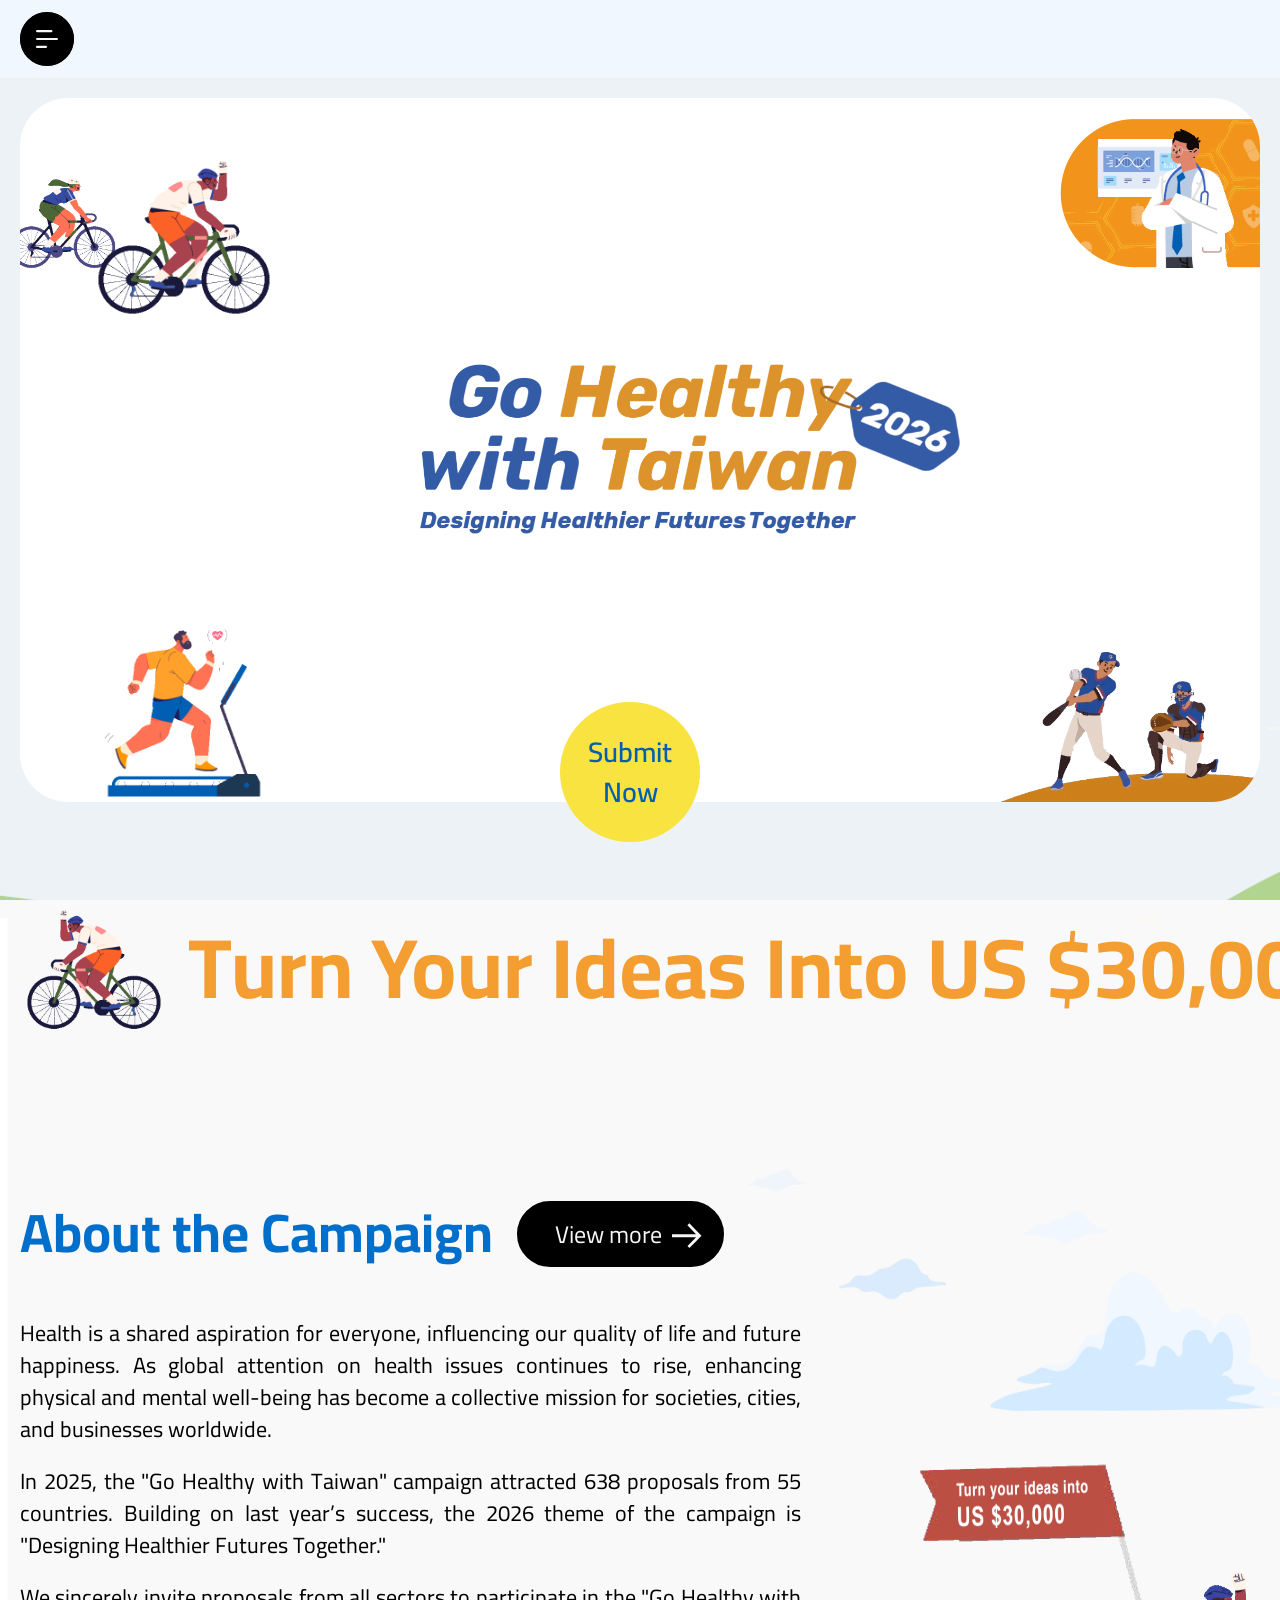
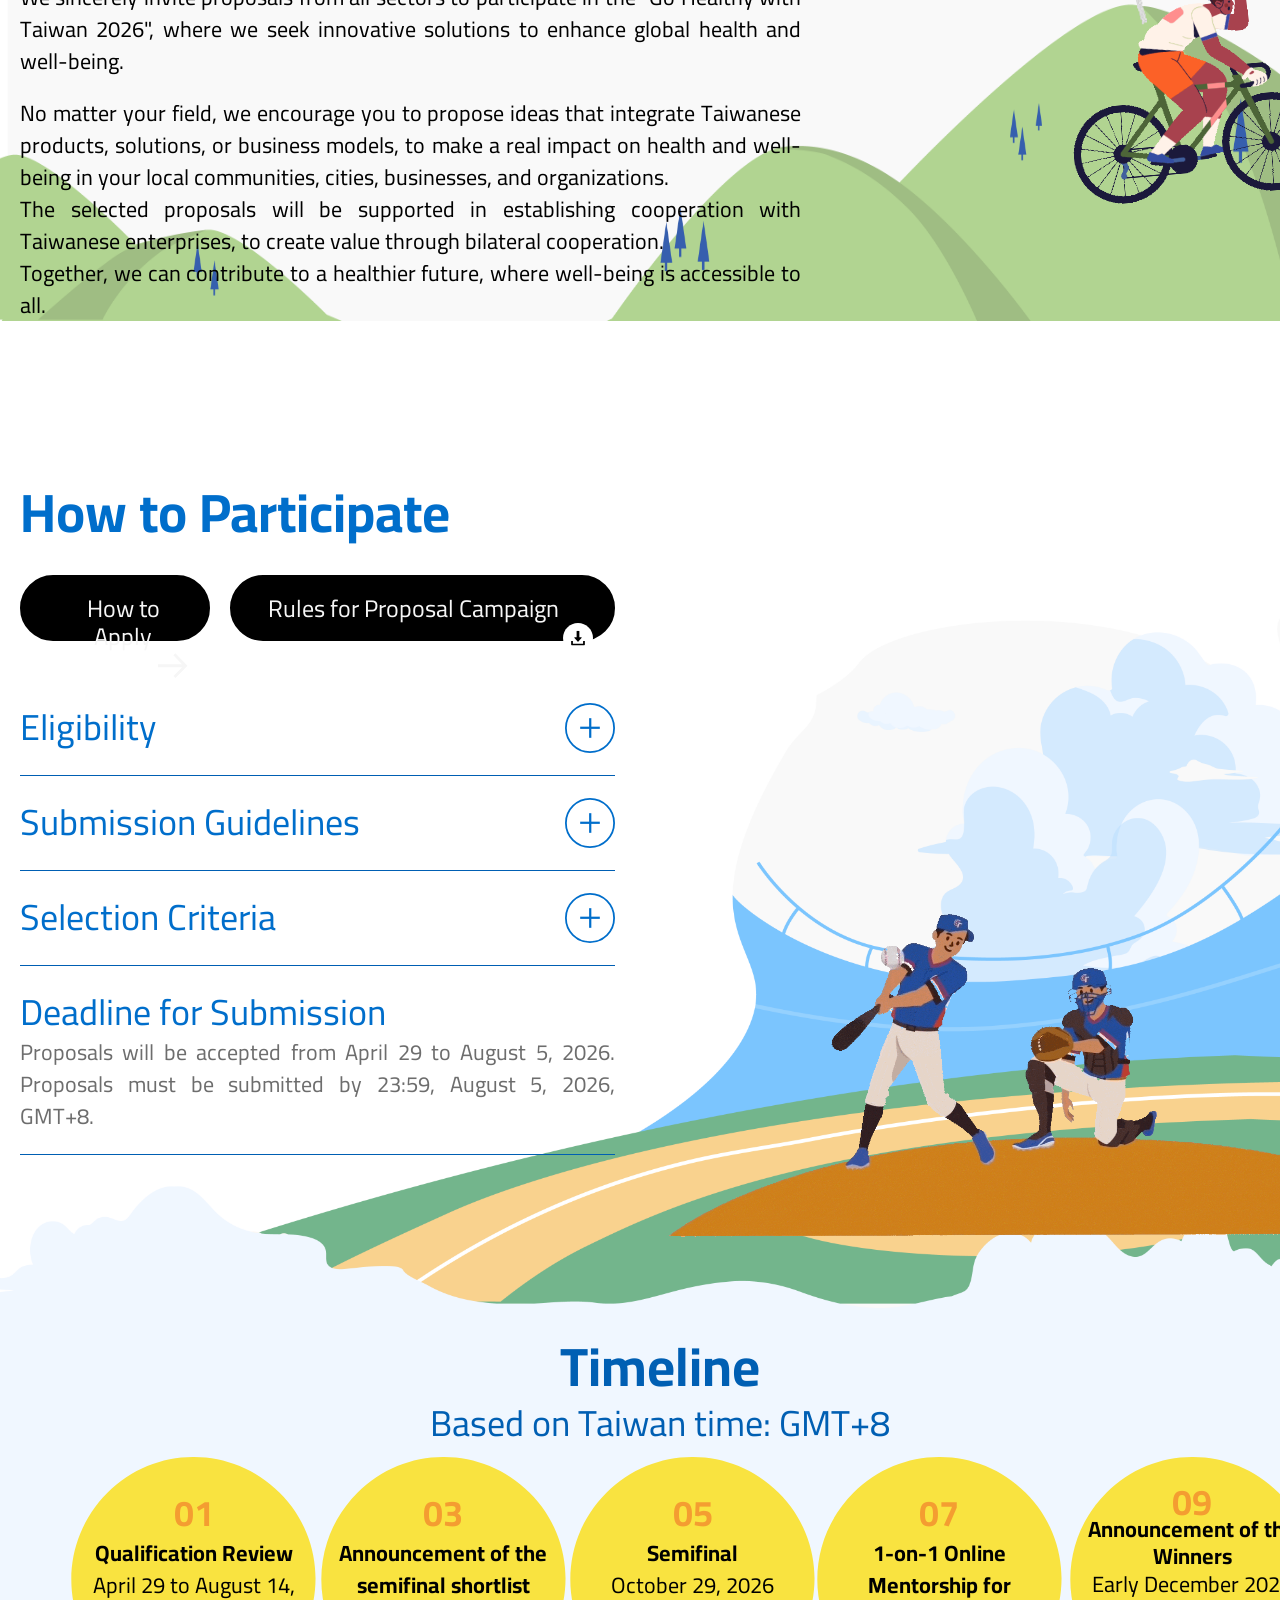
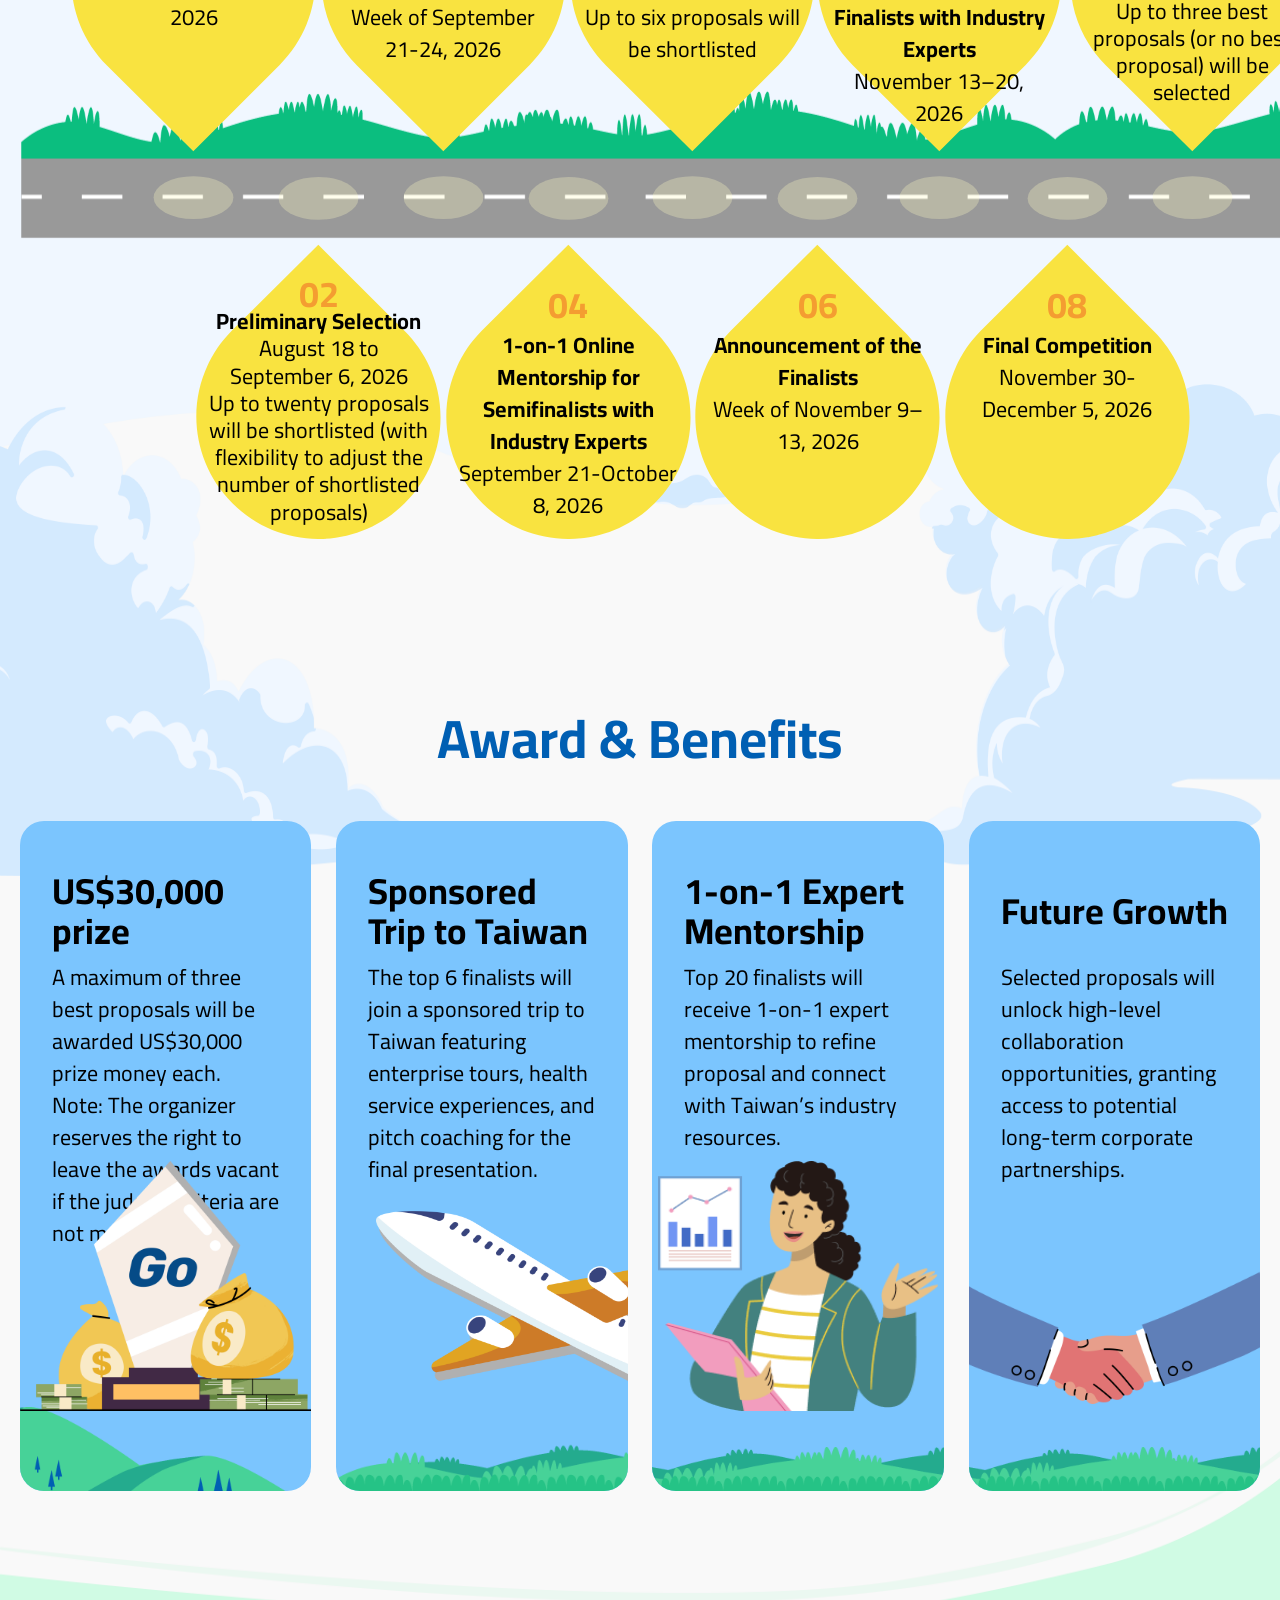
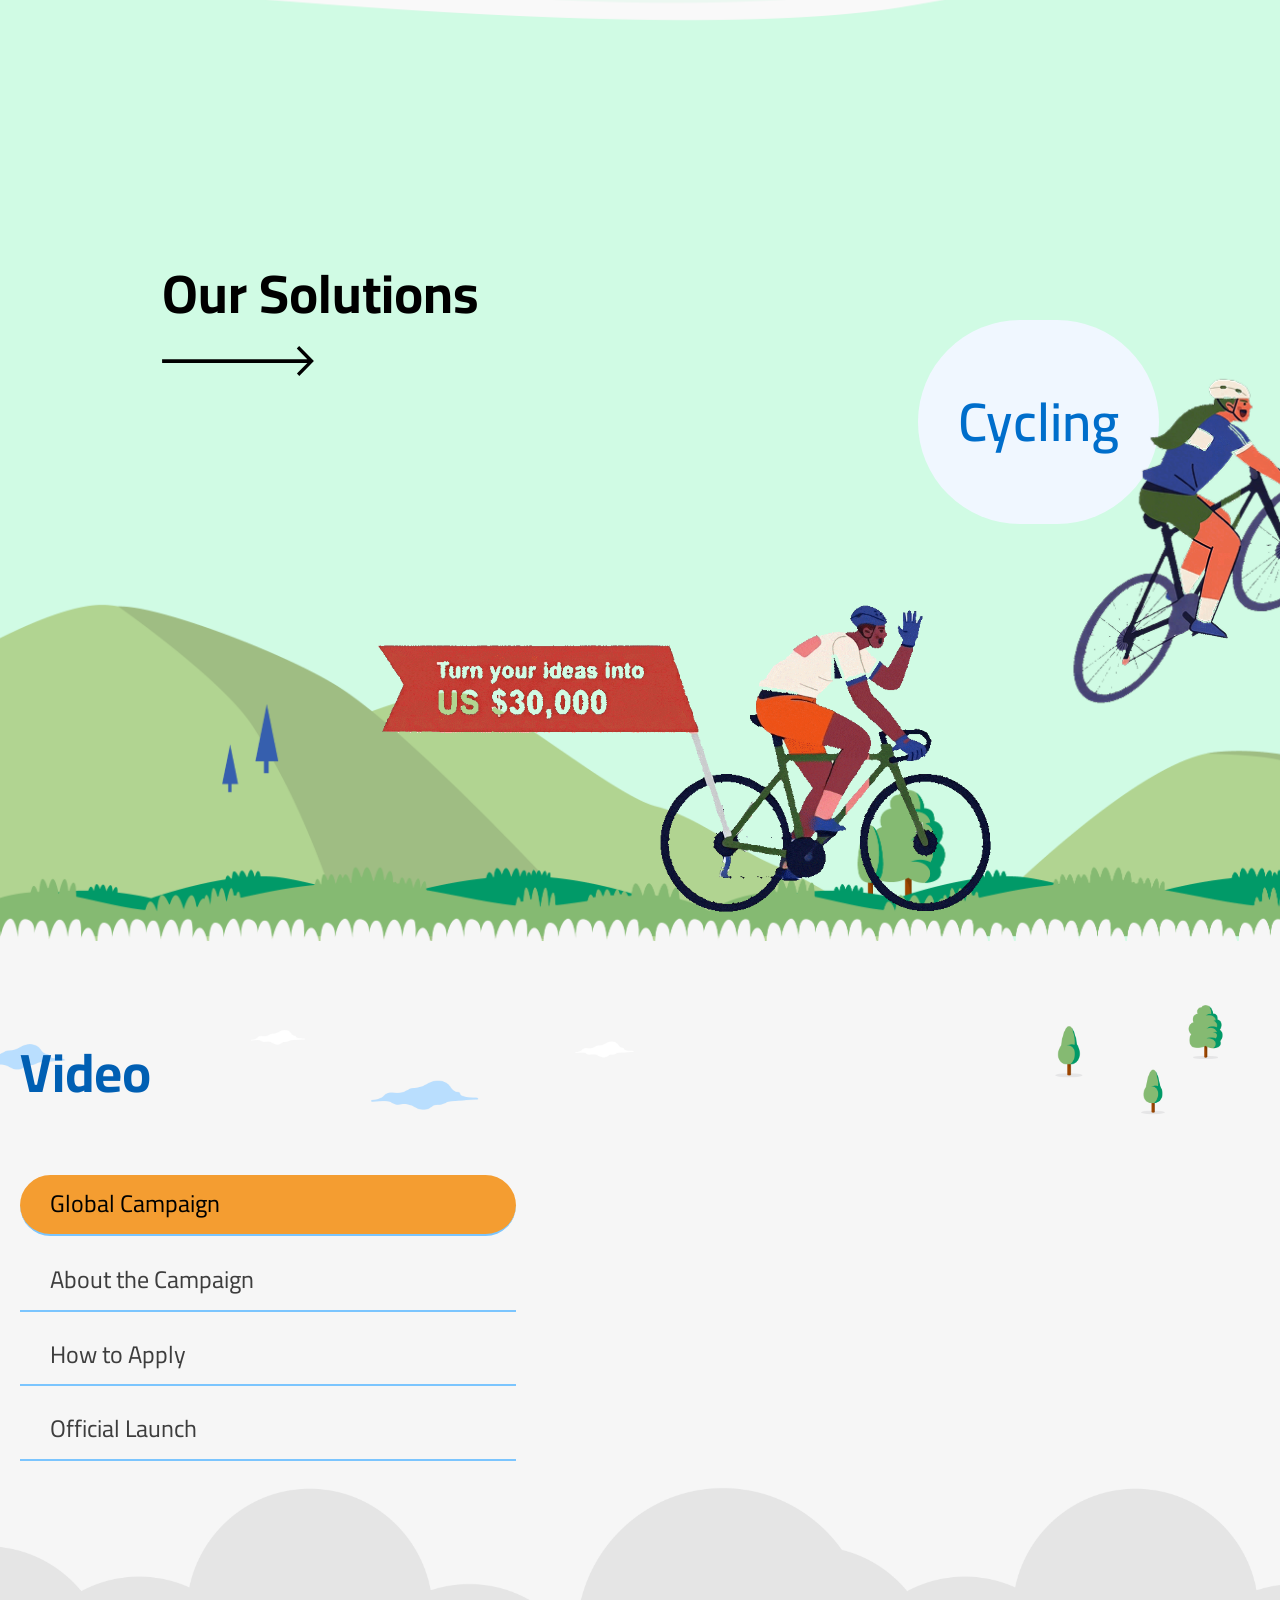
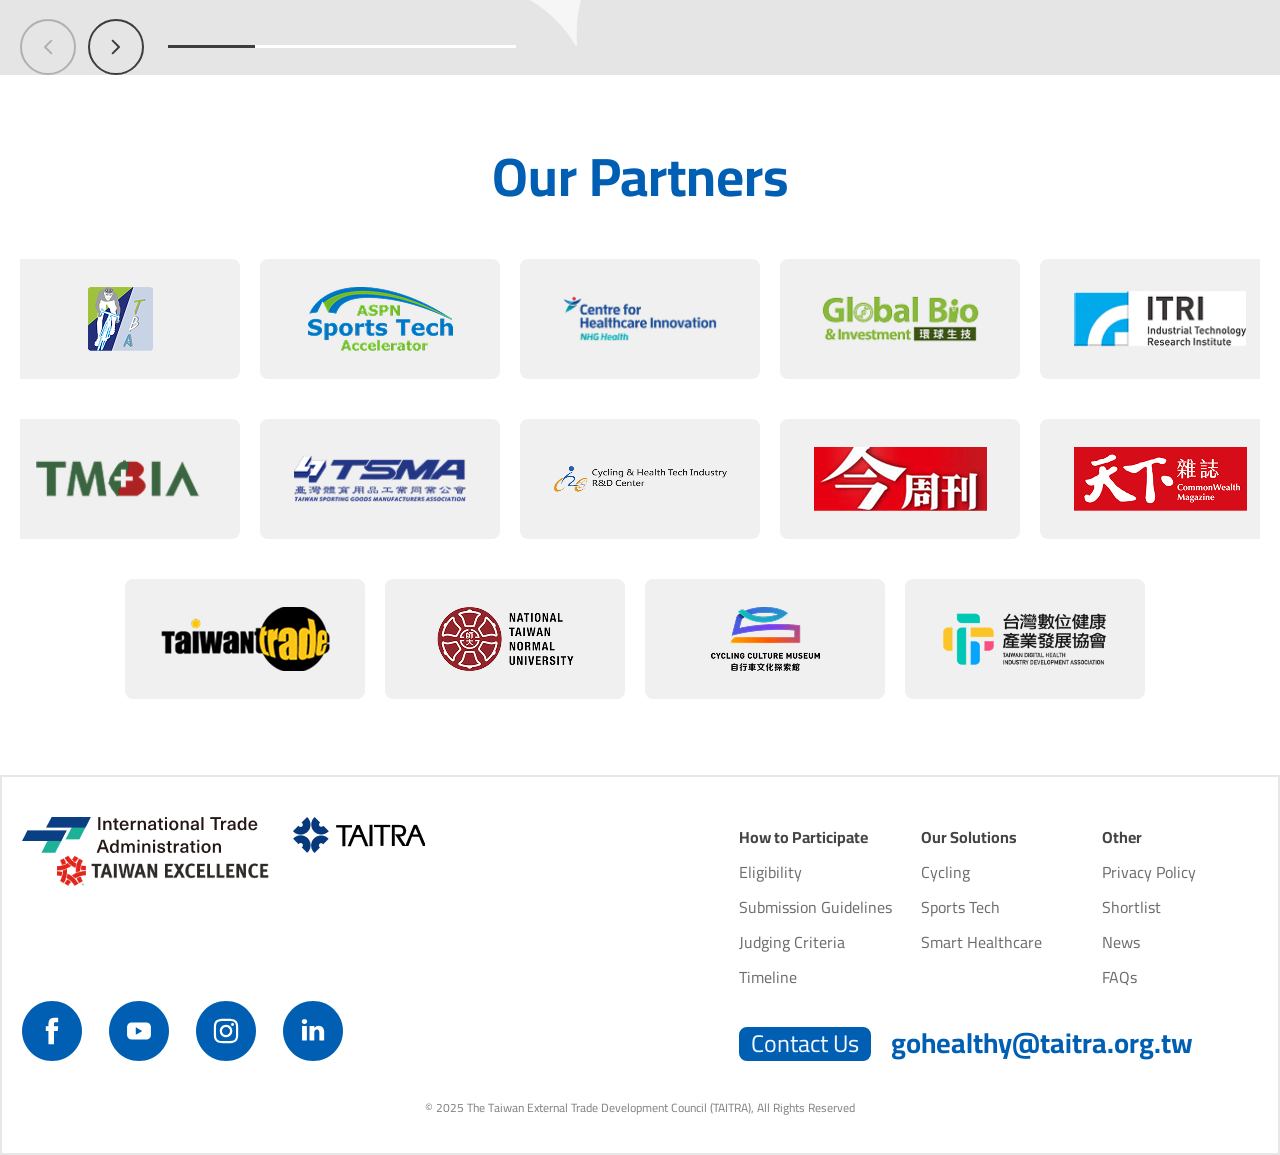
==== index.html @ ab99ac72 "test" ====
<!DOCTYPE html>
<html>
<head>
	<meta charset="utf-8" lang="en">
	<meta http-equiv="Content-Type" content="text/html; charset=big5" />
	<meta name="viewport" content="width=device-width,initial-scale=1.0">
	<link rel="icon" type="image/png" href="assets/images/general/favicon.ico">
	<title>Go Healthy 2.0</title>
	<!-- jQuery -->
	<script src="assets/plugin/jquery_4.0.min.js"></script>

	<!-- googleapis font:Cairo -->
	<link rel="preconnect" href="https://fonts.googleapis.com">
	<link rel="preconnect" href="https://fonts.gstatic.com" crossorigin>
	<link href="https://fonts.googleapis.com/css2?family=Cairo:wght@200..1000&display=swap" rel="stylesheet">

	<!-- Tailwind CSS -->
	<link href="assets/plugin/tailwind.css" rel="stylesheet"/>

	<!-- WOW.js animate -->
	<link href="assets/plugin/animate.css" rel="stylesheet">
	<script src="assets/plugin/wow.js"></script>
	<link href="assets/plugin/wow_license.txt" rel="stylesheet">

	<!-- 輪播：Swiper
	<link href="assets/plugin/swiper_4.3.5.min.css" rel="stylesheet">
	<script src="assets/plugin/swiper_4.3.5.min.js"></script> -->

	<!-- Bootstrap v4.3 -->
	<script src="assets/plugin/bootstrap.min.js"></script>
	<link href="assets/plugin/bootstrap.css" rel="stylesheet">
	<link href="assets/plugin/bootstrap-grid-customizing.css" rel="stylesheet">

	<!-- CSS Customize -->
	<link href="assets/css/type.css" rel="stylesheet">
	<!-- JS Customize -->
	<script src="assets/js/type.js"></script>

	<!-- Google Tag Manager
	<script>(function(w,d,s,l,i){w[l]=w[l]||[];w[l].push({'gtm.start':
	new Date().getTime(),event:'gtm.js'});var f=d.getElementsByTagName(s)[0],
	j=d.createElement(s),dl=l!='dataLayer'?'&l='+l:'';j.async=true;j.src=
	'https://www.googletagmanager.com/gtm.js?id='+i+dl;f.parentNode.insertBefore(j,f);
	})(window,document,'script','dataLayer','GTM-KZPH74VR');</script> -->
	<!-- End Google Tag Manager -->

</head>
<body>
<!-- Google Tag Manager (noscript)
<noscript><iframe src="https://www.googletagmanager.com/ns.html?id=GTM-KZPH74VR"
height="0" width="0" style="display:none;visibility:hidden"></iframe></noscript> -->
<!-- End Google Tag Manager (noscript) -->

<!-- open animation -->
<div class="open_am_box off">
	<img class="am_people" src="assets/images/index/one_box_a_image_4.gif" fetchpriority="high" alt="">
	<img class="am_ball" src="assets/images/index/open_am_ball.png" fetchpriority="high" alt="">
	<img class="am_title" src="assets/images/index/open_am_title.png" fetchpriority="high" alt="">
</div>
<style>
.open_am_box{position:fixed;top:0;right:0;bottom:0;left:0;margin:auto;width:100%;height:100%;background-color:#ecf2f5;z-index:2000;overflow:hidden;}
.open_am_box .am_people{position:absolute;top:0;bottom:0;left:50%;margin:auto;margin-left:-400px;width:800px;height:auto;opacity:1;}
.open_am_box .am_ball{position:absolute;top:0;right:0;bottom:0;left:0;margin:auto;width:100px;height:auto;opacity:0}
.open_am_box .am_title{position:absolute;top:0;bottom:0;left:50%;margin:auto;margin-left:-233px;width:466px;height:auto;opacity:1;}
/**/
.open_am_box .am_people{
-moz-animation:open_am_people 1.5s linear 0s 1 normal both;
-webkit-animation:open_am_people 1.5s linear 0s 1 normal both;
-o-animation:open_am_people 1.5s linear 0s 1 normal both;
animation:open_am_people 1.5s linear 0s 1 normal both;
}
@-moz-keyframes open_am_people{
80%{opacity:1;}
100%{opacity:0;}
}
@-webkit-keyframes open_am_people{
80%{opacity:1;}
100%{opacity:0;}
}
@keyframes open_am_ball{
80%{opacity:1;}
100%{opacity:0;}
}
/**/
.open_am_box .am_ball{
-moz-animation:open_am_ball 3s linear 0s 1 normal both;
-webkit-animation:open_am_ball 3s linear 0s 1 normal both;
-o-animation:open_am_ball 3s linear 0s 1 normal both;
animation:open_am_ball 3s linear 0s 1 normal both;
}
@-moz-keyframes open_am_ball{
0%{opacity:0;width:100px;}
30%{opacity:0;width:100px;}
40%{opacity:1;width:100px;}
50%{opacity:1;width:270px;}
90%{opacity:1;width:270px;}
100%{opacity:0;width:270px;}
}
@-webkit-keyframes open_am_ball{
0%{opacity:0;width:100px;}
30%{opacity:0;width:100px;}
40%{opacity:1;width:100px;}
50%{opacity:1;width:270px;}
90%{opacity:1;width:270px;}
100%{opacity:0;width:270px;}
}
@keyframes open_am_ball{
0%{opacity:0;width:100px;}
30%{opacity:0;width:100px;}
40%{opacity:1;width:100px;}
50%{opacity:1;width:270px;}
90%{opacity:1;width:270px;}
100%{opacity:0;width:270px;}
}
/**/
.open_am_box .am_title{
-moz-animation:open_am_title 3s linear 0s 1 normal both;
-webkit-animation:open_am_title 3s linear 0s 1 normal both;
-o-animation:open_am_title 3s linear 0s 1 normal both;
animation:open_am_title 3s linear 0s 1 normal both;
}
@-moz-keyframes open_am_title{
0%{margin-left:-233px;width:466px;opacity:0;}
40%{margin-left:-233px;width:466px;opacity:0;}
50%{margin-left:-233px;width:466px;opacity:1;}
90%{margin-left:-233px;width:466px;opacity:1;}
100%{margin-left:-1200px;width:2400px;opacity:0;}
}
@-webkit-keyframes open_am_title{
0%{margin-left:-233px;width:466px;opacity:0;}
40%{margin-left:-233px;width:466px;opacity:0;}
50%{margin-left:-233px;width:466px;opacity:1;}
90%{margin-left:-233px;width:466px;opacity:1;}
100%{margin-left:-1200px;width:2400px;opacity:0;}
}
@keyframes open_am_title{
0%{margin-left:-233px;width:466px;opacity:0;}
40%{margin-left:-233px;width:466px;opacity:0;}
50%{margin-left:-233px;width:466px;opacity:1;}
90%{margin-left:-233px;width:466px;opacity:1;}
100%{margin-left:-1200px;width:2400px;opacity:0;}
}
</style>
<script>
/* open animation */
setTimeout(function(){
	$(".open_am_box").animate({ opacity: 0 }, 1000);
}, 3000);
setTimeout(function(){
	$(".open_am_box").hide();
}, 4000);
</script>

<!-- nav -->
<nav class="ajax_nav wow" data-wow-duration="0s" data-wow-delay="0s"></nav><!-- /nav -->

<!-- submit_now -->
<div class="submit_now fixed off wow" data-wow-duration="0s" data-wow-delay="0s">
	<div class="bg_radius_3 bg_p2 action"></div>
	<div class="bg_radius_2 bg_p2 action"></div>
	<div class="bg_radius_1 bg_p2 action"></div>
	<a href="https://gohealthy.surveycake.biz/s/bLG0x" target="_blank"><h3 class="tc_p1 fw600">Submit<br>Now</h3></a>
</div><!-- /submit_now -->

<!-- one_box -->
<section class="one_box content_box bg_n1_300 wow" data-wow-duration="0s" data-wow-delay="0s">
	<div class="big_bg_box"><img src="assets/images/index/one_box_big_bg.png" alt=""></div>
	<div class="content_rwd">
		<div class="bg_box">
			<div class="am_box bg_fff">
				<div class="am_text wow fadeIn" data-wow-delay="4s">
					<img class="am_text_bg" src="assets/images/index/one_box_title.png" alt="">
					<img class="am_text_tag01" src="assets/images/index/one_box_title_tag01.png" fetchpriority="high" alt="">
					<img class="am_text_tag02 wow" data-wow-delay="5s" src="assets/images/index/one_box_title_tag02.png" alt="">
				</div>
				<div class="am_image_1_2 wow" data-wow-delay="3s"><img src="assets/images/index/one_box_a_image_1_2.gif" alt=""></div>
				<div class="am_image_1_1 wow" data-wow-delay="3s"><img src="assets/images/index/one_box_a_image_1_1.gif" alt=""></div>
				<div class="am_image_2 wow" data-wow-delay="3s"><img src="assets/images/index/one_box_a_image_2.gif" alt=""></div>
				<div class="am_image_3 wow" data-wow-delay="3s">
					<img class="am_bg" src="assets/images/index/one_box_a_image_3_bg.png" alt="">
					<img class="am_3_1" src="assets/images/index/one_box_a_image_3_1.gif" alt="">
					<img class="am_3_2" src="assets/images/index/one_box_a_image_3_2.gif" alt="">
				</div>
				<div class="am_image_4 wow" data-wow-delay="3s"><img src="assets/images/index/one_box_a_image_4.gif" alt=""></div>
			</div>
			<div class="submit_now">
				<div class="bg_radius_3 bg_p2"></div>
				<div class="bg_radius_2 bg_p2"></div>
				<div class="bg_radius_1 bg_p2"></div>
				<a href="https://gohealthy.surveycake.biz/s/bLG0x" target="_blank"><h3 class="tc_p1 fw600">Submit<br>Now</h3></a>
			</div>
		</div>
	</div>
</section><!-- /one_box -->

<!-- two_box -->
<section id="About" class="two_box content_box wow" data-wow-duration="0s" data-wow-delay="0s">
	<div class="big_bg_box"><img src="assets/images/index/two_box_big_bg.png" alt=""></div>
	<div class="am_two_bike wow" data-wow-delay="0.5s">
		<div class="a_image_1"><img src="assets/images/index/one_box_a_image_1_1.gif" alt=""></div>
	</div>
	<div class="marquee_wrapper">
		<div class="marquee_content">
			<a class="item_box" href="https://gohealthy.surveycake.biz/s/bLG0x" target="_blank">
				<img class="am_img" src="assets/images/index/one_box_a_image_1_1.gif" alt="">
				<h1 class="title_text text tc_p3_400 fw700">Turn Your Ideas Into US $30,000</h1>
			</a>
			<a class="item_box" href="https://gohealthy.surveycake.biz/s/bLG0x" target="_blank">
				<img class="am_img" src="assets/images/index/one_box_a_image_1_1.gif" alt="">
				<h1 class="title_text text tc_p3_400 fw700">Turn Your Ideas Into US $30,000</h1>
			</a>
		</div>
	</div>
	<div class="content_rwd">
		<div class="text_box wow fadeInUpBig" data-wow-duration="2s" data-wow-delay="0.5s">
			<div class="title_box">
				<h1 class="title_text text title_03 tc_p1_600 fw700">About the Campaign</h1>
				<button class="button btn_style_1" type="button" onclick="javascript:location.href='#Video'">
					<p>View more</p>
					<img class="icon on" src="assets/images/general/icon_arr_w_right.svg" alt="">
					<img class="icon off" src="assets/images/general/icon_arr_w_right_h.svg" alt="">
				</button>
			</div>
			<div class="description_box">
				<h3 class="text body_01 tc_n1_950">Health is a shared aspiration for everyone, influencing our quality of life and future happiness. As global attention on health issues continues to rise, enhancing physical and mental well-being has become a collective mission for societies, cities, and businesses worldwide.</h3>
				<h3 class="text body_01 tc_n1_950">In 2025, the "Go Healthy with Taiwan" campaign attracted 638 proposals from 55 countries. Building on last year’s success, the 2026 theme of the campaign is "Designing Healthier Futures Together."</h3>
				<h3 class="text body_01 tc_n1_950">We sincerely invite proposals from all sectors to participate in the "Go Healthy with Taiwan 2026",  where we seek innovative solutions to enhance global health and well-being.</h3>
				<h3 class="text body_01 tc_n1_950">No matter your field, we encourage you to propose ideas that integrate Taiwanese products, solutions, or business models, to make a real impact on health and well-being in your local communities, cities, businesses, and organizations.</h3>
				<h3 class="text body_01 tc_n1_950">The selected proposals will be supported in establishing cooperation with Taiwanese enterprises, to create value through bilateral cooperation. <br>
				Together, we can contribute to a healthier future, where well-being is accessible to all.</h3>
			</div>
		</div>
	</div>
</section><!-- /two_box -->

<!-- five_box -->
<section class="five_box content_box bg_p1_100 wow" data-wow-duration="0s" data-wow-delay="0s">
	<div class="big_bg_box"><img src="assets/images/index/five_box_big_bg.png" alt=""></div>
	<div class="content_rwd">
		<div class="vidio_box">
			<iframe class="vidio_box" src="https://www.youtube.com/embed/nfO_krE0pA4" title="Go Healthy with Taiwan Global Campaign" frameborder="0" width="100%" height="100%" align="top" marginwidth="0pix" marginheight="0pix" scrolling="no"></iframe>
		</div>
	</div>
</section><!-- /five_box -->

<!-- six_box -->
<section id="Participate" class="six_box content_box wow" data-wow-duration="0s" data-wow-delay="0s">
	<div class="big_bg_box"><img src="assets/images/index/six_box_big_bg.png" alt=""></div>
	<div class="content_rwd">
		<div class="left_box">
			<div class="text_box">
				<div class="title_box">
					<h1 class="title_text text title_03 tc_p1_600 fw700">How to Participate</h1>
					<div class="btn_box_1">
						<button class="button btn_style_1 am_action_video" type="button" onclick="javascript:location.href='#Video'">
							<p>How to Apply</p>
							<img class="icon on" src="assets/images/general/icon_arr_w_right.svg" alt="">
							<img class="icon off" src="assets/images/general/icon_arr_w_right_h.svg" alt="">
						</button>
					</div>
					<div class="btn_box_2">
						<button class="button btn_style_1" type="button" onclick="window.open('https://taitraebs-my.sharepoint.com/:b:/g/personal/iep_taitra_org_tw/IQBd46zPI9GfRrinQpx5xj3WAajfrFiHdAruN0-Uh_KIdyc?e=cN4SDB')">
							<p>Rules for Proposal Campaign</p>
							<img class="icon on" src="assets/images/general/icon_download.svg" alt="">
							<img class="icon off" src="assets/images/general/icon_download_h.svg" alt="">
						</button>
					</div>
				</div>
				<div class="description_box">
					<div class="slide_list_box">
						<ul>
							<li class="slide_title_box">
								<h2 class="text subtitle_01 tc_p1_600">Eligibility</h2>
								<img class="icon add" src="assets/images/general/icon_add.svg" alt="">
								<img class="icon reduce off" src="assets/images/general/icon_reduce.svg" alt="">
							</li>
							<li class="explain off"><h3 class="text body_01 tc_n1_500">1.The proposer must be a member of a company, government agency, legal entity, or non-legal entity group. Legal entities or non-legal entity groups may include research institutions, non-governmental organizations, public associations, and universities, etc.</h3></li>
							<li class="explain off"><h3 class="text body_01 tc_n1_500">2.The proposer shall provide supporting documents of the affiliated company, government agency, legal entity, or non-legal entity group (such as a website URL, screenshots of webpage content, articles of association, registration, certificates or approval letters of the company or legal entity, etc.).</h3></li>
							<li class="explain off"><h3 class="text body_01 tc_n1_500">3.The proposer shall provide supporting documents of his/her identity and relationship with the affiliated company, government agency, legal entity, or non-legal entity group, etc (such as an employee business card, employee ID, or student ID). If a proposer is a minor under the law of his/her country, a letter of consent shall be submitted by his/her parent or legal guardian before the proposal enters the semifinal stage. </h3></li>
							<li class="explain off"><h3 class="text body_01 tc_n1_500">4.If a proposer comprises two or more persons, one of them shall be designated as the coordinator for communication with the Implementer. </h3></li>
						</ul>
						<ul>
							<li class="slide_title_box">
								<h2 class="text subtitle_01 tc_p1_600">Submission Guidelines</h2>
								<img class="icon add" src="assets/images/general/icon_add.svg" alt="">
								<img class="icon reduce off" src="assets/images/general/icon_reduce.svg" alt="">
							</li>
							<li class="explain off"><h3 class="text body_01 tc_n1_500">1.Each proposer represents and warrants that his/her proposal does not conflict with any contractual responsibilities or laws or regulations. If the content of the proposal belongs to a project that has already been made public, that is ongoing, or that has been sponsored by any public or private institutions, the proposer shall disclose this in the proposal. If the Implementer requests further explanation, the proposer shall cooperate and provide the necessary information. </h3></li>
							<li class="explain off"><h3 class="text body_01 tc_n1_500">2.Each proposal must involve the application of products or solutions from Taiwanese enterprises, bilateral technical cooperation with Taiwan enterprises, or other collaborations (e.g., innovative business models); it must be relevant to the organization that the proposer belongs to; and its goal must be to promote health and well-being in local cities, communities, businesses, or organizations. The Implementer reserves the right to review each proposer's qualifications. Each proposer shall submit documents and information required by the Implementer for review and may not raise any objection to the results of the review. </h3></li>
							<li class="explain off"><h3 class="text body_01 tc_n1_500">3.Each proposal shall be made in English, and the contents shall include the benefits of promoting health and well-being, as well as its innovation, feasibility, and connection of Taiwanese products or solutions. </h3></li>
							<li class="explain off"><h3 class="text body_01 tc_n1_500">4.If a proposal is put forward in violation of the Rules, the Implementer will reject it, to which the proposer may not raise any objection on any grounds. </h3></li>
						</ul>
						<ul>
							<li class="slide_title_box">
								<h2 class="text subtitle_01 tc_p1_600">Selection Criteria</h2>
								<img class="icon add" src="assets/images/general/icon_add.svg" alt="">
								<img class="icon reduce off" src="assets/images/general/icon_reduce.svg" alt="">
							</li>
							<li class="explain off"><h3 class="text body_01 tc_n1_500">1.The Implementer will form a selection committee with professionals from health industry, academic and research institutions, and government agencies to review the submitted proposals. The proposers agree to respect and accept the selection method and results and not to raise any objections on any grounds.</h3></li>
							<li class="explain off"><h3 class="text body_01 tc_n1_500">2.Proposals will be evaluated for excellence in four categories, including (1) benefits of enhancing health and well-being (25%); (2) connection of products or solutions from Taiwanese enterprises (25%); (3) innovation (25%); and (4) feasibility (25%). </h3></li>
							<li class="explain off"><h3 class="text body_01 tc_n1_500">Note: Selection will be based on the "ranking system." Scores will be assigned according to the four selection categories and their weights. The scores will be added up, converted into rankings, and sorted starting from the lowest total score. The selection committee will make a decision based on the merits of each proposal. </h3></li>
						</ul>
						<ul>
							<li class="slide_title_box no_cursor">
								<h2 class="text subtitle_01 tc_p1_600">Deadline for Submission</h2>
								<h3 class="text body_01 tc_n1_500">Proposals will be accepted from April 29 to August 5, 2026. Proposals must be submitted by 23:59, August 5, 2026, GMT+8. </h3>
							</li>
						</ul>
					</div>
				</div>
			</div>
		</div>
		<!--<div class="right_box am_1">
			<img src="assets/images/index/six_box_a_image_1.gif" alt="">
		</div>-->
		<div class="right_box am_2">
			<img src="assets/images/index/one_box_a_image_4.gif" alt="">
		</div>
	</div>
</section><!-- /six_box -->

<!-- eight_box -->
<section id="Timeline" class="eight_box content_box bg_p1_100 wow" data-wow-duration="0s" data-wow-delay="0s">
	<div class="big_bg_box"><img src="assets/images/index/eight_box_big_bg.png" alt=""></div>
	<div class="content_rwd">
		<div class="title_box">
			<h1 class="title_text text title_03 tc_p1_700 fw700 tac">Timeline</h1>
			<h3 class="text subtitle_01 tc_p1_700 tac">Based on Taiwan time: GMT+8</h3>
		</div>
		<div class="am_box">
			<div class="fireworks_box">
				<div class="am no1 wow fadeIn" data-wow-duration="2s" data-wow-delay="1.5s">
					<img class="icon_bg" src="assets/images/index/eight_box_icon_bg.svg" alt="">
					<div class="text_box">
						<div class="text subtitle_01 fw700 tc_p3_400 no1">01</div>
						<div class="text body_01 fw700 tc_n1_950 no2">Qualification Review</div>
						<div class="text body_01 fw400 tc_n1_950 no3">April 29 to August 14, 2026</div>
					</div>
				</div>
				<div class="am no2 wow fadeIn" data-wow-duration="2s" data-wow-delay="2s">
					<img class="icon_bg" src="assets/images/index/eight_box_icon_bg.svg" alt="">
					<div class="text_box">
						<div class="text subtitle_01 fw700 tc_p3_400 no1">02</div>
						<div class="text body_01 fw700 tc_n1_950 no2">Preliminary Selection</div>
						<div class="text body_01 fw400 tc_n1_950 no3">August 18 to September 6, 2026</div>
						<div class="text body_01 fw400 tc_n1_950 no3">Up to twenty proposals will be shortlisted (with flexibility to adjust the number of shortlisted proposals)</div>
					</div>
				</div>
				<div class="am no3 wow fadeIn" data-wow-duration="2s" data-wow-delay="2.5s">
					<img class="icon_bg" src="assets/images/index/eight_box_icon_bg.svg" alt="">
					<div class="text_box">
						<div class="text subtitle_01 fw700 tc_p3_400 no1">03</div>
						<div class="text body_01 fw700 tc_n1_950 no2">Announcement of the semifinal shortlist</div>
						<div class="text body_01 fw400 tc_n1_950 no3">Week of September 21-24, 2026</div>
					</div>
				</div>
				<div class="am no4 wow fadeIn" data-wow-duration="2s" data-wow-delay="3s">
					<img class="icon_bg" src="assets/images/index/eight_box_icon_bg.svg" alt="">
					<div class="text_box">
						<div class="text subtitle_01 fw700 tc_p3_400 no1">04</div>
						<div class="text body_01 fw700 tc_n1_950 no2">1-on-1 Online Mentorship for Semifinalists with Industry Experts</div>
						<div class="text body_01 fw400 tc_n1_950 no3">September 21-October 8, 2026</div>
					</div>
				</div>
				<div class="am no5 wow fadeIn" data-wow-duration="2s" data-wow-delay="3.5s">
					<img class="icon_bg" src="assets/images/index/eight_box_icon_bg.svg" alt="">
					<div class="text_box">
						<div class="text subtitle_01 fw700 tc_p3_400 no1">05</div>
						<div class="text body_01 fw700 tc_n1_950 no2">Semifinal</div>
						<div class="text body_01 fw400 tc_n1_950 no3">October 29, 2026</div>
						<div class="text body_01 fw400 tc_n1_950 no3">Up to six proposals will be shortlisted</div>
					</div>
				</div>
				<div class="am no6 wow fadeIn" data-wow-duration="2s" data-wow-delay="4s">
					<img class="icon_bg" src="assets/images/index/eight_box_icon_bg.svg" alt="">
					<div class="text_box">
						<div class="text subtitle_01 fw700 tc_p3_400 no1">06</div>
						<div class="text body_01 fw700 tc_n1_950 no2">Announcement of the Finalists</div>
						<div class="text body_01 fw400 tc_n1_950 no3">Week of November 9–13, 2026</div>
					</div>
				</div>
				<div class="am no7 wow fadeIn" data-wow-duration="2s" data-wow-delay="4.5s">
					<img class="icon_bg" src="assets/images/index/eight_box_icon_bg.svg" alt="">
					<div class="text_box">
						<div class="text subtitle_01 fw700 tc_p3_400 no1">07</div>
						<div class="text body_01 fw700 tc_n1_950 no2">1-on-1 Online Mentorship for Finalists with Industry Experts</div>
						<div class="text body_01 fw400 tc_n1_950 no3">November 13–20, 2026</div>
					</div>
				</div>
				<div class="am no8 wow fadeIn" data-wow-duration="2s" data-wow-delay="5s">
					<img class="icon_bg" src="assets/images/index/eight_box_icon_bg.svg" alt="">
					<div class="text_box">
						<div class="text subtitle_01 fw700 tc_p3_400 no1">08</div>
						<div class="text body_01 fw700 tc_n1_950 no2">Final Competition</div>
						<div class="text body_01 fw400 tc_n1_950 no3">November 30-December 5, 2026</div>
					</div>
				</div>
				<div class="am no9 wow fadeIn" data-wow-duration="2s" data-wow-delay="5.5s">
					<img class="icon_bg" src="assets/images/index/eight_box_icon_bg.svg" alt="">
					<div class="text_box">
						<div class="text subtitle_01 fw700 tc_p3_400 no1">09</div>
						<div class="text body_01 fw700 tc_n1_950 no2">Announcement of the Winners</div>
						<div class="text body_01 fw400 tc_n1_950 no3">Early December 2026</div>
						<div class="text body_01 fw400 tc_n1_950 no3">Up to three best proposals (or no best proposal) will be selected </div>
					</div>
				</div>
			</div>
			<div class="am_road_box">
				<img class="road" src="assets/images/index/eight_box_am_road.png" alt="">
				<img class="bike wow" data-wow-delay="0s" data-wow-offset="700" src="assets/images/index/eight_box_bottom_bike.gif" alt="">
			</div>
		</div>
	</div>
</section><!-- /eight_box -->

<!-- nine_box -->
<section id="Award" class="nine_box content_box wow" data-wow-duration="0s" data-wow-delay="0s">
	<div class="big_bg_box"><img src="assets/images/index/nine_box_big_bg.png" alt=""></div>
	<div class="content_rwd">
		<div class="text_box">
			<div class="title_box">
				<h1 class="title_text text title_03 tc_p1_700 fw700">Award & Benefits</h1>
			</div>
		</div>
		<div class="item_box">
			<div class="item no1 bg_p1_300 wow fadeInUpBig" data-wow-duration="2s" data-wow-delay="0s">
				<div class="no1_box">
					<h3 class="text subtitle_01 tc_n1_950 fw700 tal">US$30,000 prize</h3>
				</div>
				<h4 class="no2 text body_01 tc_n1_950 fw400 tal">A maximum of three best proposals will be awarded US$30,000 prize money each. </h4>
				<h4 class="no2 text body_01 tc_n1_950 fw400 tal">Note: The organizer reserves the right to leave the awards vacant if the judging criteria are not met.</h4>
				<img class="am_bg" src="assets/images/index/nine_box_am_1_bg.png" alt="">
				<img class="am" src="assets/images/index/nine_box_am_1.png" alt="">
			</div>
			<div class="item no2 bg_p1_300 wow fadeInUpBig" data-wow-duration="2s" data-wow-delay="1s">
				<div class="no1_box">
					<h3 class="text subtitle_01 tc_n1_950 fw700 tal">Sponsored Trip to Taiwan</h3>
				</div>
				<h4 class="no2 text body_01 tc_n1_950 fw400 tal">The top 6 finalists will join a sponsored trip to Taiwan featuring enterprise tours, health service experiences, and pitch coaching for the final presentation.</h4>
				<img class="am_bg" src="assets/images/index/nine_box_am_2_bg.png" alt="">
				<img class="am" src="assets/images/index/nine_box_am_2.png" alt="">
			</div>
			<div class="item no3 bg_p1_300 wow fadeInUpBig" data-wow-duration="2s" data-wow-delay="2s">
				<div class="no1_box">
					<h3 class="text subtitle_01 tc_n1_950 fw700 tal">1-on-1 Expert Mentorship</h3>
				</div>
				<h4 class="no2 text body_01 tc_n1_950 fw400 tal">Top 20 finalists will receive 1-on-1 expert mentorship to refine proposal and connect with Taiwan’s industry resources.</h4>
				<img class="am_bg" src="assets/images/index/nine_box_am_3_bg.png" alt="">
				<img class="am" src="assets/images/index/nine_box_am_3.png" alt="">
			</div>
			<div class="item no4 bg_p1_300 wow fadeInUpBig" data-wow-duration="2s" data-wow-delay="3s">
				<div class="no1_box">
					<h3 class="text subtitle_01 tc_n1_950 fw700 tal">Future Growth</h3>
				</div>
				<h4 class="no2 text body_01 tc_n1_950 fw400 tal">Selected proposals will unlock high-level collaboration opportunities, granting access to  potential long-term corporate partnerships.</h4>
				<img class="am_bg" src="assets/images/index/nine_box_am_4_bg.png" alt="">
				<img class="am" src="assets/images/index/nine_box_am_4.png" alt="">
			</div>
		</div>
	</div>
</section><!-- /nine_box -->

<!-- ten_box Tailwind CSS 滾動轉向：垂直轉水平轉垂直 -->
<section id="Solutions" class="ten_box sticky-container h-screen">
	<main class="item_box overflow-x-hidden flex sticky top-0 h-4 h-screen">
		<section class="item no1">
			<div class="item_content_box">
				<img class="ten_box_bg_1" src="assets/images/index/ten_box_big_bg_1.png" alt="">
				<img class="am_1" src="assets/images/index/eight_box_bottom_bike.gif" alt="">
				<div class="am_box no1">
					<h1 class="title_text text title_03 tc_n1_950 fw700">Our Solutions</h1>
					<div class="sub_title">
						<img class="icon_right" src="assets/images/index/ten_box_icon_right.svg" alt="">
					</div>
				</div>
				<a class="am_box no2" href="https://gohealthy.taiwanexcellence.org/cycling.html" target="_blank">
					<img class="am off" src="assets/images/index/ten_box_am_1_2.gif" alt="">
					<img class="am action" src="assets/images/index/ten_box_am_1_2.png" alt="">
					<h2 class="title text title_03 fw600 tc_p1_600">Cycling</h2>
				</a>
				<a class="am_box no3" href="https://gohealthy.taiwanexcellence.org/SportsTech.html" target="_blank">
					<img class="am off" src="assets/images/index/ten_box_am_1_3.gif" alt="">
					<img class="am action" src="assets/images/index/ten_box_am_1_3.png" alt="">
					<h2 class="title text title_03 fw600 tc_p1_600">Sports Tech</h2>
				</a>
				<a class="am_box no4" href="https://gohealthy.taiwanexcellence.org/Healthcare.html" target="_blank">
					<img class="am off" src="assets/images/index/ten_box_am_1_4.gif" alt="">
					<img class="am action" src="assets/images/index/ten_box_am_1_4.png" alt="">
					<h2 class="title text title_03 fw600 tc_p1_600">Smart <br>Healthcare</h2>
					<h3 class="st text body_01 tc_p1_600">Health Check-ups & <br>Aesthetic Services</h3>
				</a>
			</div>
		</section>
		<section class="item no2"></section>
	</main>
</section><!-- /ten_box -->

<!-- eleven_box -->
<section id="Video" class="eleven_box content_box bg_p1_200 wow" data-wow-duration="0s" data-wow-delay="0s">
	<div class="big_bg_box"><img src="assets/images/index/eleven_box_big_bg.png" alt=""></div>
	<div class="content_rwd">
		<div class="top_box"><h1 class="title_text text title_03 tc_p1_700 fw700 tal">Video</h1></div>
		<div class="left_box">
			<div class="tag_box">
				<div class="tag_top_box off">
					<div class="tag no1 click"><h4 class="text body_01 tc_n1_900">category</h4></div>
					<div class="tag no2 off"><h4 class="text body_01 tc_n1_900">category</h4></div>
				</div>
				<div class="item_box">
					<div class="item no1 on">
						<div class="vedio_name no1 click"><h2 class="text subtitle_03 tc_n1_900 tal">Global Campaign</h2></div>
						<div class="vedio_name no2"><h2 class="text subtitle_03 tc_n1_900 tal">About the Campaign</h2></div>
						<div class="vedio_name no3"><h2 class="text subtitle_03 tc_n1_900 tal">How to Apply</h2></div>
						<div class="vedio_name no4"><h2 class="text subtitle_03 tc_n1_900 tal">Official Launch</h2></div>
					</div>
					<div class="item no2 off">
						<div class="vedio_name no1 click"><h2 class="text subtitle_03 tc_n1_900 tal">vedio name no2 vedio1</h2></div>
						<div class="vedio_name no2"><h2 class="text subtitle_03 tc_n1_900 tal">vedio name no2 vedio2</h2></div>
						<div class="vedio_name no3"><h2 class="text subtitle_03 tc_n1_900 tal">vedio name no2 vedio3</h2></div>
						<div class="vedio_name no4"><h2 class="text subtitle_03 tc_n1_900 tal">vedio name no2 vedio4</h2></div>
					</div>
				</div>
			</div>
		</div>
		<div class="right_box no1">
			<div class="vidio_box no1">
				<iframe src="https://www.youtube.com/embed/nfO_krE0pA4?controls=1" title="Go Healthy with Taiwan Global Campaign" frameborder="0" align="top" marginwidth="0pix" marginheight="0pix" scrolling="no"></iframe>
			</div>
			<div class="vidio_box no2 off">
				<iframe src="https://www.youtube.com/embed/QAEjYsy8cGA?controls=1" title="About the Campaign" frameborder="0" align="top" marginwidth="0pix" marginheight="0pix" scrolling="no"></iframe>
			</div>			
			<div class="vidio_box no3 off">
				<iframe src="https://www.youtube.com/embed/jBgbr4tHjtk?controls=1" title="How to Apply" frameborder="0" align="top" marginwidth="0pix" marginheight="0pix" scrolling="no"></iframe>
			</div>
			<div class="vidio_box no4 off">
				<iframe src="https://www.youtube.com/embed/mnLEOf0iqyk?controls=1" title="Official Launch" frameborder="0" align="top" marginwidth="0pix" marginheight="0pix" scrolling="no"></iframe>
			</div>
		</div>
		<div class="right_box no2 off">
			<div class="vidio_box no1">no2 vedio1 確認連結後刪除該句
				<iframe class="vidio_box" src="https://www.youtube.com/embed/nfO_krE0pA4" title="Go Healthy with Taiwan Global Campaign" frameborder="0" width="100%" height="100%" align="top" marginwidth="0pix" marginheight="0pix" scrolling="no"></iframe>
			</div>
			<div class="vidio_box no2 off">no2 vedio2 確認連結後刪除該句
				<iframe class="vidio_box" src="https://www.youtube.com/embed/nfO_krE0pA4" title="Go Healthy with Taiwan Global Campaign" frameborder="0" width="100%" height="100%" align="top" marginwidth="0pix" marginheight="0pix" scrolling="no"></iframe>
			</div>
			<div class="vidio_box no3 off">no2 vedio3 確認連結後刪除該句
				<iframe class="vidio_box" src="https://www.youtube.com/embed/nfO_krE0pA4" title="Go Healthy with Taiwan Global Campaign" frameborder="0" width="100%" height="100%" align="top" marginwidth="0pix" marginheight="0pix" scrolling="no"></iframe>
			</div>
			<div class="vidio_box no4 off">no2 vedio4 確認連結後刪除該句
				<iframe class="vidio_box" src="https://www.youtube.com/embed/nfO_krE0pA4" title="Go Healthy with Taiwan Global Campaign" frameborder="0" width="100%" height="100%" align="top" marginwidth="0pix" marginheight="0pix" scrolling="no"></iframe>
			</div>
		</div>
		<div class="bottom_box no1">
			<div class="icon_box no1">
				<img class="icon_left no_pointer" src="assets/images/index/eleven_box_icon_left_d.svg" alt="">
				<img class="icon_right vedio_2" src="assets/images/index/eleven_box_icon_right.svg" alt="">
				<div class="icon_line_box">
					<div class="line_bg"></div>
					<div class="line_up w_25"></div>
				</div>
			</div>
			<div class="icon_box no2 off">
				<img class="icon_left vedio_1" src="assets/images/index/eleven_box_icon_left.svg" alt="">
				<img class="icon_right vedio_3" src="assets/images/index/eleven_box_icon_right.svg" alt="">
				<div class="icon_line_box">
					<div class="line_bg"></div>
					<div class="line_up w_50"></div>
				</div>
			</div>
			<div class="icon_box no3 off">
				<img class="icon_left vedio_2" src="assets/images/index/eleven_box_icon_left.svg" alt="">
				<img class="icon_right vedio_4" src="assets/images/index/eleven_box_icon_right.svg" alt="">
				<div class="icon_line_box">
					<div class="line_bg"></div>
					<div class="line_up w_75"></div>
				</div>
			</div>
			<div class="icon_box no4 off">
				<img class="icon_left vedio_3" src="assets/images/index/eleven_box_icon_left.svg" alt="">
				<img class="icon_right no_pointer" src="assets/images/index/eleven_box_icon_right_d.svg" alt="">
				<div class="icon_line_box">
					<div class="line_bg"></div>
					<div class="line_up w_100"></div>
				</div>
			</div>
		</div>
		<div class="bottom_box no2 off">
			<div class="icon_box no1">
				<img class="icon_left" src="assets/images/index/eleven_box_icon_left.svg" alt="">
				<img class="icon_right vedio_2" src="assets/images/index/eleven_box_icon_right.svg" alt="">
				<div class="icon_line_box">
					<div class="line_bg"></div>
					<div class="line_up w_25"></div>
				</div>
			</div>
			<div class="icon_box no2 off">
				<img class="icon_left vedio_1" src="assets/images/index/eleven_box_icon_left.svg" alt="">
				<img class="icon_right vedio_3" src="assets/images/index/eleven_box_icon_right.svg" alt="">
				<div class="icon_line_box">
					<div class="line_bg"></div>
					<div class="line_up w_50"></div>
				</div>
			</div>
			<div class="icon_box no3 off">
				<img class="icon_left vedio_2" src="assets/images/index/eleven_box_icon_left.svg" alt="">
				<img class="icon_right vedio_4" src="assets/images/index/eleven_box_icon_right.svg" alt="">
				<div class="icon_line_box">
					<div class="line_bg"></div>
					<div class="line_up w_75"></div>
				</div>
			</div>
			<div class="icon_box no4 off">
				<img class="icon_left vedio_3" src="assets/images/index/eleven_box_icon_left.svg" alt="">
				<img class="icon_right" src="assets/images/index/eleven_box_icon_right.svg" alt="">
				<div class="icon_line_box">
					<div class="line_bg"></div>
					<div class="line_up w_100"></div>
				</div>
			</div>
		</div>
	</div>
</section><!-- /eleven_box -->

<!-- twelve_box
<section class="twelve_box content_box bg_n1_100 wow" data-wow-duration="0s" data-wow-delay="0s">
	<div class="content_rwd">
		<div class="map_box">
			<div class="bg_map">
				<img class="map" src="assets/images/index/twelve_box_bg_map.png" alt="">
			</div>
			<div class="bg_map">
				<div class="item_box no1">
					<div class="am_item off">
						<img class="item_icon" src="assets/images/index/twelve_box_item_icon_1.svg" alt="">
						<h3 class="text subtitle_03 tc_p3_400 tal">Mar 25 – Mar 28</h3>
						<h4 class="narrate text body_03 tc_n1_50 tal">Taiwan Excellence Pavilion at TAIPEI CYCLE (Bicycle)</h4>
					</div>
					<div class="item_origin">
						<div class="origin_icon no2 off"></div>
						<div class="origin_icon no1"></div>
					</div>
				</div>
				<div class="item_box no2">
					<div class="am_item off">
						<img class="item_icon" src="assets/images/index/twelve_box_item_icon_2.svg" alt="">
						<h3 class="text subtitle_03 tc_p1_400 tal">Mar 9 – Mar 12</h3>
						<h4 class="narrate text body_03 tc_n1_50 tal">Taiwan Excellence Pavilion at HIMSS</h4>
					</div>
					<div class="item_origin">
						<div class="origin_icon no2 off"></div>
						<div class="origin_icon no1"></div>
					</div>
				</div>
				<div class="item_box no3">
					<div class="am_item off">
						<img class="item_icon" src="assets/images/index/twelve_box_item_icon_2.svg" alt="">
						<h3 class="text subtitle_03 tc_p1_400 tal">Apr 16 – Apr 19</h3>
						<h4 class="narrate text body_03 tc_n1_50 tal">Taiwan Excellence Pavilion at FIBO</h4>
					</div>
					<div class="item_origin">
						<div class="origin_icon no2 off"></div>
						<div class="origin_icon no1"></div>
					</div>
				</div>
				<div class="item_box no4">
					<div class="am_item off">
						<img class="item_icon" src="assets/images/index/twelve_box_item_icon_2.svg" alt="">
						<h3 class="text subtitle_03 tc_p1_400 tal">Jun 22 – Jun 24</h3>
						<h4 class="narrate text body_03 tc_n1_50 tal">Taiwan Excellence Pavilion at Taiwan Expo in Europe</h4>
					</div>
					<div class="item_origin">
						<div class="origin_icon no2 off"></div>
						<div class="origin_icon no1"></div>
					</div>
				</div>
				<div class="item_box no5">
					<div class="am_item off">
						<img class="item_icon" src="assets/images/index/twelve_box_item_icon_2.svg" alt="">
						<h3 class="text subtitle_03 tc_p1_400 tal">Jul 15 – Jul 17</h3>
						<h4 class="narrate text body_03 tc_n1_50 tal">Taiwan Excellence Pavilion at Taiwan Expo in Japan</h4>
					</div>
					<div class="item_origin">
						<div class="origin_icon no2 off"></div>
						<div class="origin_icon no1"></div>
					</div>
				</div>
				<div class="item_box no6">
					<div class="am_item off">
						<img class="item_icon" src="assets/images/index/twelve_box_item_icon_2.svg" alt="">
						<h3 class="text subtitle_03 tc_p1_300 tal">Jul 18- Jul 19</h3>
						<h4 class="narrate text body_03 tc_n1_50 tal">Taiwan Excellence Promotion in collaboration with the Chinese Professional Baseball League (CPBL)</h4>
					</div>
					<div class="item_origin">
						<div class="origin_icon no2 off"></div>
						<div class="origin_icon no1"></div>
					</div>
				</div>
				<div class="item_box no10">
					<div class="am_item off">
						<img class="item_icon" src="assets/images/index/twelve_box_item_icon_1.svg" alt="">
						<h3 class="text subtitle_03 tc_p3_400 tal">Sep 24 – Sep 26</h3>
						<h4 class="narrate text body_03 tc_n1_50 tal">Taiwan Excellence Pavilion at Taiwan Expo in the United States</h4>
					</div>
					<div class="item_origin">
						<div class="origin_icon no2 off"></div>
						<div class="origin_icon no1"></div>
					</div>
				</div>
				<div class="item_box no11">
					<div class="am_item off">
						<img class="item_icon" src="assets/images/index/twelve_box_item_icon_3.svg" alt="">
						<h3 class="text subtitle_03 tc_p4_400 tal">Oct 7 – Oct 9</h3>
						<h4 class="narrate text body_03 tc_n1_50 tal">Taiwan Excellence Pavilion at Medical Exhibition in Japan (Medical)</h4>
					</div>
					<div class="item_origin">
						<div class="origin_icon no2 off"></div>
						<div class="origin_icon no1"></div>
					</div>
				</div>
				<div class="item_box no12">
					<div class="am_item off">
						<img class="item_icon" src="assets/images/index/twelve_box_item_icon_3.svg" alt="">
						<h3 class="text subtitle_03 tc_p4_400 tal">Nov 12 – Nov 15</h3>
						<h4 class="narrate text body_03 tc_n1_50 tal">Taiwan Excellence Pavilion at the World Congress of Internal Medicine</h4>
					</div>
					<div class="item_origin">
						<div class="origin_icon no2 off"></div>
						<div class="origin_icon no1"></div>
					</div>
				</div>
				<div class="item_box no13">
					<div class="am_item off">
						<img class="item_icon" src="assets/images/index/twelve_box_item_icon_1.svg" alt="">
						<h3 class="text subtitle_03 tc_p3_400 tal">Nov 16 – Nov 19</h3>
						<h4 class="narrate text body_03 tc_n1_50 tal">Taiwan Excellence Pavilion at MEDICA </h4>
					</div>
					<div class="item_origin">
						<div class="origin_icon no2 off"></div>
						<div class="origin_icon no1"></div>
					</div>
				</div>
				<div class="item_box no7">
					<div class="am_item off">
						<img class="item_icon" src="assets/images/index/twelve_box_item_icon_3.svg" alt="">
						<h3 class="text subtitle_03 tc_p4_400 tal">Sep 9 – Sep 11</h3>
						<h4 class="narrate text body_03 tc_n1_50 tal">Taiwan Excellence Pavilion at Medical Fair Asia</h4>
					</div>
					<div class="item_origin">
						<div class="origin_icon no2 off"></div>
						<div class="origin_icon no1"></div>
					</div>
				</div>
				<div class="item_box no8">
					<div class="am_item off">
						<img class="item_icon" src="assets/images/index/twelve_box_item_icon_1.svg" alt="">
						<h3 class="text subtitle_03 tc_p3_400 tal">Sep 8 – Sep 10</h3>
						<h4 class="narrate text body_03 tc_n1_50 tal">Taiwan Excellence Pavilion at FIBO Arabia</h4>
					</div>
					<div class="item_origin">
						<div class="origin_icon no2 off"></div>
						<div class="origin_icon no1"></div>
					</div>
				</div>
				<div class="item_box no9">
					<div class="am_item off">
						<img class="item_icon" src="assets/images/index/twelve_box_item_icon_1.svg" alt="">
						<h3 class="text subtitle_03 tc_p3_400 tal">Sep 17 – Sep 19</h3>
						<h4 class="narrate text body_03 tc_n1_50 tal">Taiwan Excellence Pavilion at Taiwan Expo in the Philippines</h4>
					</div>
					<div class="item_origin">
						<div class="origin_icon no2 off"></div>
						<div class="origin_icon no1"></div>
					</div>
				</div>
			</div>
			<div class="bg_map">
				<div class="icon_box">
					<div class="img_text_box">
						<img src="assets/images/index/twelve_box_item_icon_1.svg" alt="">
						<h5 class="text body_01 fw700 tc_n1_900 tal">Bicycle</h5>
					</div>
					<div class="img_text_box">
						<img src="assets/images/index/twelve_box_item_icon_2.svg" alt="">
						<h5 class="text body_01 fw700 tc_n1_900 tal">Sport</h5>
					</div>
					<div class="img_text_box">
						<img src="assets/images/index/twelve_box_item_icon_3.svg" alt="">
						<h5 class="text body_01 fw700 tc_n1_900 tal">Medical</h5>
					</div>
					<div class="img_text_box">
						<img src="assets/images/index/twelve_box_item_icon_4.svg" alt="">
						<h5 class="text body_01 fw700 tc_n1_900 tal">Taiwan Image</h5>
					</div>
				</div>
			</div>
			<div class="text_box">
				<div class="title_box">
					<h1 class="title_text text title_03 tc_p1 fw700">2026 Taiwan Excellence Exhibition Schedule</h1>
				</div>
			</div>
		</div>
	</div>
</section> --><!-- /twelve_box -->

<!-- thirteen_box -->
<section class="thirteen_box content_box bg_n2 wow" data-wow-duration="0s" data-wow-delay="0s">
	<div class="content_rwd">
		<div class="title_box"><h1 class="title_text text title_03 tc_p1_700 fw700 tac">Our Partners</h1></div>
		<div class="logo_box">
			<div class="logo_item">
				<a class="item" href="https://en.tba-cycling.org" target="_blank"><img src="assets/images/index/thirteen_box_logo_1.png" alt=""></a>
				<a class="item" href="https://aspn-sportstech.iaps.ord.nycu.edu.tw/lets-boost-en" target="_blank"><img src="assets/images/index/thirteen_box_logo_2.png" alt=""></a>
				<a class="item" href="https://www.chi.sg/chi-innovate-2025" target="_blank"><img src="assets/images/index/thirteen_box_logo_3.png" alt=""></a>
				<a class="item" href="https://news.gbimonthly.com/tw/article/index.php?kind=48" target="_blank"><img src="assets/images/index/thirteen_box_logo_4.png" alt=""></a>
				<a class="item" href="https://www.itri.org.tw/english/index.aspx" target="_blank"><img src="assets/images/index/thirteen_box_logo_5.png" alt=""></a>
				<a class="item" href="https://www.tmbia.org.tw/index.php" target="_blank"><img src="assets/images/index/thirteen_box_logo_6.png" alt=""></a>
				<a class="item" href="http://www.sports.org.tw/e" target="_blank"><img src="assets/images/index/thirteen_box_logo_7.png" alt=""></a>
				<a class="item" href="https://en.tbnet.org.tw" target="_blank"><img src="assets/images/index/thirteen_box_logo_8.png" alt=""></a>
				<a class="item" href="#"><img src="assets/images/index/thirteen_box_logo_9.png" alt=""></a>
				<a class="item" href="https://english.cw.com.tw/?pk_vid=72694ee30bcf95aa1746600291454d16" target="_blank"><img src="assets/images/index/thirteen_box_logo_10.png" alt=""></a>
				<a class="item" href="https://www.taiwantrade.com/home.html" target="_blank"><img src="assets/images/index/thirteen_box_logo_11.png" alt=""></a>
				<a class="item" href="https://en.ntnu.edu.tw" target="_blank"><img src="assets/images/index/thirteen_box_logo_12.png" alt=""></a>
				<a class="item" href="https://cyclingmuseum.com.tw/en" target="_blank"><img src="assets/images/index/thirteen_box_logo_13.png" alt=""></a>
				<a class="item" href="https://taidha.org" target="_blank"><img src="assets/images/index/thirteen_box_logo_14.png" alt=""></a>
			</div>
		</div>
	</div>
</section><!-- /thirteen_box -->

<!-- ajax footer -->
<footer class="ajax_footer wow" data-wow-duration="0s" data-wow-delay="0s"></footer>
<!-- /ajax footer -->

</body>

</html>
---- assets/css/type.css ----
/* reset css v2.0  20110126 */
html,body,div,span,applet,object,iframe,h1,h2,h3,h4,h5,h6,p,blockquote,pre,a,abbr,acronym,address,big,cite,code,del,dfn,em,img,ins,kbd,q,s,samp,small,strike,strong,sub,sup,tt,var,b,u,i,center,dl,dt,dd,ol,ul,li,fieldset,form,label,legend,table,caption,tbody,tfoot,thead,tr,th,td,article,aside,canvas,details,embed,figure,figcaption,footer,header,hgroup,menu,nav,output,ruby,section,summary,time,mark,audio,video{margin:0;padding:0;font:inherit;font-size:100%;vertical-align:baseline;border:0;}
article,aside,details,figcaption,figure,footer,header,hgroup,menu,nav,section{display:block;}
body{line-height:1;}
ol,ul{list-style:none;}
blockquote,q{quotes:none;}
blockquote:before,blockquote:after,q:before,q:after{content:none;}
table{border-spacing:0;border-collapse:collapse;}

/********************************************************************/

/* 全局設定 */
html,body,div,span,img,a,input,select,option,label,textarea,button,placeholder{-webkit-box-sizing:border-box;-moz-box-sizing:border-box;box-sizing:border-box;}
html{height:100%;min-height:100%;max-height:100%;scroll-behavior:smooth;}
body{overflow-x:hidden;overflow-y:auto;position:relative;top:0;left:0;width:100%;max-width:100%;height:100%;min-height:100%;margin:0;padding:0;-webkit-text-size-adjust:100%;}
img{width:100%;height:auto;}
a{text-decoration:none;color:#333;}
a:hover{text-decoration:none;}
.content_box.h100per{height:100%;}
.space_top_box{float:left;width:100%;height:100px;}
.space_height_box{float:left;width:100%;height:30px;}
.off{display:none;}
.on{display:block;}
.text_l{text-align:left;}
.text_c{text-align:center;}
.text_r{text-align:right;}

/********************************************************************/
/* wow */
.wow:first-child {visibility: hidden;}

/********************************************************************/
/* 全局設定 字體：跨系統英中復合字體 - 可於本機端瀏覽 */
body{font-family:'Cairo','helvetica','arial','Microsoft JhengHei','Heiti TC','sans-serif';font-weight:normal;font-size:16px;color:#333;}

/*
RWD自定義字體樣式
body{font-size:calc(最小字級 + (最大字級-最小字級) * (100vw - 視窗最小寬度) / (視窗最大寬度-視窗最小寬度));}
*/
body{font-size:17px;font-size:calc(17px + (20 - 17) * (100vw - 1921px) / (4000 - 1921));line-height:17px;}
@media (max-width:1920px){
body{font-size:16px;font-size:calc(16px + (17 - 16) * (100vw - 1301px) / (1920 - 1301));line-height:16px;}
}
@media (max-width:1300px){
body{font-size:14px;font-size:calc(14px + (16 - 14) * (100vw - 1001px) / (1300 - 1001));line-height:14px;}
}
@media (max-width:1000px){
body{font-size:13px;font-size:calc(13px + (14 - 13) * (100vw - 701px) / (1000 - 701));line-height:13px;}
}
@media (max-width:700px){
body{font-size:12px;font-size:calc(12px + (13 - 12) * (100vw - 320px) / (700 - 320));line-height:12px;}
}
h1,
h2,
h3,
h4,
h5,
p{width:100%;}
p,pre{font-size:1rem;line-height:1.6rem;white-space:inherit;word-wrap:break-word;}
h1{font-size:4.5rem;line-height:3rem;}
h2{font-size:2.25rem;line-height:1.9rem;}
h3{font-size:1.375rem;line-height:1.4rem;}
h4{font-size:1rem;line-height:1.3rem;}
h5{font-size:0.75rem;line-height:1.3rem;}
p{font-size:1rem;line-height:1.25rem;}


.text{font-size:1rem;line-height:1.25rem;font-weight:400;}
.text.title_01{font-size:4.5rem;}
.text.title_02{font-size:4rem;}
.text.title_03{font-size:3.375rem;line-height:4rem;}
.text.subtitle_01{font-size:2.25rem;line-height:3rem;}
.text.subtitle_02{font-size:1.75rem;line-height:2rem;}
.text.subtitle_03{font-size:1.5rem;line-height:1.8rem;}
.text.body_01{font-size:1.375rem;line-height:2rem;}
.text.body_02{font-size:1.25rem;line-height:1.85rem;}
.text.body_03{font-size:1rem;line-height:1.5rem;}
.text.body_04{font-size:0.75rem;line-height:0.85rem;}
.text.{font-size:1rem;}

.fwl{font-weight:lighter;}
.fwn{font-weight:normal;}
.fwb{font-weight:bold;}
.fw100{font-weight:100;}
.fw200{font-weight:200;}/*lighter*/
.fw300{font-weight:300;}
.fw400{font-weight:400;}/*normal*/
.fw500{font-weight:500;}
.fw600{font-weight:600;}/*bold*/
.fw700{font-weight:700;}
.fw800{font-weight:800;}
.fw900{font-weight:900;}

.tac{text-align:center;}
.tal{text-align:left;}
.tar{text-align:right;}
.taj{text-align:justify;}

/* 文字框架 */
.text_box,
.text_box .title_box,
.text_box .description_box{float:left;width:100%;text-align:left;text-align:justify;text-justify:inter-ideograph;}
.text_box .title_text{float:left;width:auto;}

/********************************************************************/

/* 全局 配色 */
.tc_fff{color:#fff;}
.bg_fff{background-color:#fff;}

.tc_p1{color:#005fb3;}
.tc_p2{color:#f9e340;}
.tc_p3{color:#fea339;}
.tc_p4{color:#25c386;}
.bg_p1{background-color:#005fb3;}
.bg_p2{background-color:#f9e340;}
.bg_p3{background-color:#fea339;}
.bg_p4{background-color:#25c386;}

.tc_n1{color:#5d5d5d;}
.tc_n2{color:#fff;}
.tc_n3{color:#010103;}
.bg_n1{background-color:#5d5d5d;}
.bg_n2{background-color:#fff;}
.bg_n3{background-color:#010103;}

.tc_p1_50{color:#F0F7FF;}
.tc_p1_100{color:#DFEEFF;}
.tc_p1_200{color:#B9DEFE;}
.tc_p1_300{color:#7BC5FE;}
.tc_p1_400{color:#34A7FC;}
.tc_p1_500{color:#0A8DED;}
.tc_p1_600{color:#006ECB;}
.tc_p1_700{color:#005FB3;}
.tc_p1_800{color:#054B87;}
.tc_p1_900{color:#0A3E70;}
.tc_p1_950{color:#07274A;}
.bg_p1_50{background-color:#F0F7FF;}
.bg_p1_100{background-color:#DFEEFF;}
.bg_p1_200{background-color:#B9DEFE;}
.bg_p1_300{background-color:#7BC5FE;}
.bg_p1_400{background-color:#34A7FC;}
.bg_p1_500{background-color:#0A8DED;}
.bg_p1_600{background-color:#006ECB;}
.bg_p1_700{background-color:#005FB3;}
.bg_p1_800{background-color:#054B87;}
.bg_p1_900{background-color:#0A3E70;}
.bg_p1_950{background-color:#07274A;}

.tc_p2_50{color:#FEFDE8;}
.tc_p2_100{color:#FDFAC4;}
.tc_p2_200{color:#FCF38C;}
.tc_p2_300{color:#F9E340;}
.tc_p2_400{color:#F5D21A;}
.tc_p2_500{color:#E5BA0D;}
.tc_p2_600{color:#C69108;}
.tc_p2_700{color:#9E670A;}
.tc_p2_800{color:#835210;}
.tc_p2_900{color:#6F4314;}
.tc_p2_950{color:#412207;}
.bg_p2_50{background-color:#FEFDE8;}
.bg_p2_100{background-color:#FDFAC4;}
.bg_p2_200{background-color:#FCF38C;}
.bg_p2_300{background-color:#F9E340;}
.bg_p2_400{background-color:#F5D21A;}
.bg_p2_500{background-color:#E5BA0D;}
.bg_p2_600{background-color:#C69108;}
.bg_p2_700{background-color:#9E670A;}
.bg_p2_800{background-color:#835210;}
.bg_p2_900{background-color:#6F4314;}
.bg_p2_950{background-color:#412207;}

.tc_p3_50{color:#FEF8EC;}
.tc_p3_100{color:#FCE9C9;}
.tc_p3_200{color:#F9D28E;}
.tc_p3_300{color:#F6B553;}
.tc_p3_400{color:#F49D31;}
.tc_p3_500{color:#ED7813;}
.tc_p3_600{color:#D2550D;}
.tc_p3_700{color:#AE390F;}
.tc_p3_800{color:#8E2C12;}
.tc_p3_900{color:#742613;}
.tc_p3_950{color:#431105;}
.bg_p3_50{background-color:#FEF8EC;}
.bg_p3_100{background-color:#FCE9C9;}
.bg_p3_200{background-color:#F9D28E;}
.bg_p3_300{background-color:#F6B553;}
.bg_p3_400{background-color:#F49D31;}
.bg_p3_500{background-color:#ED7813;}
.bg_p3_600{background-color:#D2550D;}
.bg_p3_700{background-color:#AE390F;}
.bg_p3_800{background-color:#8E2C12;}
.bg_p3_900{background-color:#742613;}
.bg_p3_950{background-color:#431105;}

.tc_p4_50{color:#ECFDF5;}
.tc_p4_100{color:#D0FBE4;}
.tc_p4_200{color:#A5F5CE;}
.tc_p4_300{color:#6AEBB5;}
.tc_p4_400{color:#25C386;}
.tc_p4_500{color:#0BBE7F;}
.tc_p4_600{color:#019A68;}
.tc_p4_700{color:#017B55;}
.tc_p4_800{color:#036245;}
.tc_p4_900{color:#04503A;}
.tc_p4_950{color:#012D22;}
.bg_p4_50{background-color:#ECFDF5;}
.bg_p4_100{background-color:#D0FBE4;}
.bg_p4_200{background-color:#A5F5CE;}
.bg_p4_300{background-color:#6AEBB5;}
.bg_p4_400{background-color:#25C386;}
.bg_p4_500{background-color:#0BBE7F;}
.bg_p4_600{background-color:#019A68;}
.bg_p4_700{background-color:#017B55;}
.bg_p4_800{background-color:#036245;}
.bg_p4_900{background-color:#04503A;}
.bg_p4_950{background-color:#012D22;}

.tc_n1_50{color:#F6F6F6;}
.tc_n1_100{color:#E7E7E7;}
.tc_n1_200{color:#D1D1D1;}
.tc_n1_300{color:#B0B0B0;}
.tc_n1_400{color:#888888;}
.tc_n1_500{color:#6D6D6D;}
.tc_n1_600{color:#5D5D5D;}
.tc_n1_700{color:#4F4F4F;}
.tc_n1_800{color:#454545;}
.tc_n1_900{color:#3D3D3D;}
.tc_n1_950{color:#000;}
.bg_n1_50{background-color:#F6F6F6;}
.bg_n1_100{background-color:#E7E7E7;}
.bg_n1_200{background-color:#D1D1D1;}
.bg_n1_300{background-color:#B0B0B0;}
.bg_n1_400{background-color:#888888;}
.bg_n1_500{background-color:#6D6D6D;}
.bg_n1_600{background-color:#5D5D5D;}
.bg_n1_700{background-color:#4F4F4F;}
.bg_n1_800{background-color:#454545;}
.bg_n1_900{background-color:#3D3D3D;}
.bg_n1_950{background-color:#000;}

/********************************************************************/

/* 全局 button 預設值 */
button,.button{position:relative;top:0;left:0;float:left;width:100%;height:30px;padding-top:2.5px;font-size:18px;font-weight:400;cursor:pointer;text-align:center;color:#fff;border:1px solid #333;-webkit-appearance:none;}
div.button{padding-top:6px;}
a.button{padding-top:6px;}
.td_input .button{padding:2px 0;font-size:16px;}
a.button:hover{color:#fff;}
.button:active,div.button:active{position:relative;z-index:99;top:1px;left:0;}

/* 全局 button 樣式 */
button,.button{font-size:24px;height:34px;padding:0 10px;-webkit-border-radius:8px;-moz-border-radius:8px;border-radius:8px;}
.btn_style_1{background-color:#000;color:#F6F6F6;border:2px solid #000;-webkit-border-radius:33px;-moz-border-radius:33px;border-radius:33px;}
.btn_style_1:hover{background-color:#E7E7E7;color:#000;border:2px solid #000;}
.btn_style_1:active{background-color:#454545;color:#F6F6F6;border:2px solid #000;}
.btn_style_2{background-color:#005FB3;color:#F2F7FD;border:2px solid #005FB3;}
.btn_style_2:hover{background-color:#005FB3;color:#F2F7FD;border:2px solid #005FB3;}
.btn_style_2:active{background-color:#005FB3;color:#F2F7FD;border:2px solid #005FB3;}
.text_box .button{float:left;width:auto;height:66px;margin-left:24px;padding:18px 20px 20px 36px;}
.text_box .button p{float:left;width:auto;font-size:24px;line-height:28px;}
.text_box .button img{float:right;height:30px;width:30px;margin-left:10px;}

/********************************************************************/

/* 選單 */
.hor_level_menu{position:relative;z-index:1000;top:0;left:0;float:center;width:100%;height:100px;background-color:#ecf2f5;}
.hor_level_menu .menu_layer.desktop{display:block;}
.hor_level_menu .menu_layer.mobile{display:none;}
.hor_level_menu .menu_button_show,.hor_level_menu .menu_button_hide{display:none;}
.hor_level_menu .menu_button_show img,.hor_level_menu .menu_button_hide img{height:100%;}
.hor_level_menu .menu_layer{width:1200px;margin:0 auto;}
.hor_level_menu .menu_layer ul{float:left;width:100%;margin:0;padding:0;height:100px;}
.hor_level_menu .menu_layer li{float:left;/*width:11.11%;*/width:14.2%;margin:35px 0;padding:0;cursor:pointer;}
.hor_level_menu .menu_layer li li{width:100%;margin:0;}
.hor_level_menu .menu_layer li div{position:relative;left:0;float:left;width:100%;height:34px;padding:5px 0;}
.hor_level_menu .menu_layer li span{position:relative;top:0;float:left;font-size:1.125rem;line-height:1.3rem;color:#3D3D3D;padding:0 5px;width:100%;text-align:center;display:flex;align-items:center;justify-content:center;}
.hor_level_menu .menu_layer li span:hover{font-weight:bold;}
.hor_level_menu .menu_layer a{float:left;width:100%;}
.hor_level_menu .menu_layer .icon_text{float:left;width:auto;padding:0;}
.hor_level_menu .menu_layer .icon_select{float:left;width:16px;height:16px;margin-left:4px;}

/* RWD */
@media (max-width:1300px){
.hor_level_menu{position:fixed;height:78px;background-color:#F0F7FF;padding:12px 20px;}
.hor_level_menu .menu_layer{width:100%;}
.hor_level_menu .menu_layer.desktop{display:none;}
.hor_level_menu .menu_button_show,
.hor_level_menu .menu_button_hide{width:54px;height:54px;cursor:pointer;}
.hor_level_menu .menu_button_show{display:block;}
.hor_level_menu.mob_list_show{position:fixed;width:100%;height:100%;background-color:rgba(35, 24, 21, 0.6);padding:12px 10px;}
.hor_level_menu.mob_list_show .menu_layer.mobile{display:block;}
.mob_list_show .mob_list_box{width:100%;height:100%;padding:16px 20px;background-color:#000;-webkit-border-radius:24px;-moz-border-radius:24px;border-radius:24px;}
.mob_list_show .menu_layer{height:100%;overflow-x:hidden;overflow-y:auto;}
.mob_list_show .menu_layer{height:90%;
height:-moz-calc(100% - (60px));
height:-webkit-calc(100% - (60px));
height:-ms-calc(100% - (60px));
height:calc(100% - (60px));
}
.mob_list_show .menu_layer ul{height:auto;padding:14px 0;}
.mob_list_show .menu_layer li{width:100%;margin:6px 0;cursor:default;}
.mob_list_show .menu_layer li div{height:32px;padding:4px 0;}
.mob_list_show .menu_layer li span{font-size:1rem;line-height:1.3rem;color:#F6F6F6;padding:0 5px;width:100%;text-align:left;display:flex;align-items:left;justify-content:left;}
.mob_list_show .menu_layer a{width:auto;}
.mob_list_show .menu_layer .mob_list{padding:4px 12px;background-color:#F6F6F6;-webkit-border-radius:8px;-moz-border-radius:8px;border-radius:8px;}
.mob_list_show .menu_layer .mob_list .off{display:block;height:auto;}
.mob_list_show .menu_layer .mob_list ul{height:auto;padding:0;}
.mob_list_show .menu_layer .mob_list .icon_text,
.mob_list_show .menu_layer .mob_list li span{color:#454545;}
}

/********************************************************************/

/*submit_now*/
.submit_now.fixed{position:fixed;top:100px;right:-20px;z-index:100;width:200px;height:200px;}
.submit_now.fixed .bg_radius_1,.submit_now .bg_radius_2,.submit_now .bg_radius_3{position:absolute;top:0;right:0;bottom:0;left:0;margin:auto;}
.submit_now.fixed .bg_radius_1,.submit_now .bg_radius_2,.submit_now .bg_radius_3{-webkit-border-radius:50%;-moz-border-radius:50%;border-radius:50%;}
.submit_now.fixed .bg_radius_1{width:33%;height:33%;opacity:1;}
.submit_now.fixed .bg_radius_2{width:66%;height:66%;opacity:0.4;}
.submit_now.fixed .bg_radius_3{width:100%;height:100%;opacity:0.2;}
.submit_now.fixed .bg_radius_1.action{float:left;width:33%;height:33%;opacity:1;}
.submit_now.fixed .bg_radius_2.action{float:left;width:33%;height:33%;opacity:1;}
.submit_now.fixed .bg_radius_3.action{float:left;width:33%;height:33%;opacity:1;}
.submit_now.fixed a{position:absolute;top:0;right:0;bottom:0;left:0;margin:auto;width:100%;height:100%;}
.submit_now.fixed a{-webkit-border-radius:50%;-moz-border-radius:50%;border-radius:50%;}
.submit_now.fixed h3{position:absolute;top:0;right:0;bottom:0;left:0;margin:auto;height:80px;font-size:1.75rem;line-height:2.5rem;text-align:center;}

/**/
.submit_now.fixed .bg_radius_2.action{
	-moz-animation:fixed_bg_radius_2 2s linear 0s infinite normal forwards;
	-webkit-animation:fixed_bg_radius_2 2s linear 0s infinite normal forwards;
	-o-animation:fixed_bg_radius_2 2s linear 0s infinite normal forwards;
	animation:fixed_bg_radius_2 2s linear 0s infinite normal forwards;
}
@-moz-keyframes fixed_bg_radius_2{
0%{width:33%;height:33%;opacity:1;}
100%{width:100%;height:100%;opacity:0.1;}
}
@-webkit-keyframes fixed_bg_radius_2{
0%{width:33%;height:33%;opacity:1;}
100%{width:100%;height:100%;opacity:0.1;}
}
@keyframes fixed_bg_radius_2{
0%{width:33%;height:33%;opacity:1;}
100%{width:100%;height:100%;opacity:0.1;}
}
.submit_now.fixed .bg_radius_3.action{
	-moz-animation:fixed_bg_radius_3 2s linear 1s infinite normal forwards;
	-webkit-animation:fixed_bg_radius_3 2s linear 1s infinite normal forwards;
	-o-animation:fixed_bg_radius_3 2s linear 1s infinite normal forwards;
	animation:fixed_bg_radius_3 2s linear 1s infinite normal forwards;
}
@-moz-keyframes fixed_bg_radius_3{
0%{width:33%;height:33%;opacity:1;}
100%{width:100%;height:100%;opacity:0.1;}
}
@-webkit-keyframes fixed_bg_radius_3{
0%{width:33%;height:33%;opacity:1;}
100%{width:100%;height:100%;opacity:0.1;}
}
@keyframes fixed_bg_radius_3{
0%{width:33%;height:33%;opacity:1;}
100%{width:100%;height:100%;opacity:0.1;}
}

/*one_box submit_now*/
.one_box .submit_now{position:absolute;bottom:-60px;left:50%;z-index:100;width:200px;height:200px;margin-left:-100px;}
.one_box .submit_now .bg_radius_1,.submit_now .bg_radius_2,.submit_now .bg_radius_3{position:absolute;top:0;right:0;bottom:0;left:0;margin:auto;}
.one_box .submit_now .bg_radius_1,.submit_now .bg_radius_2,.submit_now .bg_radius_3{-webkit-border-radius:50%;-moz-border-radius:50%;border-radius:50%;}
.one_box .submit_now .bg_radius_1{float:left;width:100%;height:100%;opacity:1;}
.one_box .submit_now .bg_radius_2{float:left;width:66%;height:66%;opacity:0.4;}
.one_box .submit_now .bg_radius_3{float:left;width:100%;height:100%;opacity:0.2;}
.one_box .submit_now .bg_radius_1.action{width:33%;height:33%;opacity:1;}

.one_box .submit_now a{position:absolute;top:0;right:0;bottom:0;left:0;margin:auto;width:100%;height:100%;}
.one_box .submit_now a{-webkit-border-radius:50%;-moz-border-radius:50%;border-radius:50%;}
.one_box .submit_now h3{position:absolute;top:0;right:0;bottom:0;left:0;margin:auto;height:80px;font-size:1.75rem;line-height:2.5rem;text-align:center;}
.one_box .submit_now.fixed{position:fixed;top:100px;right:-20px;z-index:100;width:200px;height:200px;}

/**/
.one_box .submit_now .bg_radius_2.action{
	-moz-animation:one_box_bg_radius_2 2s linear 0s infinite normal forwards;
	-webkit-animation:one_box_bg_radius_2 2s linear 0s infinite normal forwards;
	-o-animation:one_box_bg_radius_2 2s linear 0s infinite normal forwards;
	animation:one_box_bg_radius_2 2s linear 0s infinite normal forwards;
}
@-moz-keyframes one_box_bg_radius_2{
0%{width:33%;height:33%;opacity:1;}
100%{width:100%;height:100%;opacity:0.1;}
}
@-webkit-keyframes one_box_bg_radius_2{
0%{width:33%;height:33%;opacity:1;}
100%{width:100%;height:100%;opacity:0.1;}
}
@keyframes one_box_bg_radius_2{
0%{width:33%;height:33%;opacity:1;}
100%{width:100%;height:100%;opacity:0.1;}
}
.one_box .submit_now .bg_radius_3.action{
	-moz-animation:one_box_bg_radius_3 2s linear 1s infinite normal forwards;
	-webkit-animation:one_box_bg_radius_3 2s linear 1s infinite normal forwards;
	-o-animation:one_box_bg_radius_3 2s linear 1s infinite normal forwards;
	animation:one_box_bg_radius_3 2s linear 1s infinite normal forwards;
}
@-moz-keyframes one_box_bg_radius_3{
0%{width:33%;height:33%;opacity:1;}
100%{width:100%;height:100%;opacity:0.1;}
}
@-webkit-keyframes one_box_bg_radius_3{
0%{width:33%;height:33%;opacity:1;}
100%{width:100%;height:100%;opacity:0.1;}
}
@keyframes one_box_bg_radius_3{
0%{width:33%;height:33%;opacity:1;}
100%{width:100%;height:100%;opacity:0.1;}
}

/* body box */
.content_box{position:relative;margin:0;width:100%;height:100%;text-align:center;overflow:hidden;}
.content_rwd{position:absolute;top:0;right:0;bottom:0;left:0;margin:auto;width:1600px;height:100%;overflow:hidden;}
/* RWD */
@media (max-width:1600px){
.content_box{height:auto;}
.content_rwd{position:relative;width:100%;margin:0 20px;
width:-moz-calc(100% - (20px) * 2);
width:-webkit-calc(100% - (20px) * 2);
width:-ms-calc(100% - (20px) * 2);
width:calc(100% - (20px) * 2);
}
}

/* footer */
.footer_box{border:2px solid #E7E7E7;height:380px;}
.footer_box .content_rwd{padding:40px 0;}
.footer_box .left_box{float:left;width:50%;}
.footer_box .left_box .logo_box{float:left;width:100%;}
.footer_box .left_box .logo_box .logo{float:left;margin-left:35px;}
.footer_box .left_box .logo_box .logo:nth-child(1){margin-left:0;}
.footer_box .left_box .logo_box .logo img{float:left;width:auto;height:36px;}
.footer_box .right_box{float:left;width:42%;margin-left:8%;}
.footer_box .right_box .item_box{float:left;width:100%;}
.footer_box .right_box .item_box .item{float:left;width:30%;margin-left:5%;}
.footer_box .right_box .item_box .item:nth-child(1){margin-left:0;}
.footer_box .right_box .item_box .item li{margin:5px 0;}
.footer_box .right_box .item_box .item .text_title,
.footer_box .right_box .item_box .item .text{padding:3px 0;}
.footer_box .right_box .contact_box{float:left;width:100%;margin-top:30px;}
.footer_box .right_box .contact_box .button{float:left;width:auto;}
.footer_box .right_box .contact_box .text{float:left;width:auto;margin-left:20px;}
.footer_box .bottom_box{position:relative;float:left;width:50%;height:0;}
.footer_box .bottom_box .icon_box{position:absolute;left:0;bottom:0;float:left;width:100%;}
.footer_box .bottom_box .icon_box .icon{float:left;margin-left:27px;}
.footer_box .bottom_box .icon_box .icon:nth-child(1){margin-left:0;}
.footer_box .bottom_box .icon_box .icon img{float:left;width:60px;height:60px;}
.footer_box .copyright_box{float:left;width:100%;margin:40px 0;}
.footer_box .copyright_box .copyright{color:#898989;}

/* one_box */
.one_box{margin-top:0;}
.one_box{
	height:90%;
	height:-moz-calc(100% - (100px) );
	height:-webkit-calc(100% - (100px) );
	height:-ms-calc(100% - (100px) );
	height:calc(100% - (100px) );
}
.one_box .big_bg_box{position:absolute;bottom:0;left:50%;margin-left:-960px;width:1920px;height:100%;}
.one_box .big_bg_box img{width:auto;height:1080px;}
.one_box .bg_box{position:absolute;top:56px;right:0;left:0;margin:auto;height:620px;text-align:center;}
.one_box .am_box{position:relative;height:100%;margin:0;text-align:center;overflow:hidden;}
.one_box .am_box{-webkit-border-radius:48px;-moz-border-radius:48px;border-radius:48px;}
.one_box .am_box .am_text{position:absolute;top:0;right:0;bottom:0;left:0;margin:auto;z-index:10;width:770px;height:238px;}
.one_box .am_box .am_text .am_text_bg{width:auto;height:100%;}
.one_box .am_box .am_text .am_text_tag01,
.one_box .am_box .am_text .am_text_tag02{width:220px;height:auto;}
.one_box .am_box .am_text .am_text_tag01{position:absolute;top:-500px;right:-83px;}
.one_box .am_box .am_text .am_text_tag02{position:absolute;top:20px;right:-83px;opacity:0;}
.one_box .am_box .am_image_1_1{position:absolute;top:50px;left:-300px;z-index:0;width:300px;height:auto;}
.one_box .am_box .am_image_1_2{position:absolute;top:70px;left:-300px;z-index:0;width:200px;height:auto;}
.one_box .am_box .am_image_2{position:absolute;bottom:0;left:-400px;z-index:0;width:250px;height:auto;}
.one_box .am_box .am_image_3{position:absolute;top:20px;right:-400px;z-index:0;width:auto;height:300px;overflow:hidden;}
.one_box .am_box .am_image_3 .am_bg{width:400px;height:auto;}
.one_box .am_box .am_image_3 .am_3_1{position:absolute;top:0px;left:30px;width:200px;height:auto;}
.one_box .am_box .am_image_3 .am_3_2{position:absolute;top:0px;left:-50px;width:560px;height:auto;-webkit-transform:scaleX(-1);transform:scaleX(-1);}
.one_box .am_box .am_image_4{position:absolute;bottom:-50px;right:-500px;z-index:0;width:550px;height:auto;}
/**/
.one_box .am_box .am_text .am_text_tag01{
	-moz-animation:one_box_am_text_tag01 7s linear 0s 1 normal forwards;
	-webkit-animation:one_box_am_text_tag01 7s linear 0s 1 normal forwards;
	-o-animation:one_box_am_text_tag01 7s linear 0s 1 normal forwards;
	animation:one_box_am_text_tag01 7s linear 0s 1 normal forwards;
}
@-moz-keyframes one_box_am_text_tag01{
0%{top:-500px;opacity:1;}
75%{top:20px;opacity:1;}
99%{top:20px;opacity:1;}
100%{top:20px;opacity:0;}
}
@-webkit-keyframes one_box_am_text_tag01{
0%{top:-500px;opacity:1;}
75%{top:20px;opacity:1;}
99%{top:20px;opacity:1;}
100%{top:20px;opacity:0;}
}
@keyframes one_box_am_text_tag01{
0%{top:-500px;opacity:1;}
75%{top:20px;opacity:1;}
99%{top:20px;opacity:1;}
100%{top:20px;opacity:0;}
}
/**/
.one_box .am_box .am_text .am_text_tag02{
	-moz-animation:one_box_am_text_tag02 0.5s linear 0s 1 normal forwards;
	-webkit-animation:one_box_am_text_tag02 0.5s linear 0s 1 normal forwards;
	-o-animation:one_box_am_text_tag02 0.5s linear 0s 1 normal forwards;
	animation:one_box_am_text_tag02 0.5s linear 0s 1 normal forwards;
}
@-moz-keyframes one_box_am_text_tag02{
99%{opacity:0;}
100%{opacity:1;}
}
@-webkit-keyframes one_box_am_text_tag02{
99%{opacity:0;}
100%{opacity:1;}
}
@keyframes one_box_am_text_tag02{
99%{opacity:0;}
100%{opacity:1;}
}
/**/
.one_box .am_box .am_image_1_1{
	-moz-animation:one_box_am_image_1_1 2s ease 0s 1 normal forwards;
	-webkit-animation:one_box_am_image_1_1 2s ease 0s 1 normal forwards;
	-o-animation:one_box_am_image_1_1 2s ease 0s 1 normal forwards;
	animation:one_box_am_image_1_1 2s ease 0s 1 normal forwards;
}
@-moz-keyframes one_box_am_image_1_1{
0%{left:-300px;}
100%{left:6%;}
}
@-webkit-keyframes one_box_am_image_1_1{
0%{left:-300px;}
100%{left:6%;}
}
@keyframes one_box_am_image_1_1{
0%{left:-300px;}
100%{left:6%;}
}
/**/
.one_box .am_box .am_image_1_2{
	-moz-animation:one_box_am_image_1_2 0.5s ease 0s 1 normal forwards;
	-webkit-animation:one_box_am_image_1_2 0.5s ease 0s 1 normal forwards;
	-o-animation:one_box_am_image_1_2 0.5s ease 0s 1 normal forwards;
	animation:one_box_am_image_1_2 0.5s ease 0s 1 normal forwards;
}
@-moz-keyframes one_box_am_image_1_2{
0%{left:-400px;}
100%{left:-1%;}
}
@-webkit-keyframes one_box_am_image_1_2{
0%{left:-400px;}
100%{left:-1%;}
}
@keyframes one_box_am_image_1_2{
0%{left:-400px;}
100%{left:-1%;}
}
/**/
.one_box .am_box .am_image_2{
	-moz-animation:one_box_am_image_2 2s ease 0s 1 normal forwards;
	-webkit-animation:one_box_am_image_2 2s ease 0s 1 normal forwards;
	-o-animation:one_box_am_image_2 2s ease 0s 1 normal forwards;
	animation:one_box_am_image_2 2s ease 0s 1 normal forwards;
}
@-moz-keyframes one_box_am_image_2{
0%{left:-400px;}
100%{left:6%;}
}
@-webkit-keyframes one_box_am_image_2{
0%{left:-400px;}
100%{left:6%;}
}
@keyframes one_box_am_image_2{
0%{left:-400px;}
100%{left:6%;}
}
/**/
.one_box .am_box .am_image_3{
	-moz-animation:one_box_am_image_3 2s ease 0s 1 normal forwards;
	-webkit-animation:one_box_am_image_3 2s ease 0s 1 normal forwards;
	-o-animation:one_box_am_image_3 2s ease 0s 1 normal forwards;
	animation:one_box_am_image_3 2s ease 0s 1 normal forwards;
}
@-moz-keyframes one_box_am_image_3{
0%{right:-400px;}
100%{right:0;}
}
@-webkit-keyframes one_box_am_image_3{
0%{right:-400px;}
100%{right:0;}
}
@keyframes one_box_am_image_3{
0%{right:-400px;}
100%{right:0;}
}
/**/
.one_box .am_box .am_image_4{
	-moz-animation:one_box_am_image_4 2s ease 0s 1 normal forwards;
	-webkit-animation:one_box_am_image_4 2s ease 0s 1 normal forwards;
	-o-animation:one_box_am_image_4 2s ease 0s 1 normal forwards;
	animation:one_box_am_image_4 2s ease 0s 1 normal forwards;
}
@-moz-keyframes one_box_am_image_4{
0%{right:-500px;}
100%{right:-2%;}
}
@-webkit-keyframes one_box_am_image_4{
0%{right:-500px;}
100%{right:-2%;}
}
@keyframes one_box_am_image_4{
0%{right:-500px;}
100%{right:-2%;}
}
/* RWD */
@media (max-width:1600px){
.one_box .bg_box{position:relative;height:90%;top:0;}
.one_box .am_box .am_text{width:550px;height:215px;}
.one_box .am_box .am_text .am_text_tag01,
.one_box .am_box .am_text .am_text_tag02{width:190px;}
.one_box .am_box .am_text .am_text_tag01{right:-140px;}
.one_box .am_box .am_text .am_text_tag02{top:18px;right:-140px;}
@-moz-keyframes one_box_am_text_tag01{
0%{top:-500px;opacity:1;}
75%{top:18px;opacity:1;}
99%{top:18px;opacity:1;}
100%{top:18px;opacity:0;}
}
@-webkit-keyframes one_box_am_text_tag01{
0%{top:-500px;opacity:1;}
75%{top:18px;opacity:1;}
99%{top:18px;opacity:1;}
100%{top:18px;opacity:0;}
}
@keyframes one_box_am_text_tag01{
0%{top:-500px;opacity:1;}
75%{top:18px;opacity:1;}
99%{top:18px;opacity:1;}
100%{top:18px;opacity:0;}
}
.one_box .am_box .am_image_1_1{width:240px;}
.one_box .am_box .am_image_1_2{width:170px;}
.one_box .am_box .am_image_2{width:210px;}
.one_box .am_box .am_image_3{width:300px;height:225px;}
.one_box .am_box .am_image_3 .am_bg{width:300px;}
.one_box .am_box .am_image_3 .am_3_1{width:150px;}
.one_box .am_box .am_image_3 .am_3_2{left:-20px;width:430px;}
.one_box .am_box .am_image_4{width:500px;}
.one_box .submit_now{bottom:-40px;width:160px;height:160px;margin-left:-80px;}
}
@media (max-width:1300px){
.one_box{margin-top:78px;padding:20px 0;}
.one_box{height:90%;
height:-moz-calc(100% - (78px) );
height:-webkit-calc(100% - (78px) );
height:-ms-calc(100% - (78px) );
height:calc(100% - (78px) );
}
.one_box .am_box .am_text{width:440px;height:172px;}
.one_box .am_box .am_text .am_text_tag01,
.one_box .am_box .am_text .am_text_tag02{width:140px;}
.one_box .am_box .am_text .am_text_tag01{right:-100px;}
.one_box .am_box .am_text .am_text_tag02{right:-100px;}
.one_box .am_box .am_image_1_1{width:180px;}
.one_box .am_box .am_image_1_2{width:110px;}
.one_box .am_box .am_image_2{width:180px;}
.one_box .am_box .am_image_3{width:200px;height:150px;}
.one_box .am_box .am_image_3 .am_bg{width:200px;}
.one_box .am_box .am_image_3 .am_3_1{width:100px;}
.one_box .am_box .am_image_3 .am_3_2{left:-10px;width:280px;}
.one_box .am_box .am_image_4{bottom:-30px;width:360px;}
.one_box .submit_now{bottom:-40px;width:140px;height:140px;margin-left:-80px;}
}
@media (max-width:1000px){
.one_box .bg_box{height:92%;}
.one_box .am_box .am_text{width:360px;height:141px;}
.one_box .am_box .am_text .am_text_tag01,
.one_box .am_box .am_text .am_text_tag02{width:130px;}
.one_box .am_box .am_text .am_text_tag01{right:-92px;}
.one_box .am_box .am_text .am_text_tag02{right:-92px;}
.one_box .am_box .am_image_1_1{width:210px;}
.one_box .am_box .am_image_1_2{width:140px;}
.one_box .am_box .am_image_3{top:70px;}
}
@media (max-width:700px){
.one_box .am_box .am_text{width:200px;height:78px;top:-30px;left:-55px;}
.one_box .am_box .am_text .am_text_tag01,
.one_box .am_box .am_text .am_text_tag02{width:80px;}
.one_box .am_box .am_text .am_text_tag01{right:-60px;}
.one_box .am_box .am_text .am_text_tag02{right:-60px;top:8px;}
@-moz-keyframes one_box_am_text_tag01{
0%{top:-500px;opacity:1;}
75%{top:8px;opacity:1;}
99%{top:8px;opacity:1;}
100%{top:8px;opacity:0;}
}
@-webkit-keyframes one_box_am_text_tag01{
0%{top:-500px;opacity:1;}
75%{top:8px;opacity:1;}
99%{top:8px;opacity:1;}
100%{top:8px;opacity:0;}
}
@keyframes one_box_am_text_tag01{
0%{top:-500px;opacity:1;}
75%{top:8px;opacity:1;}
99%{top:8px;opacity:1;}
100%{top:8px;opacity:0;}
}
.one_box .am_box .am_image_1_1{width:70px;}
.one_box .am_box .am_image_1_2{width:110px;}
.one_box .am_box .am_image_2{bottom:100px;width:100px;}
.one_box .am_box .am_image_3{width:130px;height:98px;top:50px;}
.one_box .am_box .am_image_3 .am_bg{width:130px;}
.one_box .am_box .am_image_3 .am_3_1{left:15px;width:70px;}
.one_box .am_box .am_image_3 .am_3_2{left:-10px;width:180px;}
.one_box .am_box .am_image_4{bottom:100px;width:160px;}





}

/* two_box */
.two_box .big_bg_box{position:absolute;top:0;right:0;bottom:0;left:0;margin:auto;width:100%;height:100%;}
.two_box .big_bg_box img{width:101%;height:100%;}
.two_box .text_box{float:left;width:70%;margin-top:160px;}
.two_box .text_box .description_box{margin-top:30px;}
.two_box .text_box .description_box .text{width:90%;margin-top:20px;}
.two_box .text_box .description_box .text:nth-last-child(1){margin-top:0;}
.two_box .text_box .btn{float:left;margin-left:12px;}
.two_box .am_two_bike{position:absolute;bottom:20%;left:-20%;}
.two_box .am_two_bike img{height:260px;width:auto;}
.two_box .am_two_bike img{
transform:rotate(-5deg);
-o-transform:rotate(-5deg);
-webkit-transform:rotate(-5deg);
-moz-transform:rotate(-5deg);
}
/**/
.two_box .am_two_bike{
	-moz-animation:am_two_bike 8s ease 0s 1 normal forwards;
	-webkit-animation:am_two_bike 8s ease 0s 1 normal forwards;
	-o-animation:am_two_bike 8s ease 0s 1 normal forwards;
	animation:am_two_bike 8s ease 0s 1 normal forwards;
}
@-moz-keyframes am_two_bike{
0%{left:-20%;bottom:20%;}
30%{bottom:0%;}
100%{left:83%;bottom:10%;}
}
@-webkit-keyframes am_two_bike{
0%{left:-20%;bottom:20%;}
30%{bottom:0%;}
100%{left:83%;bottom:10%;}
}
@keyframes am_two_bike{
0%{left:-20%;bottom:20%;}
30%{bottom:0%;}
100%{left:83%;bottom:10%;}
}
/* CSS 跑馬燈 */
.two_box .marquee_wrapper{position:relative;width:100%;overflow:hidden;;z-index:1;}
.two_box .marquee_content{width:2698px;display:inline-block;white-space:nowrap;}
.two_box .marquee_content{
-moz-animation:marquee_animation 4s linear infinite;
-webkit-animation:marquee_animation 4s linear infinite;
-o-animation:marquee_animation 4s linear infinite;
animation:marquee_animation 4s linear infinite;
}
/**/
@-moz-keyframes marquee_animation{
0% {transform:translateX(0);}
100% {transform:translateX(-50%);}
}
@-webkit-keyframes marquee_animation{
0% {transform:translateX(0);}
100% {transform:translateX(-50%);}
}
@keyframes marquee_animation{
0% {transform:translateX(0);}
100% {transform:translateX(-50%);}
}
.two_box .marquee_wrapper:hover .marquee_content{animation-play-state:paused;}
.two_box .marquee_content .item_box{float:left;width:auto;background-color:rgba(0,0,0,0);}
.two_box .marquee_content .item_box .am_img{float:left;width:auto;height:140px;margin:0 24px;-webkit-transform:scaleX(-1);transform:scaleX(-1);}
.two_box .marquee_content .item_box .title_text{float:left;width:auto;font-size:84px;line-height:136px;}

/* five_box */
.five_box .big_bg_box{position:absolute;top:0;right:0;bottom:0;left:0;margin:auto;width:100%;height:100%;}
.five_box .big_bg_box img{width:101%;height:100%;}
.five_box .vidio_box{position:absolute;top:0;right:0;bottom:0;left:0;margin:auto;width:100%;height:900px;max-height:90%;-webkit-border-radius:24px;-moz-border-radius:24px;border-radius:24px;}

/* six_box */
.six_box{height:auto;min-height:100%;}
.six_box .big_bg_box{position:absolute;right:0;bottom:0;left:0;margin:auto;width:100%;height:auto;z-index:-1;}
.six_box .big_bg_box img{width:100%;height:auto;margin-bottom:-3px;}
.six_box .content_rwd{position:static;height:auto;padding:160px 0;}
.six_box .left_box{float:left;width:48%;z-index:1;}
.six_box .right_box.am_1{position:absolute;left:52%;bottom:0;width:52%;}
.six_box .right_box.am_2{position:absolute;left:48%;bottom:70px;width:52%;}
.six_box .right_box img{width:100%;height:auto;}
.six_box .title_text{width:100%;margin-bottom:30px;}
.six_box .btn_box_1{float:left;width:32%;}
.six_box .btn_box_1 .button{margin-left:0;width:100%;}
.six_box .btn_box_2{float:left;width:68%;margin-left:20px;}
.six_box .btn_box_2{
	width:-moz-calc(68% - (20px) );
	width:-webkit-calc(68% - (20px) );
	width:-ms-calc(68% - (20px) );
	width:calc(68% - (20px) );
}
.six_box .btn_box_2 .button{margin-left:0;width:100%;}
.six_box .description_box{margin-top:40px;}
.six_box .description_box .explain{margin-top:20px;}
.six_box .description_box .explain:nth-child(1){margin-top:0;}

/* slide_list_box */
.slide_list_box ul{float:left;width:100%;margin:0;padding:12px 0;border-bottom:1px solid #005fb3;}
.slide_list_box .slide_title_box{float:left;width:100%;padding:10px 0;cursor:pointer;}
.slide_list_box .slide_title_box.no_cursor{cursor:default;}
.slide_list_box .slide_title_box .text{float:left;width:auto;}
.slide_list_box .slide_title_box .icon{float:right;width:50px;height:50px;}

/* eight_box */
.eight_box .big_bg_box{position:absolute;top:0;right:0;bottom:0;left:0;margin:auto;width:100%;height:100%;}
.eight_box .big_bg_box img{width:101%;height:100%;}
.eight_box .content_rwd{width:100%;}
.eight_box .title_box{margin-top:20px;}
.eight_box .am_box{position:relative;float:left;width:100%;height:700px;margin-top:10px;}
.eight_box .fireworks_box{position:relative;float:left;width:92%;margin:0 4%;height:100%;z-index:200;}
.eight_box .fireworks_box .am{position:absolute;left:0;top:0;width:245px;height:295px;}
.eight_box .fireworks_box .am.no1{left:0%;}
.eight_box .fireworks_box .am.no2{left:10.6%;}
.eight_box .fireworks_box .am.no3{left:21.2%;}
.eight_box .fireworks_box .am.no4{left:31.8%;}
.eight_box .fireworks_box .am.no5{left:42.4%;}
.eight_box .fireworks_box .am.no6{left:53%;}
.eight_box .fireworks_box .am.no7{left:63.3%;}
.eight_box .fireworks_box .am.no8{left:74.2%;}
.eight_box .fireworks_box .am.no9{left:84.8%;}
.eight_box .fireworks_box .am.no2,
.eight_box .fireworks_box .am.no4,
.eight_box .fireworks_box .am.no6,
.eight_box .fireworks_box .am.no8{top:319px;}
.eight_box .fireworks_box .am .icon_bg{position:absolute;left:0;top:0;width:245px;height:363px;z-index:-1;}
.eight_box .fireworks_box .am.no2 .icon_bg,
.eight_box .fireworks_box .am.no4 .icon_bg,
.eight_box .fireworks_box .am.no6 .icon_bg,
.eight_box .fireworks_box .am.no8 .icon_bg{-webkit-transform: scaleY(-1);transform: scaleY(-1);}
.eight_box .fireworks_box .am .text_box{margin-top:32px;padding:0 12px;}
.eight_box .fireworks_box .am.no2 .text_box,
.eight_box .fireworks_box .am.no4 .text_box,
.eight_box .fireworks_box .am.no6 .text_box,
.eight_box .fireworks_box .am.no8 .text_box{margin-top:105px;}
.eight_box .fireworks_box .am .text_box .text{text-align:center;}
.eight_box .fireworks_box .am.no2 .text,
.eight_box .fireworks_box .am.no9 .text{line-height:1.7rem;}
.eight_box .am_road_box{position:absolute;top:223px;left:0;float:left;width:100%;height:0;}
.eight_box .am_road_box .road{position:absolute;top:0;left:0;right:0;width:100%;height:160px;}
.eight_box .am_road_box .bike{position:absolute;bottom:-270px;left:-800px;width:500px;height:500px;z-index:300;}
/**/
.eight_box .am_road_box .bike{
-moz-animation:eight_box_am_bike 5s linear 0s 1 normal both;
-webkit-animation:eight_box_am_bike 5s linear 0s 1 normal both;
-o-animation:eight_box_am_bike 5s linear 0s 1 normal both;
animation:eight_box_am_bike 5s linear 0s 1 normal both;
}
@-moz-keyframes eight_box_am_bike{
0%{left:-800px;}
100%{left:100%;}
}
@-webkit-keyframes eight_box_am_bike{
0%{left:-800px;}
100%{left:100%;}
}
@keyframes eight_box_am_bike{
0%{left:-800px;}
100%{left:100%;}
}

/* nine_box */
.nine_box.content_box{height:auto;}
.nine_box .content_rwd{position:static;padding:150px 0;}
.nine_box .big_bg_box{position:absolute;top:0;right:0;bottom:0;left:0;margin:auto;width:100%;height:100%;z-index:-1;}
.nine_box .big_bg_box img{width:101%;height:100%;}
.nine_box .text_box{float:left;width:100%;}
.nine_box .text_box .title_text{width:100%;text-align:center;}
.nine_box .item_box{float:left;width:100%;margin-top:50px;height:670px;}
.nine_box .item_box .item{position:relative;float:left;width:23.5%;height:100%;margin-left:2%;padding:40px 32px;overflow:hidden;}
.nine_box .item_box .item{-webkit-border-radius:24px;-moz-border-radius:24px;border-radius:24px;}
.nine_box .item_box .item.no1{margin-left:0%;}
.nine_box .item_box .item .no1_box{position:relative;height:100px;display:flex;align-items:center;}
.nine_box .item_box .item .no1_box .text{line-height:2.5rem;}
.nine_box .item_box .item .am{position:absolute;margin:auto;}
.nine_box .item_box .item.no1 .am{width:300px;height:250px;right:0;left:0;bottom:80px;}
.nine_box .item_box .item.no2 .am{width:400px;height:200px;left:40px;bottom:80px;}
.nine_box .item_box .item.no3 .am{width:280px;height:250px;right:0;left:0;bottom:80px;}
.nine_box .item_box .item.no4 .am{width:100%;height:auto;right:0;left:0;bottom:60px;}
.nine_box .item_box .item.no1 .am_bg,
.nine_box .item_box .item.no2 .am_bg,
.nine_box .item_box .item.no3 .am_bg,
.nine_box .item_box .item.no4 .am_bg{position:absolute;bottom:0;left:0;width:100%;height:auto;}

/* ten_box */
.ten_box .sticky-container{width:100%;}/* height:使用html h-screen 偵測視窗高度 */
.ten_box .item_box{width:2700px;}/* width:設定區塊的最大寬度 height:使用html h-screen 偵測視窗高度 */
.ten_box .item{min-width:100%;}
.ten_box .item_content_box{position:relative;top:0;float:left;width:100%;height:100%;overflow:hidden;}
.ten_box .item.no1{width:2700px;}
.ten_box .item.no2{width:0%;min-width:0;padding-right:960px;background-color:#d0fbe4;}/* min-width width 修改寬度 */
.ten_box .item.no1 .ten_box_bg_1{position:absolute;bottom:0;left:0;width:100%;height:auto;}
.ten_box .item.no1 .am_1{position:absolute;bottom:-150px;left:14%;width:660px;height:auto;z-index:10;}
.ten_box .item.no1 .am_box{position:absolute;}
.ten_box .item.no1 .am_box.no2{top:31%;left:34%;}
.ten_box .item.no1 .am_box.no3{top:5%;left:57%;}
.ten_box .item.no1 .am_box.no4{top:16%;right:5%;}
.ten_box .item.no1 .am_box.no2 .am{position:absolute;top:20%;left:45%;width:auto;height:360px;}
.ten_box .item.no1 .am_box.no3 .am{position:absolute;top:50%;left:45%;width:auto;height:300px;}
.ten_box .item.no1 .am_box.no4 .am{position:absolute;top:90%;left:40%;width:auto;height:280px;}
.ten_box .item.no1 .am_box .title{width:auto;padding:70px 40px;background-color:#F0F7FF;-webkit-border-radius:120px;-moz-border-radius:120px;border-radius:120px;}
.ten_box .item.no1 .am_box.no2 .title{}
.ten_box .item.no1 .am_box.no3 .title{padding-bottom:140px}
.ten_box .item.no1 .am_box.no4 .title{padding-bottom:140px}
.ten_box .item.no1 .am_box .st{margin:-120px 0 0 40px;}
.ten_box .item.no1 .am_box.no1{position:absolute;top:24.5%;left:6%;}
.ten_box .item.no1 .am_box.no1 .sub_title{margin-top:20px;}
.ten_box .item.no1 .am_box.no1 .sub_title .text{float:left;width:auto;}
.ten_box .item.no1 .am_box.no1 .sub_title .icon_right{float:left;width:auto;height:30px;}
.ten_box .item.no2 .am_box{position:relative;float:left;width:33.3%;height:100%;}
.ten_box .item.no2 .am_box.no1{background-color:#F2F2E8;}
.ten_box .item.no2 .am_box.no2{background-color:#A5F5CE;}
.ten_box .item.no2 .am_box.no3{background-color:#25C386;}
.ten_box .item.no2 .title_box{position:absolute;top:110px;left:0;width:100%;padding:0 10%;}
.ten_box .item.no2 .title_box .no2,
.ten_box .item.no2 .title_box .no3{padding-left:35px;}
.ten_box .item.no2 .am_box .am_content_box{position:absolute;top:0;right:0;bottom:0;left:0;margin:auto;width:100%;height:200px;text-align:center;}
.ten_box .item.no2 .am_box.no1 .am_1{width:auto;height:200px;margin:0 auto;}
.ten_box .item.no2 .am_box.no2 .am_1{width:auto;height:200px;margin:0 auto;}
.ten_box .item.no2 .am_box.no3 .am_1{width:auto;height:200px;margin:0 auto;}
.ten_box .item.no2 .submit_now{position:absolute;bottom:-140px;left:50%;z-index:100;width:120px;height:120px;margin-left:-60px;}
.ten_box .item.no2 .submit_now h3{font-size:1.375rem;line-height:4.5rem;color:#F6F6F6;}

/* eleven_box */
.eleven_box .big_bg_box{position:absolute;top:0;right:0;bottom:0;left:0;margin:auto;width:100%;height:100%;}
.eleven_box .big_bg_box img{width:101%;height:100%;}
.eleven_box .content_rwd{padding-top:100px;}
.eleven_box .top_box{float:left;width:100%;margin-bottom:55px;}
.eleven_box .left_box{float:left;width:40%;margin-right:5%;}
.eleven_box .right_box{float:left;width:55%;height:500px;max-height:51%;margin-top:15px;}
.eleven_box .right_box .vidio_box{-webkit-border-radius:24px;-moz-border-radius:24px;border-radius:24px;overflow:hidden;}
.eleven_box .right_box .vidio_box{position:relative;padding-bottom:56.25%;/* 16:9 比例 */height:0;overflow:hidden;text-align:center;}
.eleven_box .right_box .vidio_box iframe{position:absolute;top:0;right:0;bottom:0;left:0;margin:auto;width:100%;height:100%;}
.eleven_box .bottom_box{position:relative;float:left;width:100%;}
.eleven_box .icon_box{position:absolute;top:-56px;left:0;float:left;width:40%;height:56px;}
.eleven_box .icon_box .icon_left,
.eleven_box .icon_box .icon_right{float:left;width:56px;height:56px;margin-right:12px;cursor:pointer;}
.eleven_box .icon_box .icon_left.no_pointer,
.eleven_box .icon_box .icon_right.no_pointer{cursor:default;}
.eleven_box .icon_box .icon_right{margin-right:24px;}
.eleven_box .icon_box .icon_left img,
.eleven_box .icon_box .icon_right img{width:100%;height:100%;}
.eleven_box .icon_box .icon_line_box{position:relative;float:left;height:100%;}
.eleven_box .icon_box .icon_line_box{width:70%;
width:-moz-calc(100% - (148px) );
width:-webkit-calc(100% - (148px) );
width:-ms-calc(100% - (148px) );
width:calc(100% - (148px) );
}
.eleven_box .icon_box .line_bg,
.eleven_box .icon_box .line_up{position:absolute;left:0;top:26px;background-color:#fff;width:100%;height:3px;}
.eleven_box .icon_box .line_up{background-color:#3D3D3D;width:0%;}
.eleven_box .icon_box .line_up.w_33{width:33.3%;}
.eleven_box .icon_box .line_up.w_66{width:66.6%;}
.eleven_box .icon_box .line_up.w_100{width:100%;}
.eleven_box .icon_box .line_up.w_0{width:0%;}
.eleven_box .icon_box .line_up.w_25{width:25%;}
.eleven_box .icon_box .line_up.w_50{width:50%;}
.eleven_box .icon_box .line_up.w_75{width:75%;}
.tag_box{float:left;width:100%;}
.tag_box .tag_top_box{float:left;width:100%;margin-bottom:25px;}
.tag_box .tag{float:left;padding:20px;margin-left:8px;height:55px;-webkit-border-radius:50px;-moz-border-radius:50px;border-radius:50px;border:2px solid #3D3D3D;cursor:pointer;}
.tag_box .tag.no0{margin-left:0;}
.tag_box .tag .text{line-height:0.8rem;}
.tag_box .tag.click{background-color:#F49D31;}
.tag_box .item_box{float:left;width:100%;}
.tag_box .item_box .item{float:left;width:100%;}
.tag_box .vedio_name{padding:15px 30px;margin:14px 0;border-bottom:2px solid #7BC5FE;cursor:pointer;}
.tag_box .vedio_name.click{margin:15px 0;background-color:#F49D31;-webkit-border-radius:50px;-moz-border-radius:50px;border-radius:50px;}
.tag_box .vedio_name.click .text{color:#000;}

/* twelve_box */
.twelve_box .content_rwd{width:100%}
.twelve_box .text_box{position:absolute;top:50px;left:0;width:100%;}
.twelve_box .text_box .title_text{width:100%;text-align:center;}
.twelve_box .map_box{position:relative;top:0;width:100%;height:100%;overflow-x:auto;overflow-y:hidden;}
.twelve_box .map_box .bg_map{position:absolute;top:-150px;right:0;bottom:0;left:0;margin:auto;float:left;width:1600px;height:800px;}
.twelve_box .map_box .bg_map .map{float:left;width:100%;height:auto;}
.twelve_box .map_box .item_box{position:absolute;bottom:0;left:0;margin:auto;width:360px;z-index:200;}
.twelve_box .map_box .item_box.no1{bottom:54%;left:74.5%;}
.twelve_box .map_box .item_box.no2{bottom:53%;left:4%;}
.twelve_box .map_box .item_box.no3{bottom:64%;left:32.5%;}
.twelve_box .map_box .item_box.no4{bottom:65%;left:35%;}
.twelve_box .map_box .item_box.no5{bottom:56%;left:64%;}
.twelve_box .map_box .item_box.no6{bottom:52%;left:72.5%;}
.twelve_box .map_box .item_box.no7{bottom:41.5%;left:61%;}
.twelve_box .map_box .item_box.no8{bottom:47%;left:42.5%;}
.twelve_box .map_box .item_box.no9{bottom:39%;left:62.5%;}
.twelve_box .map_box .item_box.no10{bottom:54%;left:9%;}
.twelve_box .map_box .item_box.no11{bottom:53%;left:63%;}
.twelve_box .map_box .item_box.no12{bottom:50.5%;left:74.5%;}
.twelve_box .map_box .item_box.no13{bottom:61%;left:34%;}
.twelve_box .map_box .item_box .am_item{padding:32px 24px;background-color:#2D2A26;-webkit-border-radius:16px;-moz-border-radius:16px;border-radius:16px;}
.twelve_box .map_box .item_box .item_icon{position:absolute;top:-10px;right:-10px;width:68px;height:68px;}
.twelve_box .map_box .item_box .narrate{color:#F6F6F6;margin-top:12px;padding-top:12px;border-top:1px solid #B0B0B0;}
.twelve_box .map_box .item_box .item_origin{position:absolute;bottom:-50px;left:50%;width:64px;height:64px;margin-left:-32px;cursor:pointer;}
.twelve_box .map_box .item_box .item_origin .origin_icon{position:absolute;top:0;right:0;bottom:0;left:0;margin:auto;background-color:#ED7813;-webkit-border-radius:50%;-moz-border-radius:50%;border-radius:50%;}
.twelve_box .map_box .item_box .item_origin .origin_icon.no2{width:64px;height:64px;opacity:0.2}
.twelve_box .map_box .item_box .item_origin .origin_icon.no1{width:20px;height:20px;opacity:1}
.twelve_box .map_box .icon_box{position:absolute;right:0;bottom:0%;left:0;margin:auto;width:700px;}
.twelve_box .map_box .icon_box .img_text_box{float:left;margin-left:32px;}
.twelve_box .map_box .icon_box .img_text_box:first-child{margin-left:0;}
.twelve_box .map_box .icon_box .img_text_box img{float:left;width:48px;height:48px;}
.twelve_box .map_box .icon_box .img_text_box .text{float:left;width:auto;margin:11px 0 0 16px;}

/* thirteen_box */
.thirteen_box.content_box{height:700px;}
.thirteen_box .title_box{float:left;width:100%;margin:70px 0 30px 0;}
.thirteen_box .title_box .title_text{float:left;width:100%;}
.thirteen_box .logo_box{position:relative;float:left;width:100%;}
.thirteen_box .logo_box .logo_item{position:absolute;top:0;left:50%;float:left;width:1300px;margin-left:-650px;}
.thirteen_box .logo_box .logo_item .item{position:relative;float:left;width:240px;height:120px;margin:20px 10px;background-color:#E7E7E799;text-align:center;-webkit-border-radius:8px;-moz-border-radius:8px;border-radius:8px;}
.thirteen_box .logo_box .logo_item .item:nth-child(11){margin-left:135px;}
.thirteen_box .logo_box .logo_item .item img{position:absolute;top:0;right:0;bottom:0;left:0;margin:auto;height:64px;width:auto;}
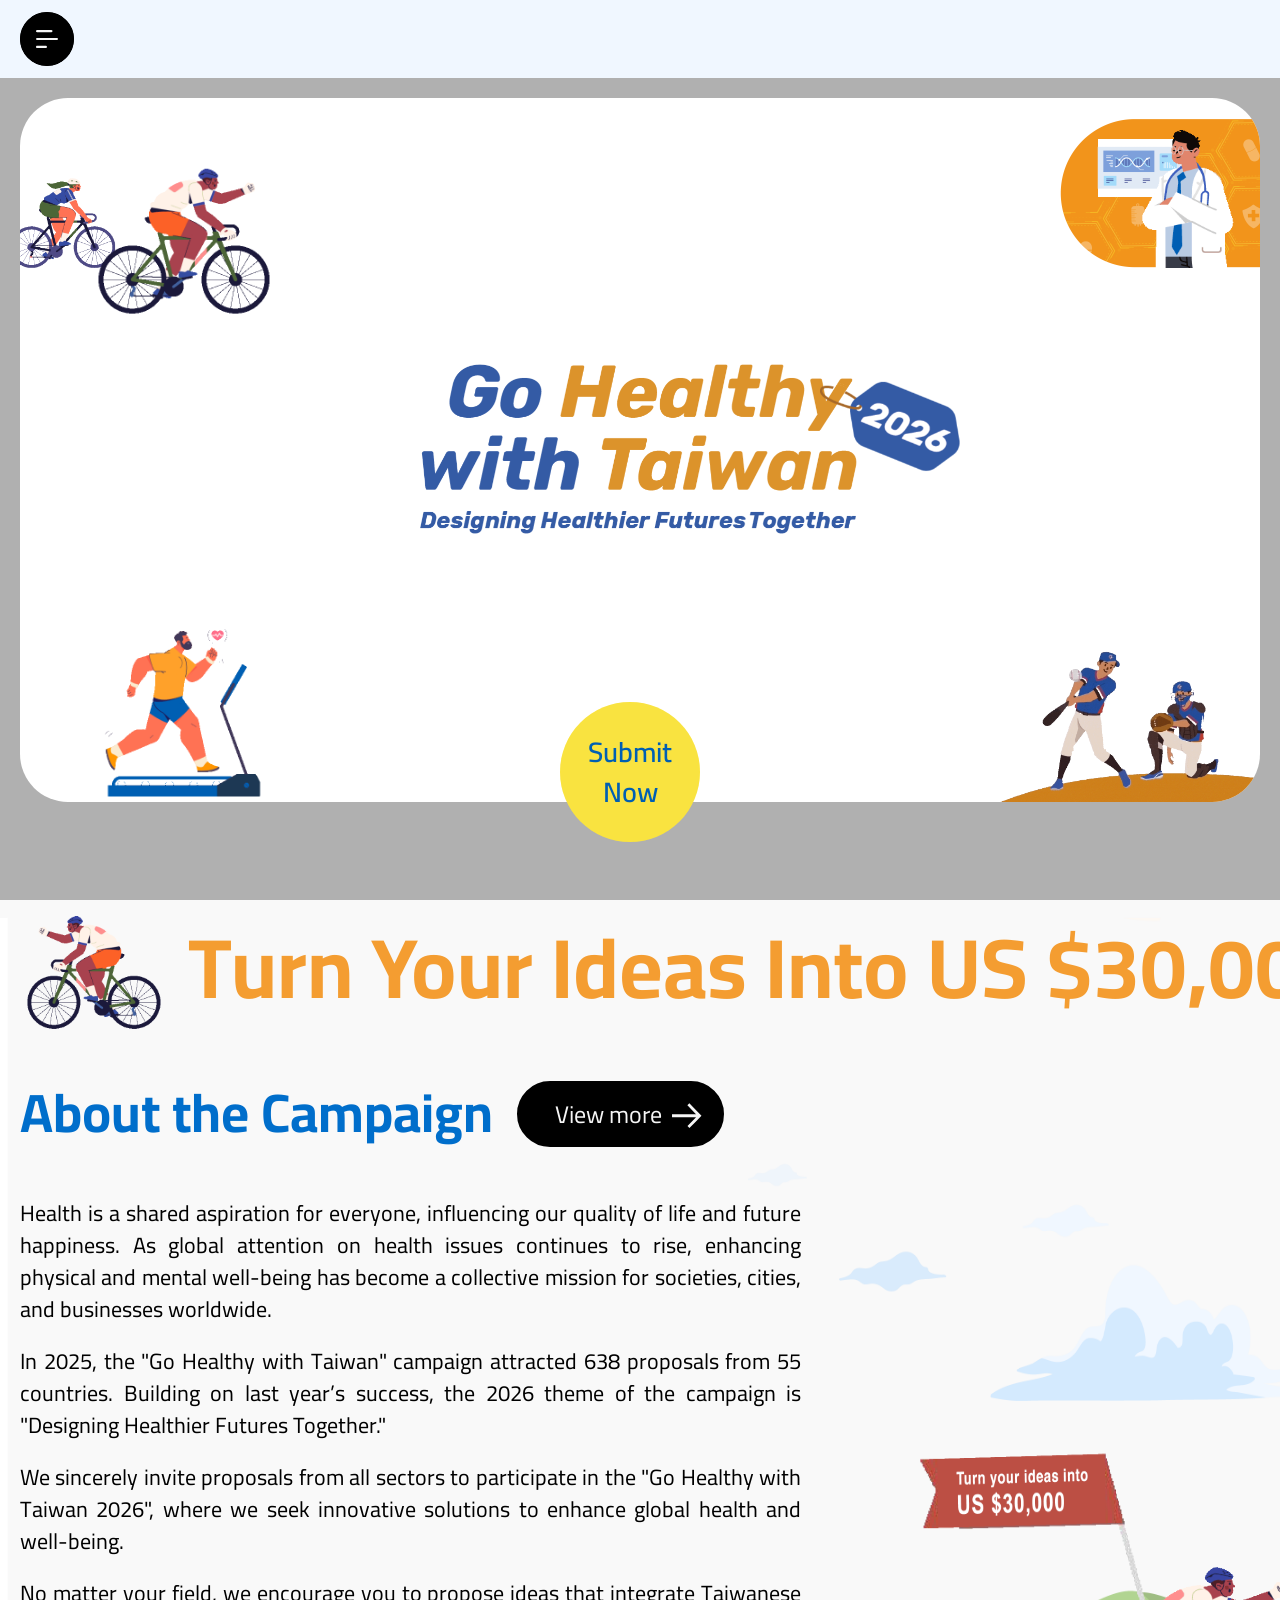
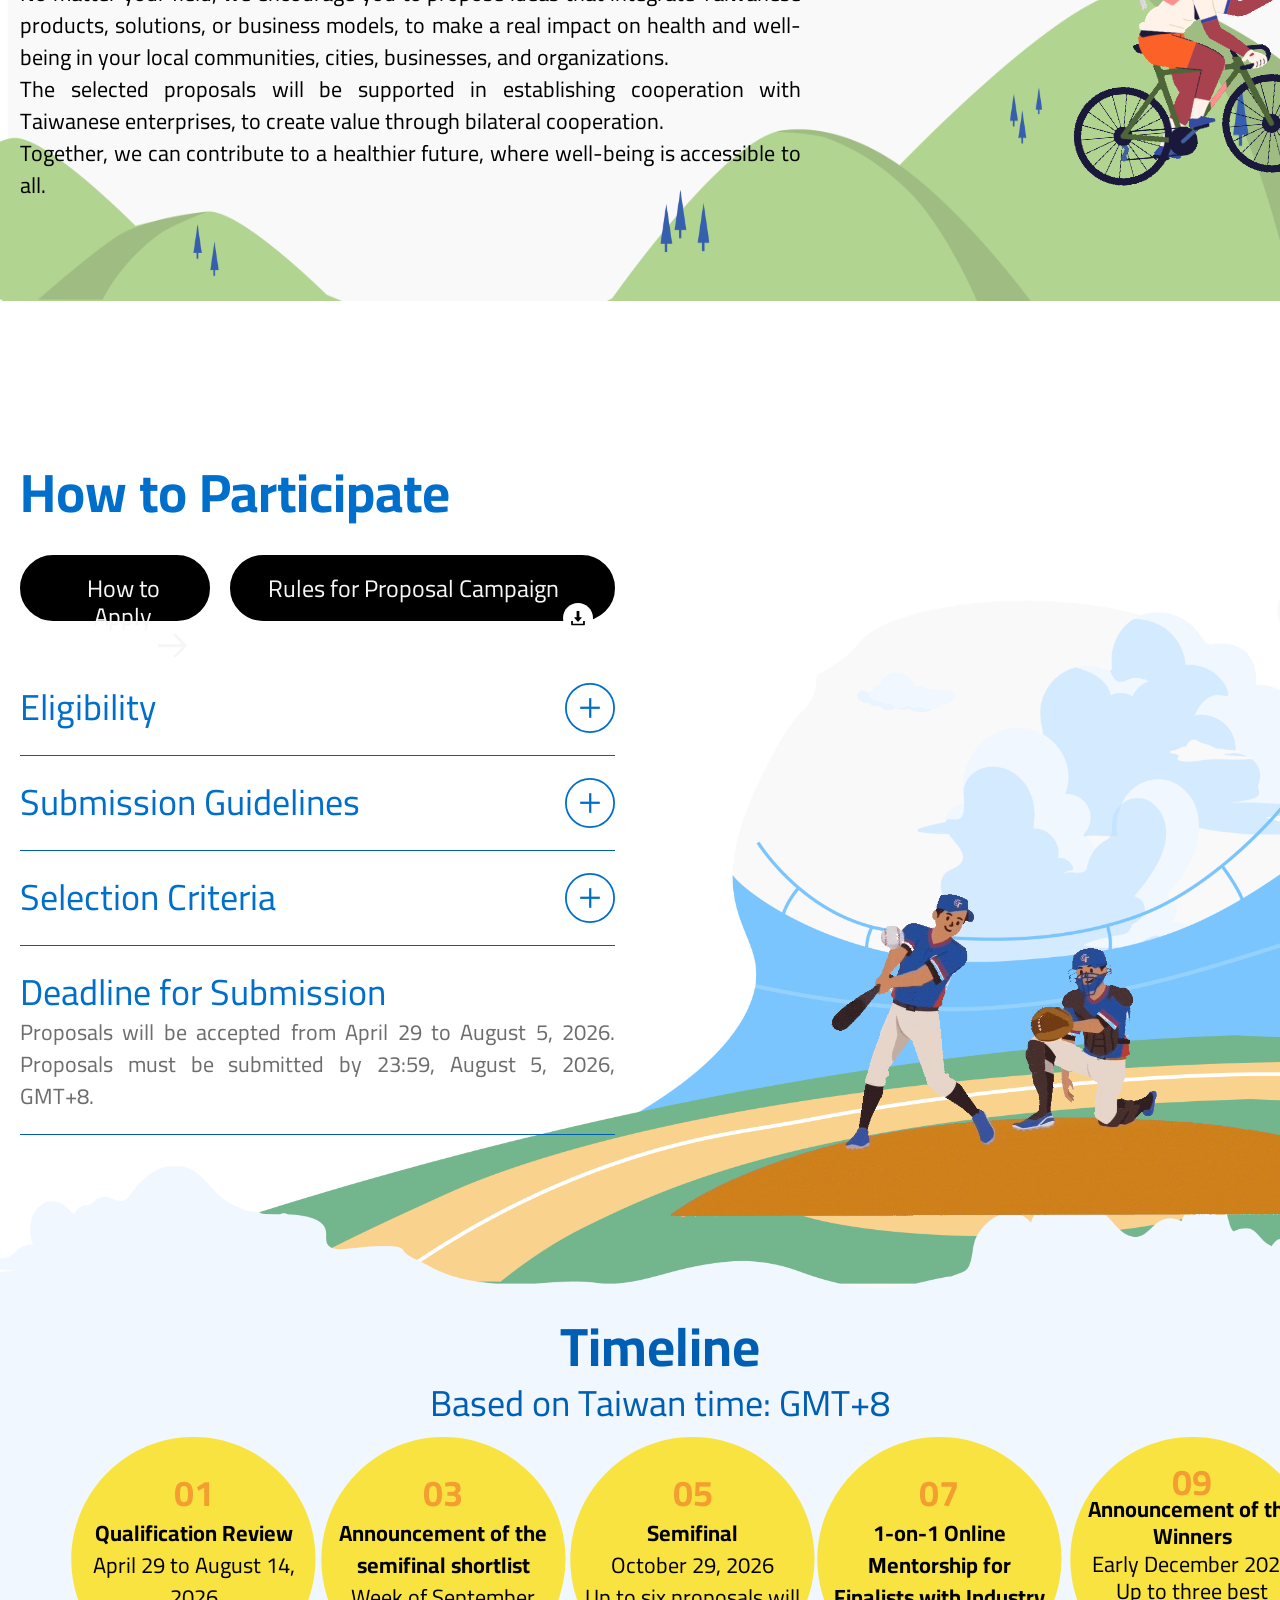
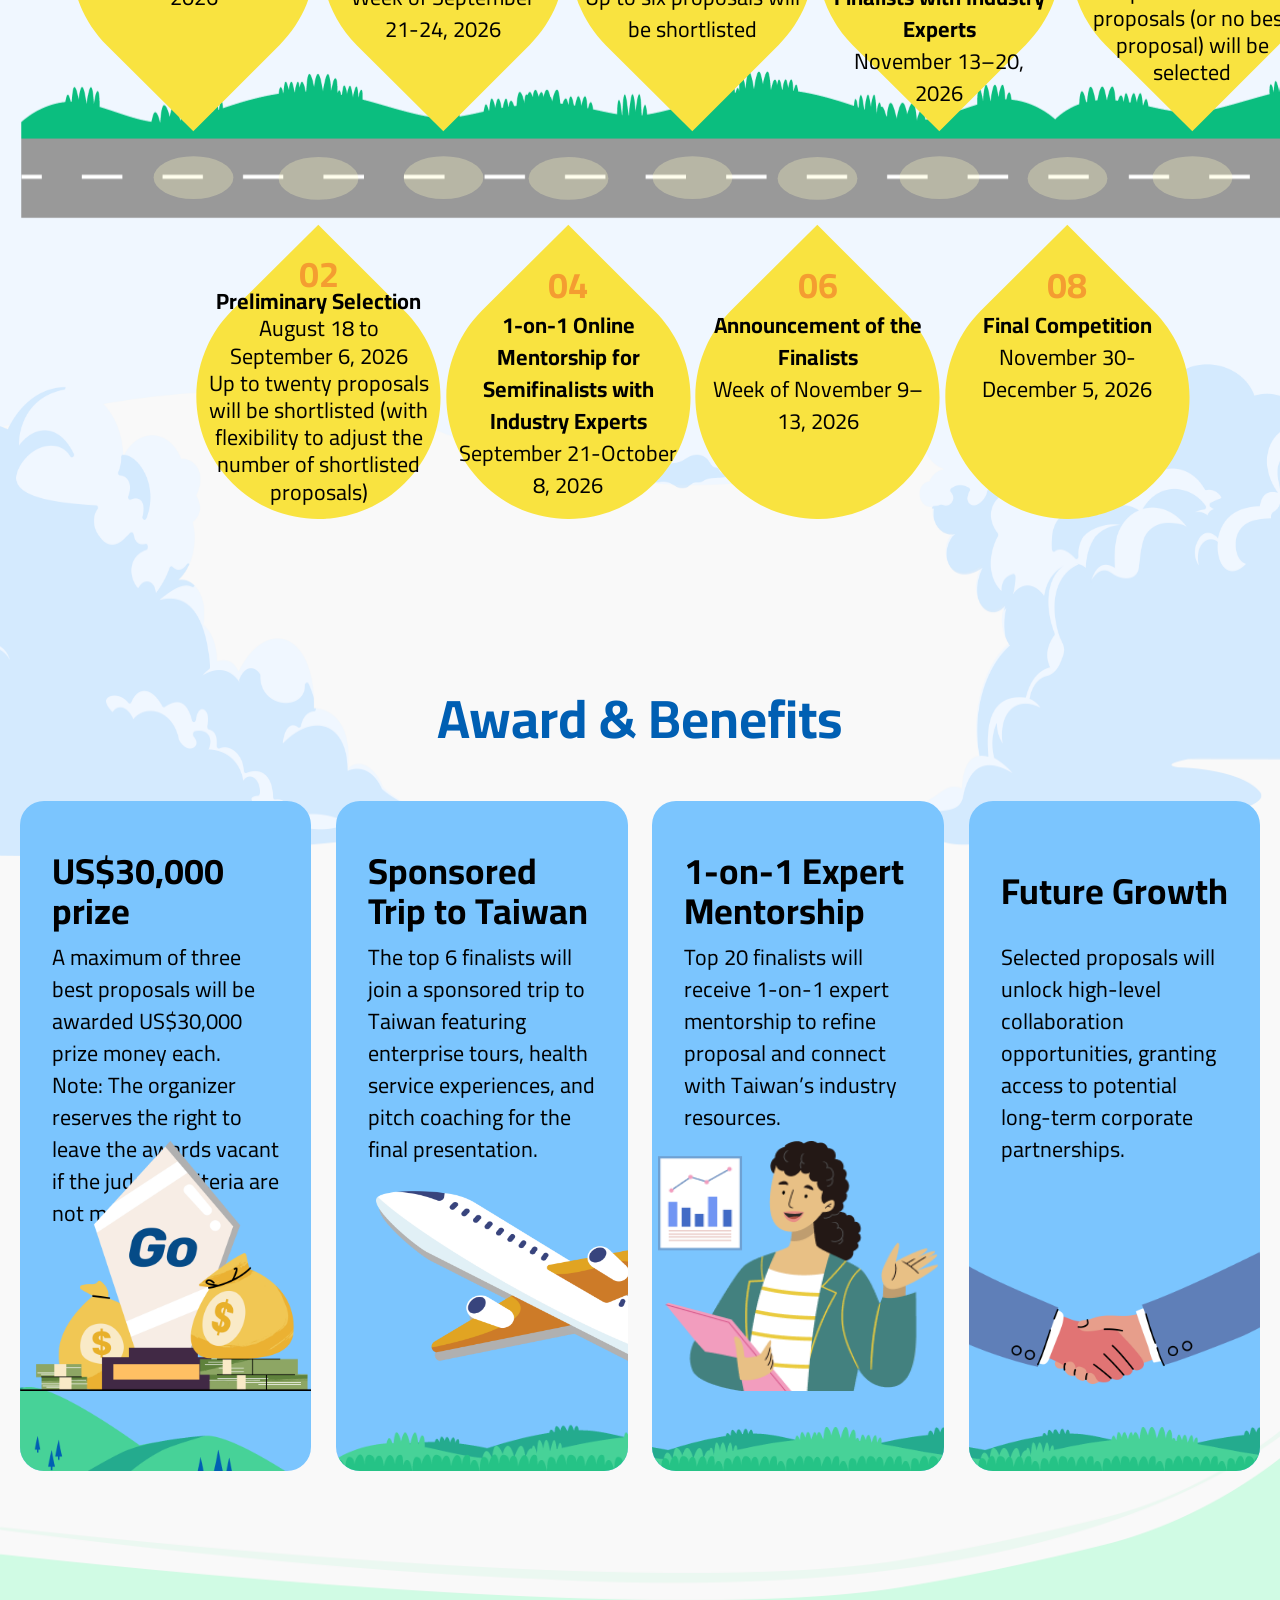
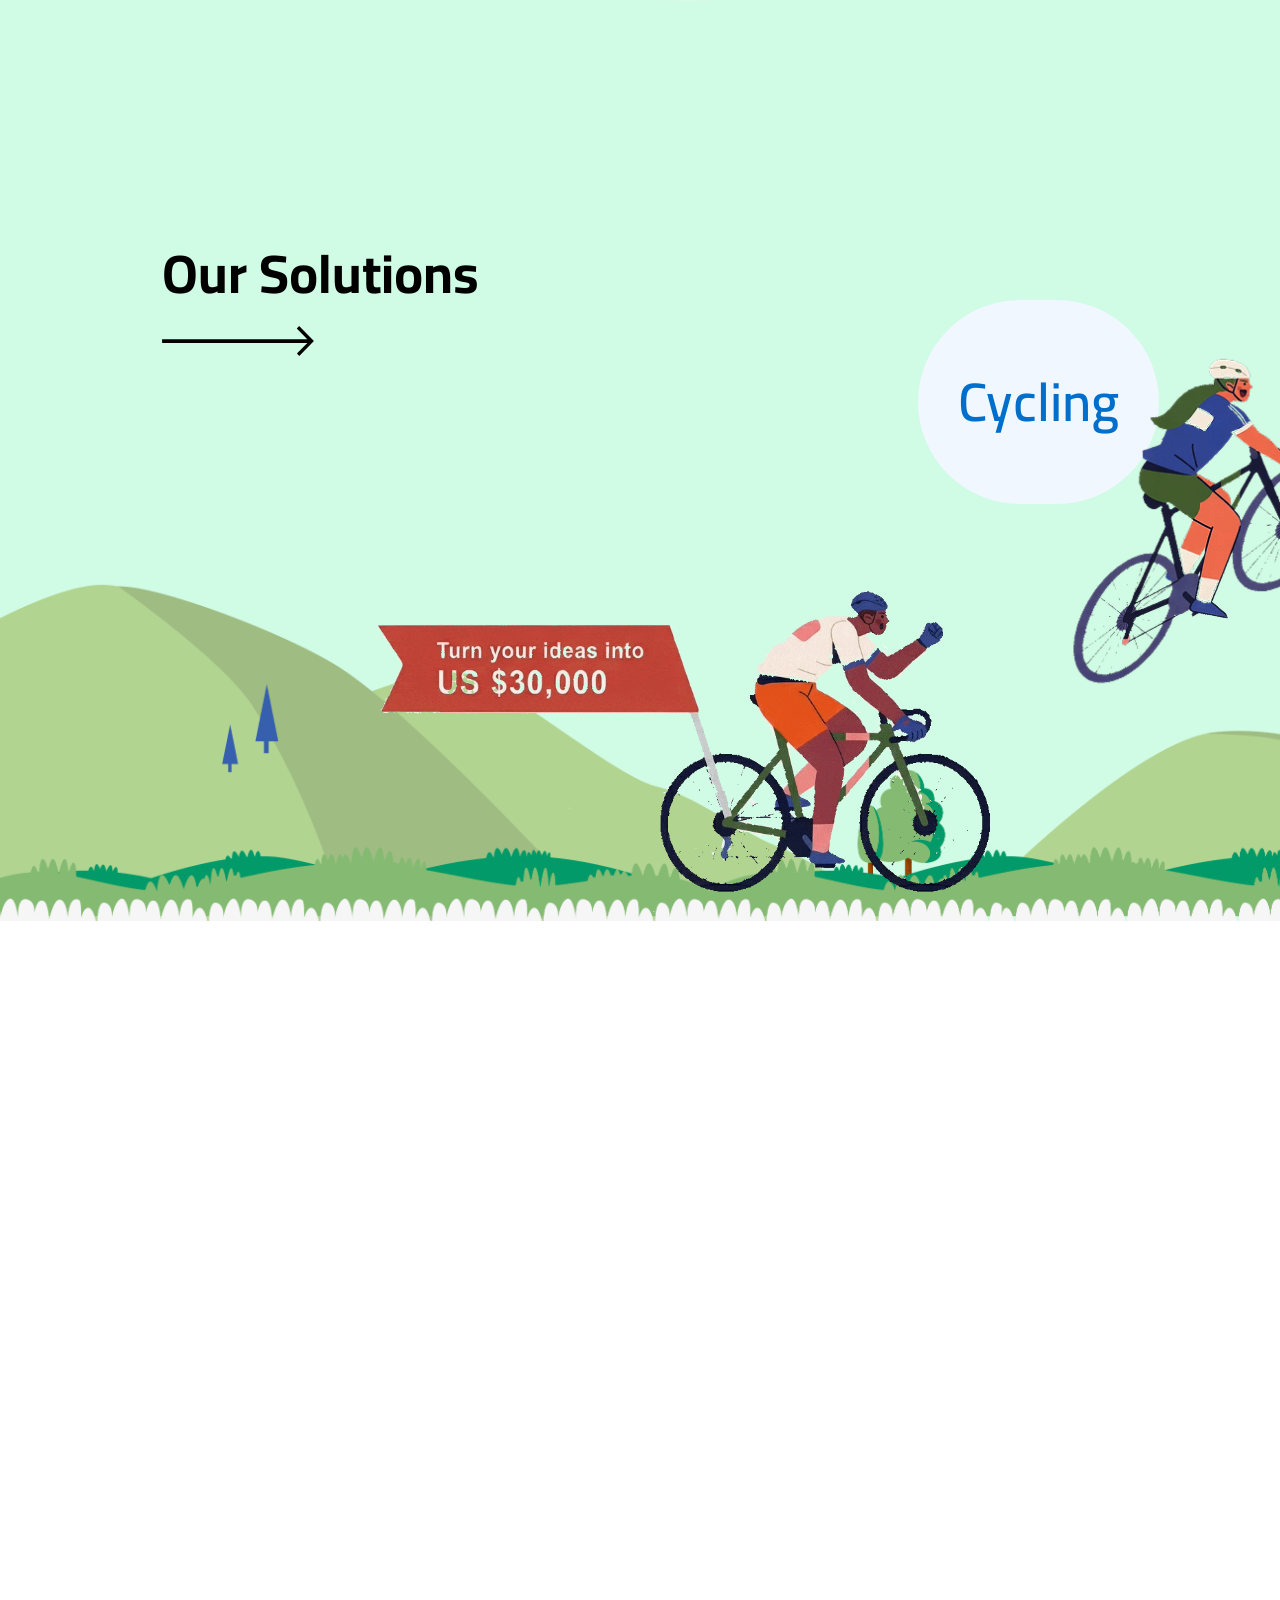
==== commit 36c9c439: "fix:修正橫軸無法滾動問題" ====
--- a/index.html
+++ b/index.html
@@ -26,10 +26,6 @@
 	<link href="assets/plugin/swiper_4.3.5.min.css" rel="stylesheet">
 	<script src="assets/plugin/swiper_4.3.5.min.js"></script> -->
 
-	<!-- Bootstrap v4.3 -->
-	<script src="assets/plugin/bootstrap.min.js"></script>
-	<link href="assets/plugin/bootstrap.css" rel="stylesheet">
-	<link href="assets/plugin/bootstrap-grid-customizing.css" rel="stylesheet">
 
 	<!-- CSS Customize -->
 	<link href="assets/css/type.css" rel="stylesheet">
@@ -52,7 +48,7 @@
 <!-- End Google Tag Manager (noscript) -->
 
 <!-- open animation -->
-<div class="open_am_box off">
+<div class="open_am_box">
 	<img class="am_people" src="assets/images/index/one_box_a_image_4.gif" fetchpriority="high" alt="">
 	<img class="am_ball" src="assets/images/index/open_am_ball.png" fetchpriority="high" alt="">
 	<img class="am_title" src="assets/images/index/open_am_title.png" fetchpriority="high" alt="">
@@ -60,7 +56,7 @@
 <style>
 .open_am_box{position:fixed;top:0;right:0;bottom:0;left:0;margin:auto;width:100%;height:100%;background-color:#ecf2f5;z-index:2000;overflow:hidden;}
 .open_am_box .am_people{position:absolute;top:0;bottom:0;left:50%;margin:auto;margin-left:-400px;width:800px;height:auto;opacity:1;}
-.open_am_box .am_ball{position:absolute;top:0;right:0;bottom:0;left:0;margin:auto;width:100px;height:auto;opacity:0}
+.open_am_box .am_ball{position:absolute;top:0;right:0;bottom:0;left:0;margin:auto;width:100px;height:auto;opacity:0;}
 .open_am_box .am_title{position:absolute;top:0;bottom:0;left:50%;margin:auto;margin-left:-233px;width:466px;height:auto;opacity:1;}
 /**/
 .open_am_box .am_people{
@@ -139,6 +135,57 @@
 50%{margin-left:-233px;width:466px;opacity:1;}
 90%{margin-left:-233px;width:466px;opacity:1;}
 100%{margin-left:-1200px;width:2400px;opacity:0;}
+}
+/* RWD */
+@media (max-width:1300px){
+.open_am_box .am_people{margin-left:-150px;width:300px;}
+.open_am_box .am_ball{width:66px;}
+.open_am_box .am_title{margin-left:-78px;width:156px;}
+@-moz-keyframes open_am_ball{
+0%{opacity:0;width:76px;}
+30%{opacity:0;width:76px;}
+40%{opacity:1;width:76px;}
+50%{opacity:1;width:76px;}
+90%{opacity:1;width:76px;}
+100%{opacity:0;width:76px;}
+}
+@-webkit-keyframes open_am_ball{
+0%{opacity:0;width:76px;}
+30%{opacity:0;width:76px;}
+40%{opacity:1;width:76px;}
+50%{opacity:1;width:76px;}
+90%{opacity:1;width:76px;}
+100%{opacity:0;width:76px;}
+}
+@keyframes open_am_ball{
+0%{opacity:0;width:76px;}
+30%{opacity:0;width:76px;}
+40%{opacity:1;width:76px;}
+50%{opacity:1;width:76px;}
+90%{opacity:1;width:76px;}
+100%{opacity:0;width:76px;}
+}
+@-moz-keyframes open_am_title{
+0%{margin-left:-78px;width:156px;opacity:0;}
+40%{margin-left:-78px;width:156px;opacity:0;}
+50%{margin-left:-78px;width:156px;opacity:1;}
+90%{margin-left:-78px;width:156px;opacity:1;}
+100%{margin-left:-600px;width:1200px;opacity:0;}
+}
+@-webkit-keyframes open_am_title{
+0%{margin-left:-78px;width:156px;opacity:0;}
+40%{margin-left:-78px;width:156px;opacity:0;}
+50%{margin-left:-78px;width:156px;opacity:1;}
+90%{margin-left:-78px;width:156px;opacity:1;}
+100%{margin-left:-600px;width:1200px;opacity:0;}
+}
+@keyframes open_am_title{
+0%{margin-left:-78px;width:156px;opacity:0;}
+40%{margin-left:-78px;width:156px;opacity:0;}
+50%{margin-left:-78px;width:156px;opacity:1;}
+90%{margin-left:-78px;width:156px;opacity:1;}
+100%{margin-left:-600px;width:1200px;opacity:0;}
+}
 }
 </style>
 <script>
--- a/assets/css/type.css
+++ b/assets/css/type.css
@@ -466,7 +466,7 @@
 	height:calc(100% - (100px) );
 }
 .one_box .big_bg_box{position:absolute;bottom:0;left:50%;margin-left:-960px;width:1920px;height:100%;}
-.one_box .big_bg_box img{width:auto;height:1080px;}
+.one_box .big_bg_box img{width:100%;height:100%;}
 .one_box .bg_box{position:absolute;top:56px;right:0;left:0;margin:auto;height:620px;text-align:center;}
 .one_box .am_box{position:relative;height:100%;margin:0;text-align:center;overflow:hidden;}
 .one_box .am_box{-webkit-border-radius:48px;-moz-border-radius:48px;border-radius:48px;}
@@ -667,6 +667,7 @@
 height:-ms-calc(100% - (78px) );
 height:calc(100% - (78px) );
 }
+.one_box .big_bg_box{display:none;}
 .one_box .am_box .am_text{width:440px;height:172px;}
 .one_box .am_box .am_text .am_text_tag01,
 .one_box .am_box .am_text .am_text_tag02{width:140px;}
@@ -693,7 +694,7 @@
 .one_box .am_box .am_image_1_2{width:140px;}
 .one_box .am_box .am_image_3{top:70px;}
 }
-@media (max-width:700px){
+@media (max-width:690px){
 .one_box .am_box .am_text{width:200px;height:78px;top:-30px;left:-55px;}
 .one_box .am_box .am_text .am_text_tag01,
 .one_box .am_box .am_text .am_text_tag02{width:80px;}
@@ -725,17 +726,14 @@
 .one_box .am_box .am_image_3 .am_3_1{left:15px;width:70px;}
 .one_box .am_box .am_image_3 .am_3_2{left:-10px;width:180px;}
 .one_box .am_box .am_image_4{bottom:100px;width:160px;}
-
-
-
-
-
 }
 
 /* two_box */
+.two_box.content_box{height:auto;}
+.two_box .content_rwd{position:relative;height:auto;}
 .two_box .big_bg_box{position:absolute;top:0;right:0;bottom:0;left:0;margin:auto;width:100%;height:100%;}
 .two_box .big_bg_box img{width:101%;height:100%;}
-.two_box .text_box{float:left;width:70%;margin-top:160px;}
+.two_box .text_box{float:left;width:70%;margin:40px 0 100px 0;}
 .two_box .text_box .description_box{margin-top:30px;}
 .two_box .text_box .description_box .text{width:90%;margin-top:20px;}
 .two_box .text_box .description_box .text:nth-last-child(1){margin-top:0;}
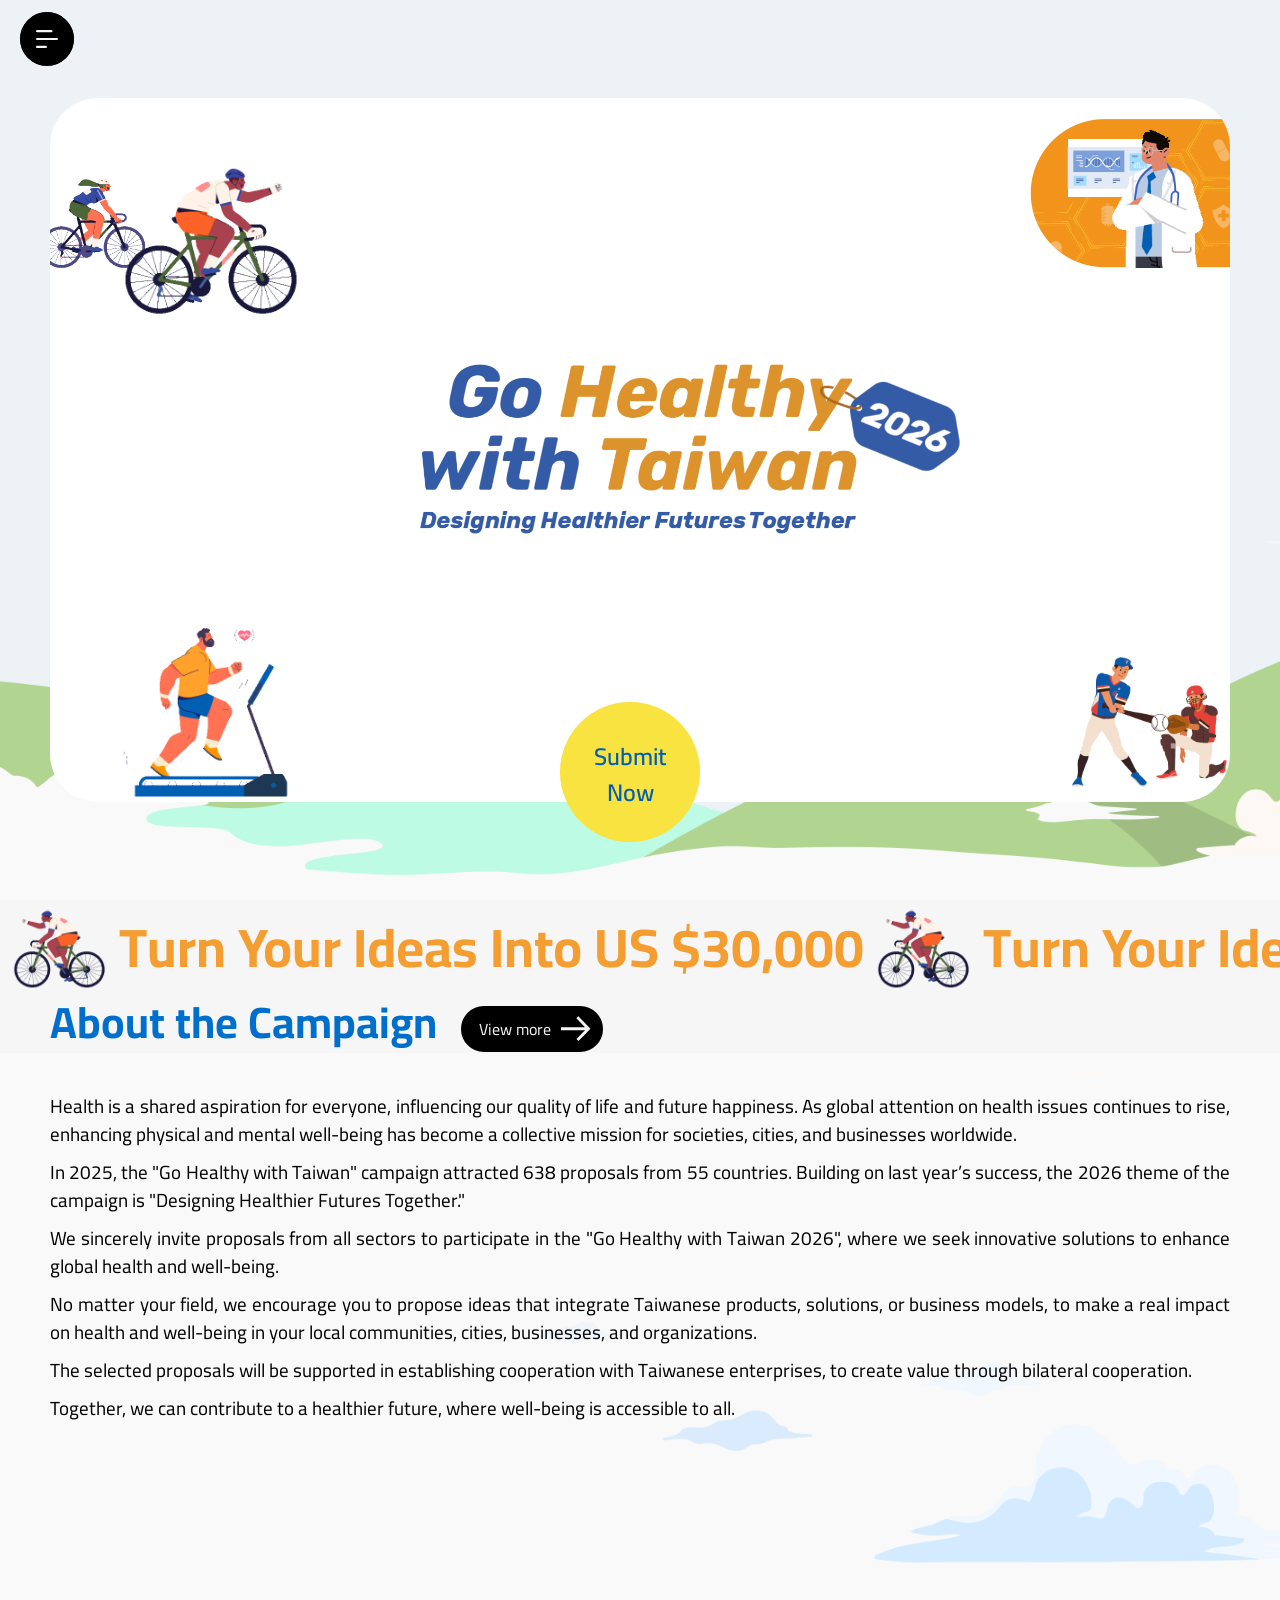
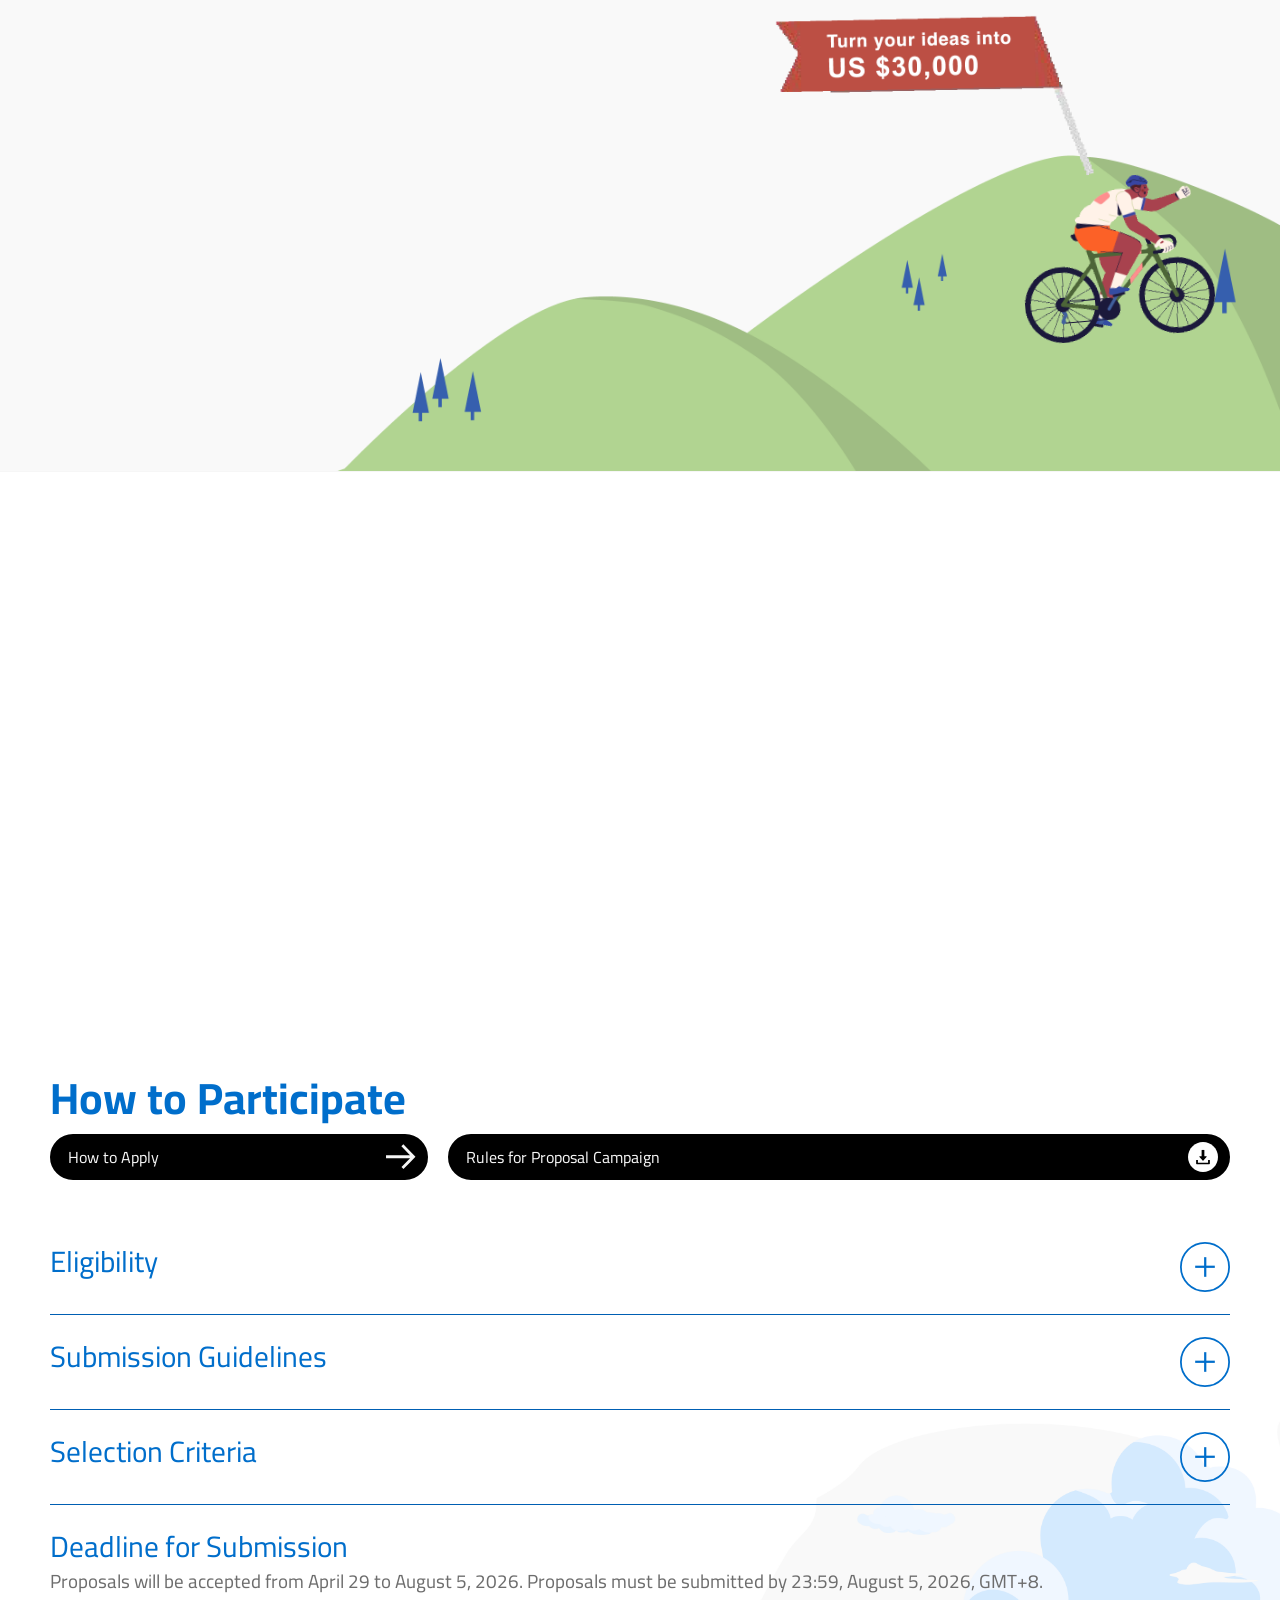
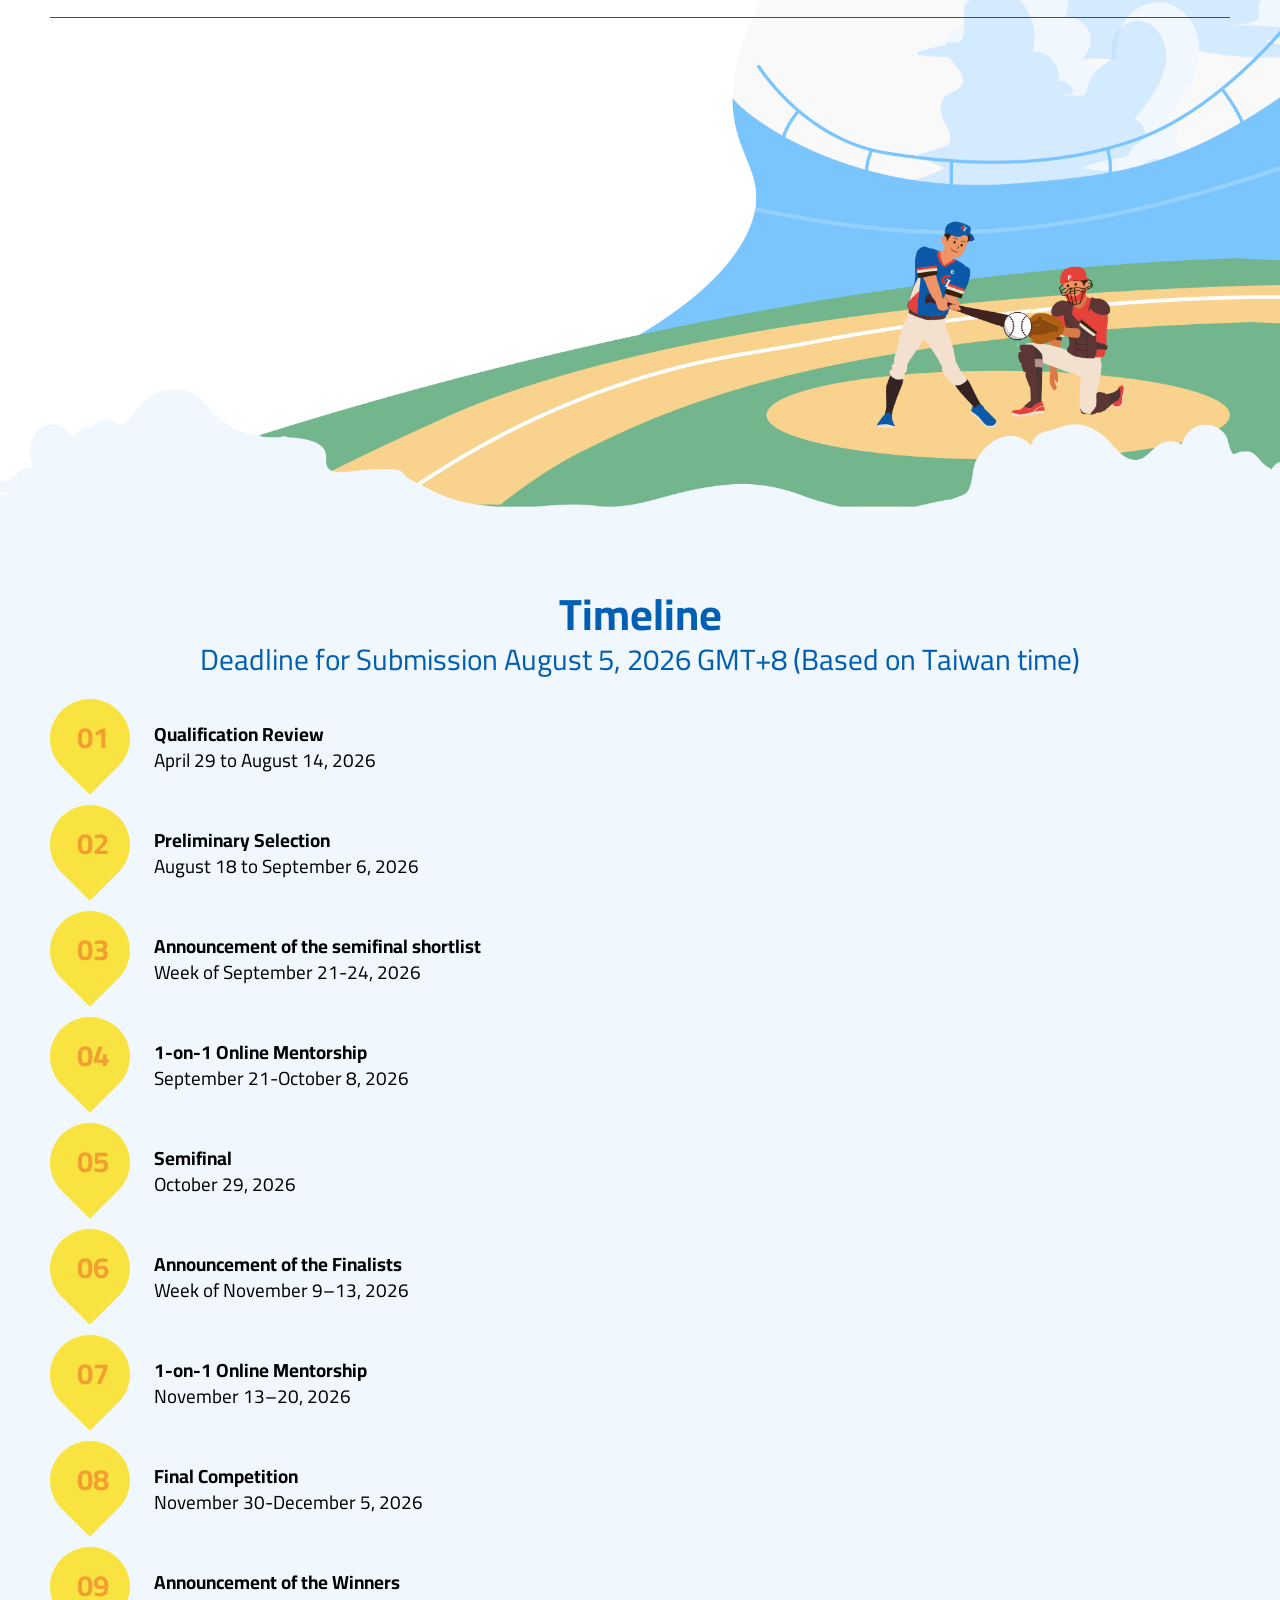
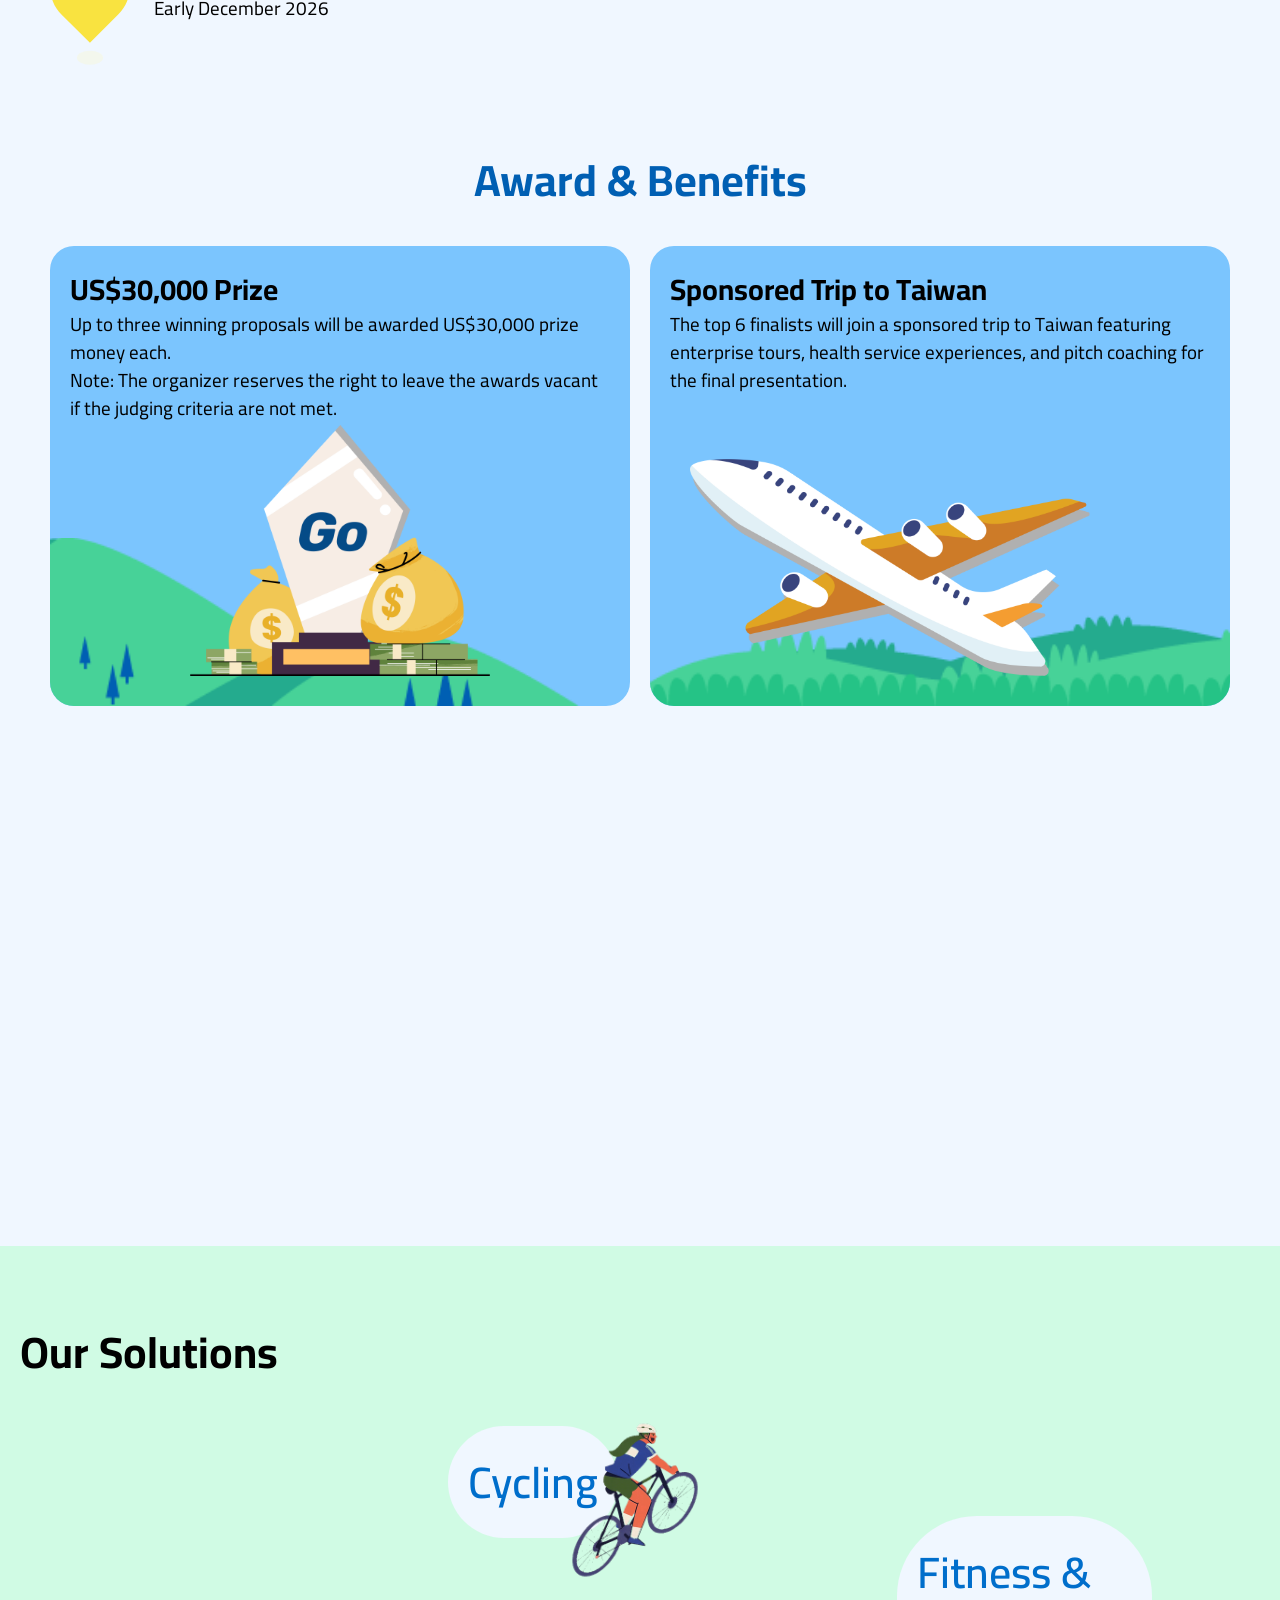
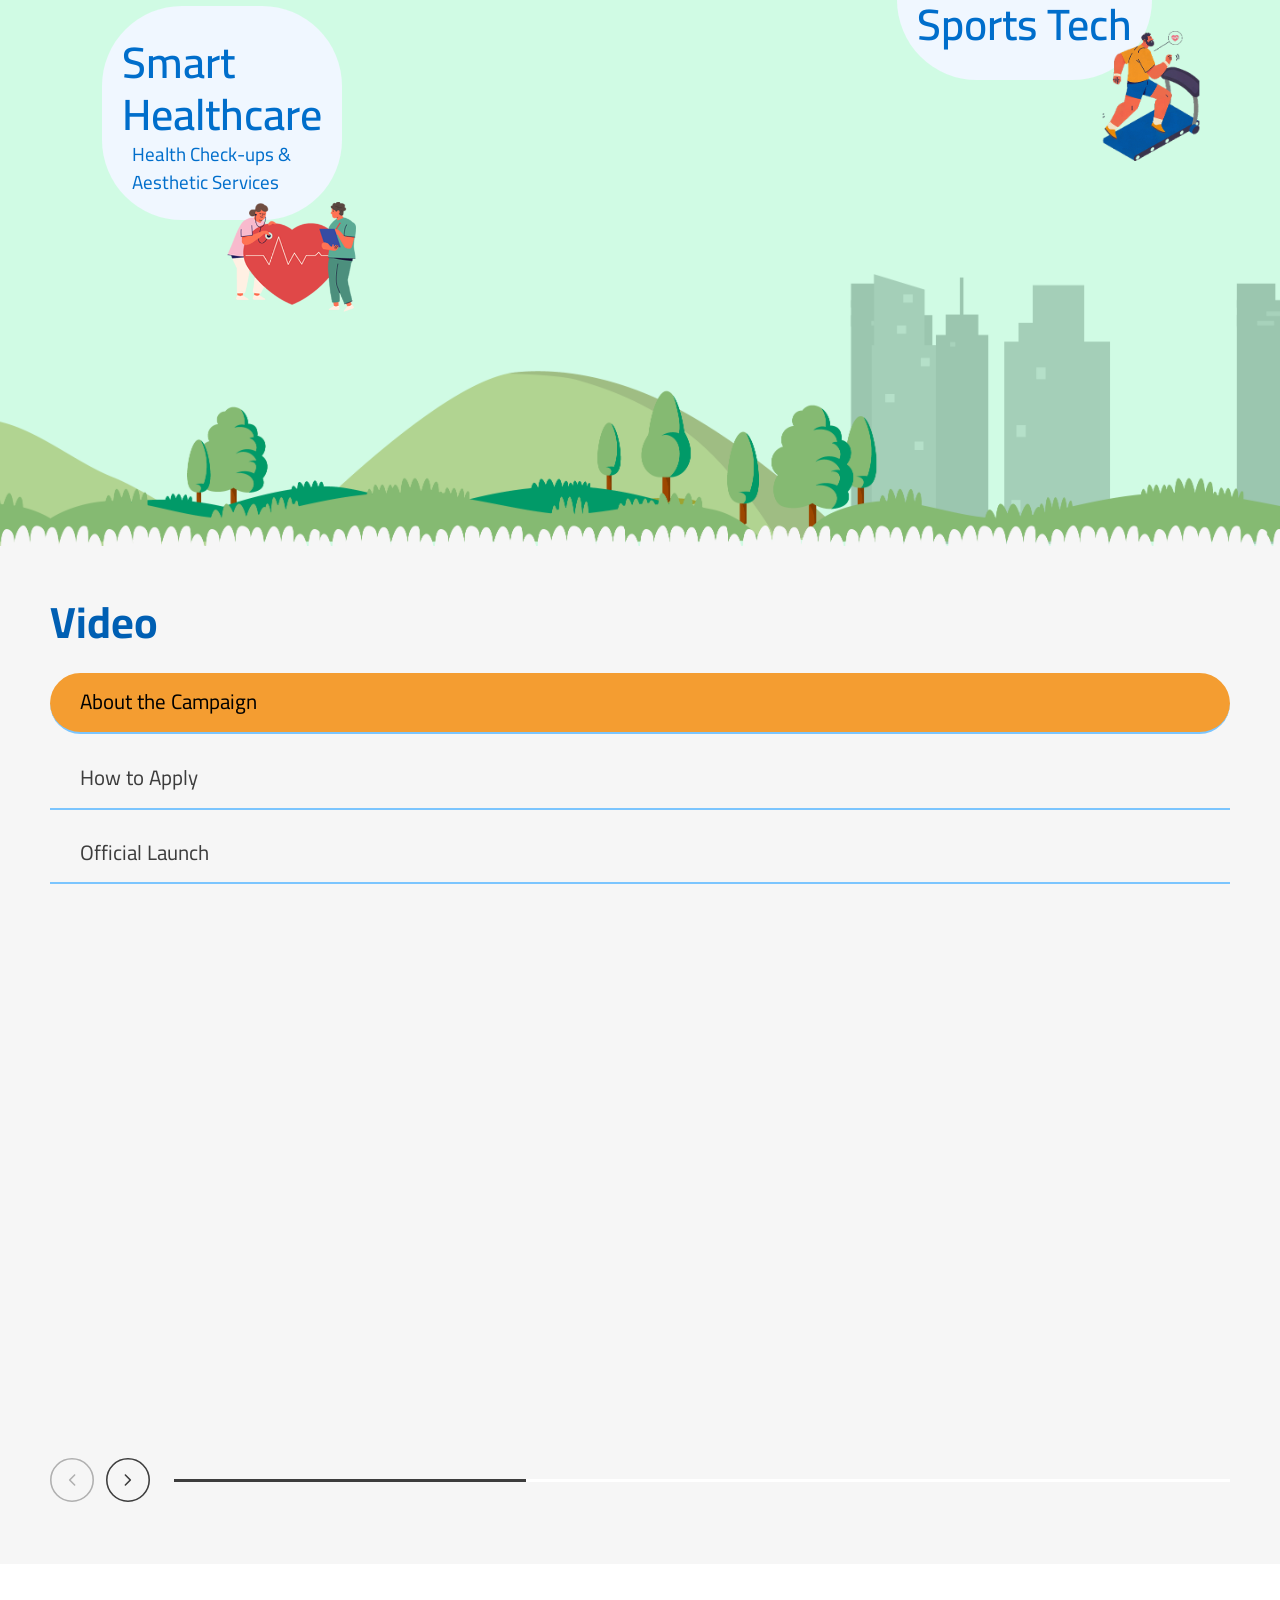
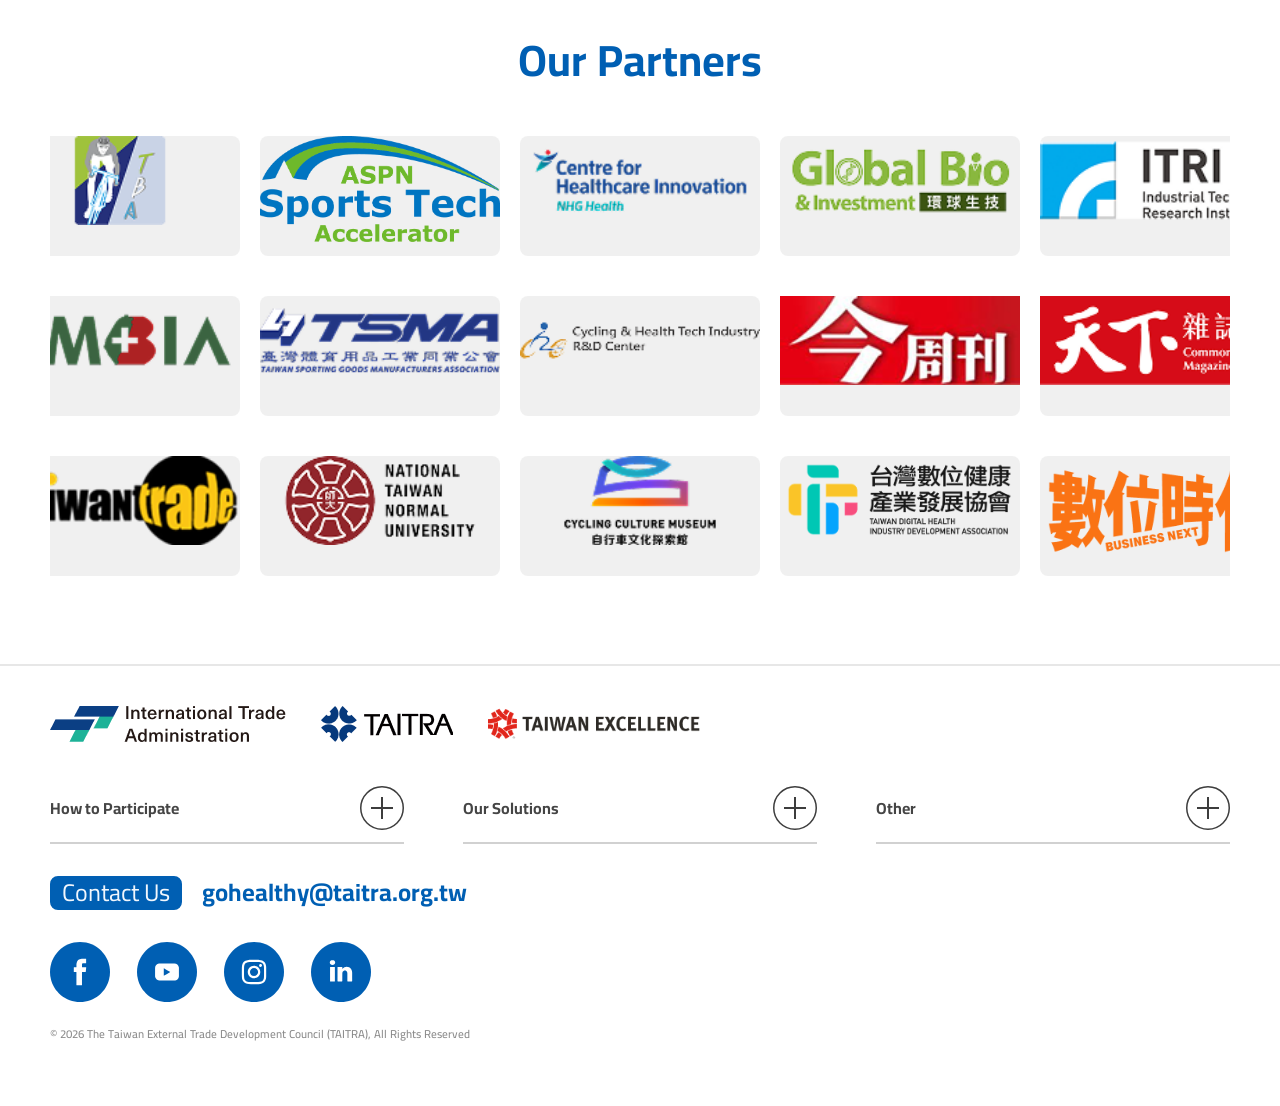
==== commit f5930110: "feat:0430正式機內容" ====
--- a/index.html
+++ b/index.html
@@ -60,10 +60,10 @@
 .open_am_box .am_title{position:absolute;top:0;bottom:0;left:50%;margin:auto;margin-left:-233px;width:466px;height:auto;opacity:1;}
 /**/
 .open_am_box .am_people{
--moz-animation:open_am_people 1.5s linear 0s 1 normal both;
--webkit-animation:open_am_people 1.5s linear 0s 1 normal both;
--o-animation:open_am_people 1.5s linear 0s 1 normal both;
-animation:open_am_people 1.5s linear 0s 1 normal both;
+-moz-animation:open_am_people 1.2s linear 0s 1 normal both;
+-webkit-animation:open_am_people 1.2s linear 0s 1 normal both;
+-o-animation:open_am_people 1.2s linear 0s 1 normal both;
+animation:open_am_people 1.2s linear 0s 1 normal both;
 }
 @-moz-keyframes open_am_people{
 80%{opacity:1;}
@@ -241,7 +241,7 @@
 </section><!-- /one_box -->
 
 <!-- two_box -->
-<section id="About" class="two_box content_box wow" data-wow-duration="0s" data-wow-delay="0s">
+<section id="About" class="two_box content_box bg_n1_50 wow" data-wow-duration="0s" data-wow-delay="0s">
 	<div class="big_bg_box"><img src="assets/images/index/two_box_big_bg.png" alt=""></div>
 	<div class="am_two_bike wow" data-wow-delay="0.5s">
 		<div class="a_image_1"><img src="assets/images/index/one_box_a_image_1_1.gif" alt=""></div>
@@ -273,20 +273,18 @@
 				<h3 class="text body_01 tc_n1_950">In 2025, the "Go Healthy with Taiwan" campaign attracted 638 proposals from 55 countries. Building on last year’s success, the 2026 theme of the campaign is "Designing Healthier Futures Together."</h3>
 				<h3 class="text body_01 tc_n1_950">We sincerely invite proposals from all sectors to participate in the "Go Healthy with Taiwan 2026",  where we seek innovative solutions to enhance global health and well-being.</h3>
 				<h3 class="text body_01 tc_n1_950">No matter your field, we encourage you to propose ideas that integrate Taiwanese products, solutions, or business models, to make a real impact on health and well-being in your local communities, cities, businesses, and organizations.</h3>
-				<h3 class="text body_01 tc_n1_950">The selected proposals will be supported in establishing cooperation with Taiwanese enterprises, to create value through bilateral cooperation. <br>
-				Together, we can contribute to a healthier future, where well-being is accessible to all.</h3>
+				<h3 class="text body_01 tc_n1_950">The selected proposals will be supported in establishing cooperation with Taiwanese enterprises, to create value through bilateral cooperation.</h3>
+				<h3 class="text body_01 tc_n1_950">Together, we can contribute to a healthier future, where well-being is accessible to all.</h3>
 			</div>
 		</div>
 	</div>
 </section><!-- /two_box -->
 
 <!-- five_box -->
-<section class="five_box content_box bg_p1_100 wow" data-wow-duration="0s" data-wow-delay="0s">
+<section class="five_box content_box wow" data-wow-duration="0s" data-wow-delay="0s">
 	<div class="big_bg_box"><img src="assets/images/index/five_box_big_bg.png" alt=""></div>
-	<div class="content_rwd">
-		<div class="vidio_box">
-			<iframe class="vidio_box" src="https://www.youtube.com/embed/nfO_krE0pA4" title="Go Healthy with Taiwan Global Campaign" frameborder="0" width="100%" height="100%" align="top" marginwidth="0pix" marginheight="0pix" scrolling="no"></iframe>
-		</div>
+	<div class="vidio_box" data-wow-delay="1s">
+		<iframe class="iframe_vidio" src="https://www.youtube.com/embed/nfO_krE0pA4?autoplay=1&mute=1" title="Go Healthy with Taiwan Global Campaign" frameborder="0"  align="top" marginwidth="0pix" marginheight="0pix" scrolling="no" allow="autoplay; encrypted-media"></iframe>
 	</div>
 </section><!-- /five_box -->
 
@@ -315,33 +313,45 @@
 				</div>
 				<div class="description_box">
 					<div class="slide_list_box">
-						<ul>
+						<ul id="participate_list_1">
 							<li class="slide_title_box">
 								<h2 class="text subtitle_01 tc_p1_600">Eligibility</h2>
-								<img class="icon add" src="assets/images/general/icon_add.svg" alt="">
-								<img class="icon reduce off" src="assets/images/general/icon_reduce.svg" alt="">
+								<a class="icon add" href="#participate_list_1">
+									<img class="icon" src="assets/images/general/icon_add.svg" alt="">
+								</a>
+								<a class="icon reduce off">
+									<img class="icon" src="assets/images/general/icon_reduce.svg" alt="">
+								</a>
 							</li>
 							<li class="explain off"><h3 class="text body_01 tc_n1_500">1.The proposer must be a member of a company, government agency, legal entity, or non-legal entity group. Legal entities or non-legal entity groups may include research institutions, non-governmental organizations, public associations, and universities, etc.</h3></li>
 							<li class="explain off"><h3 class="text body_01 tc_n1_500">2.The proposer shall provide supporting documents of the affiliated company, government agency, legal entity, or non-legal entity group (such as a website URL, screenshots of webpage content, articles of association, registration, certificates or approval letters of the company or legal entity, etc.).</h3></li>
 							<li class="explain off"><h3 class="text body_01 tc_n1_500">3.The proposer shall provide supporting documents of his/her identity and relationship with the affiliated company, government agency, legal entity, or non-legal entity group, etc (such as an employee business card, employee ID, or student ID). If a proposer is a minor under the law of his/her country, a letter of consent shall be submitted by his/her parent or legal guardian before the proposal enters the semifinal stage. </h3></li>
 							<li class="explain off"><h3 class="text body_01 tc_n1_500">4.If a proposer comprises two or more persons, one of them shall be designated as the coordinator for communication with the Implementer. </h3></li>
 						</ul>
-						<ul>
+						<ul id="participate_list_2">
 							<li class="slide_title_box">
 								<h2 class="text subtitle_01 tc_p1_600">Submission Guidelines</h2>
-								<img class="icon add" src="assets/images/general/icon_add.svg" alt="">
-								<img class="icon reduce off" src="assets/images/general/icon_reduce.svg" alt="">
+								<a class="icon add" href="#participate_list_2">
+									<img class="icon" src="assets/images/general/icon_add.svg" alt="">
+								</a>
+								<a class="icon reduce off">
+									<img class="icon" src="assets/images/general/icon_reduce.svg" alt="">
+								</a>
 							</li>
 							<li class="explain off"><h3 class="text body_01 tc_n1_500">1.Each proposer represents and warrants that his/her proposal does not conflict with any contractual responsibilities or laws or regulations. If the content of the proposal belongs to a project that has already been made public, that is ongoing, or that has been sponsored by any public or private institutions, the proposer shall disclose this in the proposal. If the Implementer requests further explanation, the proposer shall cooperate and provide the necessary information. </h3></li>
 							<li class="explain off"><h3 class="text body_01 tc_n1_500">2.Each proposal must involve the application of products or solutions from Taiwanese enterprises, bilateral technical cooperation with Taiwan enterprises, or other collaborations (e.g., innovative business models); it must be relevant to the organization that the proposer belongs to; and its goal must be to promote health and well-being in local cities, communities, businesses, or organizations. The Implementer reserves the right to review each proposer's qualifications. Each proposer shall submit documents and information required by the Implementer for review and may not raise any objection to the results of the review. </h3></li>
 							<li class="explain off"><h3 class="text body_01 tc_n1_500">3.Each proposal shall be made in English, and the contents shall include the benefits of promoting health and well-being, as well as its innovation, feasibility, and connection of Taiwanese products or solutions. </h3></li>
 							<li class="explain off"><h3 class="text body_01 tc_n1_500">4.If a proposal is put forward in violation of the Rules, the Implementer will reject it, to which the proposer may not raise any objection on any grounds. </h3></li>
 						</ul>
-						<ul>
+						<ul id="participate_list_3">
 							<li class="slide_title_box">
 								<h2 class="text subtitle_01 tc_p1_600">Selection Criteria</h2>
-								<img class="icon add" src="assets/images/general/icon_add.svg" alt="">
-								<img class="icon reduce off" src="assets/images/general/icon_reduce.svg" alt="">
+								<a class="icon add" href="#participate_list_3">
+									<img class="icon" src="assets/images/general/icon_add.svg" alt="">
+								</a>
+								<a class="icon reduce off">
+									<img class="icon" src="assets/images/general/icon_reduce.svg" alt="">
+								</a>
 							</li>
 							<li class="explain off"><h3 class="text body_01 tc_n1_500">1.The Implementer will form a selection committee with professionals from health industry, academic and research institutions, and government agencies to review the submitted proposals. The proposers agree to respect and accept the selection method and results and not to raise any objections on any grounds.</h3></li>
 							<li class="explain off"><h3 class="text body_01 tc_n1_500">2.Proposals will be evaluated for excellence in four categories, including (1) benefits of enhancing health and well-being (25%); (2) connection of products or solutions from Taiwanese enterprises (25%); (3) innovation (25%); and (4) feasibility (25%). </h3></li>
@@ -367,101 +377,98 @@
 </section><!-- /six_box -->
 
 <!-- eight_box -->
-<section id="Timeline" class="eight_box content_box bg_p1_100 wow" data-wow-duration="0s" data-wow-delay="0s">
+<section id="Timeline" class="eight_box content_box bg_p1_50 wow" data-wow-duration="0s" data-wow-delay="0s">
 	<div class="big_bg_box"><img src="assets/images/index/eight_box_big_bg.png" alt=""></div>
 	<div class="content_rwd">
 		<div class="title_box">
 			<h1 class="title_text text title_03 tc_p1_700 fw700 tac">Timeline</h1>
-			<h3 class="text subtitle_01 tc_p1_700 tac">Based on Taiwan time: GMT+8</h3>
+			<h3 class="text subtitle_01 tc_p1_700 tac">Deadline for Submission August 5, 2026 GMT+8 (Based on Taiwan time)</h3>
 		</div>
 		<div class="am_box">
 			<div class="fireworks_box">
-				<div class="am no1 wow fadeIn" data-wow-duration="2s" data-wow-delay="1.5s">
+				<div class="am no1 wow fadeIn" data-wow-duration="2s" data-wow-delay="0s">
 					<img class="icon_bg" src="assets/images/index/eight_box_icon_bg.svg" alt="">
 					<div class="text_box">
-						<div class="text subtitle_01 fw700 tc_p3_400 no1">01</div>
+						<div class="text subtitle_01 fw700 tc_p3_400 no1 mob_action">01</div>
 						<div class="text body_01 fw700 tc_n1_950 no2">Qualification Review</div>
 						<div class="text body_01 fw400 tc_n1_950 no3">April 29 to August 14, 2026</div>
 					</div>
 				</div>
-				<div class="am no2 wow fadeIn" data-wow-duration="2s" data-wow-delay="2s">
+				<div class="am no2 wow fadeIn" data-wow-duration="2s" data-wow-delay="0.5s">
 					<img class="icon_bg" src="assets/images/index/eight_box_icon_bg.svg" alt="">
 					<div class="text_box">
-						<div class="text subtitle_01 fw700 tc_p3_400 no1">02</div>
+						<div class="text subtitle_01 fw700 tc_p3_400 no1 mob_action">02</div>
 						<div class="text body_01 fw700 tc_n1_950 no2">Preliminary Selection</div>
 						<div class="text body_01 fw400 tc_n1_950 no3">August 18 to September 6, 2026</div>
-						<div class="text body_01 fw400 tc_n1_950 no3">Up to twenty proposals will be shortlisted (with flexibility to adjust the number of shortlisted proposals)</div>
-					</div>
-				</div>
-				<div class="am no3 wow fadeIn" data-wow-duration="2s" data-wow-delay="2.5s">
+					</div>
+				</div>
+				<div class="am no3 wow fadeIn" data-wow-duration="2s" data-wow-delay="1s">
 					<img class="icon_bg" src="assets/images/index/eight_box_icon_bg.svg" alt="">
 					<div class="text_box">
-						<div class="text subtitle_01 fw700 tc_p3_400 no1">03</div>
+						<div class="text subtitle_01 fw700 tc_p3_400 no1 mob_action">03</div>
 						<div class="text body_01 fw700 tc_n1_950 no2">Announcement of the semifinal shortlist</div>
 						<div class="text body_01 fw400 tc_n1_950 no3">Week of September 21-24, 2026</div>
 					</div>
 				</div>
-				<div class="am no4 wow fadeIn" data-wow-duration="2s" data-wow-delay="3s">
+				<div class="am no4 wow fadeIn" data-wow-duration="2s" data-wow-delay="1.5s">
 					<img class="icon_bg" src="assets/images/index/eight_box_icon_bg.svg" alt="">
 					<div class="text_box">
-						<div class="text subtitle_01 fw700 tc_p3_400 no1">04</div>
-						<div class="text body_01 fw700 tc_n1_950 no2">1-on-1 Online Mentorship for Semifinalists with Industry Experts</div>
+						<div class="text subtitle_01 fw700 tc_p3_400 no1 mob_action">04</div>
+						<div class="text body_01 fw700 tc_n1_950 no2">1-on-1 Online Mentorship</div>
 						<div class="text body_01 fw400 tc_n1_950 no3">September 21-October 8, 2026</div>
 					</div>
 				</div>
-				<div class="am no5 wow fadeIn" data-wow-duration="2s" data-wow-delay="3.5s">
+				<div class="am no5 wow fadeIn" data-wow-duration="2s" data-wow-delay="2s">
 					<img class="icon_bg" src="assets/images/index/eight_box_icon_bg.svg" alt="">
 					<div class="text_box">
-						<div class="text subtitle_01 fw700 tc_p3_400 no1">05</div>
+						<div class="text subtitle_01 fw700 tc_p3_400 no1 mob_action">05</div>
 						<div class="text body_01 fw700 tc_n1_950 no2">Semifinal</div>
 						<div class="text body_01 fw400 tc_n1_950 no3">October 29, 2026</div>
-						<div class="text body_01 fw400 tc_n1_950 no3">Up to six proposals will be shortlisted</div>
-					</div>
-				</div>
-				<div class="am no6 wow fadeIn" data-wow-duration="2s" data-wow-delay="4s">
+					</div>
+				</div>
+				<div class="am no6 wow fadeIn" data-wow-duration="2s" data-wow-delay="2.5s">
 					<img class="icon_bg" src="assets/images/index/eight_box_icon_bg.svg" alt="">
 					<div class="text_box">
-						<div class="text subtitle_01 fw700 tc_p3_400 no1">06</div>
+						<div class="text subtitle_01 fw700 tc_p3_400 no1 mob_action">06</div>
 						<div class="text body_01 fw700 tc_n1_950 no2">Announcement of the Finalists</div>
 						<div class="text body_01 fw400 tc_n1_950 no3">Week of November 9–13, 2026</div>
 					</div>
 				</div>
-				<div class="am no7 wow fadeIn" data-wow-duration="2s" data-wow-delay="4.5s">
+				<div class="am no7 wow fadeIn" data-wow-duration="2s" data-wow-delay="3s">
 					<img class="icon_bg" src="assets/images/index/eight_box_icon_bg.svg" alt="">
 					<div class="text_box">
-						<div class="text subtitle_01 fw700 tc_p3_400 no1">07</div>
-						<div class="text body_01 fw700 tc_n1_950 no2">1-on-1 Online Mentorship for Finalists with Industry Experts</div>
+						<div class="text subtitle_01 fw700 tc_p3_400 no1 mob_action">07</div>
+						<div class="text body_01 fw700 tc_n1_950 no2">1-on-1 Online Mentorship</div>
 						<div class="text body_01 fw400 tc_n1_950 no3">November 13–20, 2026</div>
 					</div>
 				</div>
-				<div class="am no8 wow fadeIn" data-wow-duration="2s" data-wow-delay="5s">
+				<div class="am no8 wow fadeIn" data-wow-duration="2s" data-wow-delay="3.5s">
 					<img class="icon_bg" src="assets/images/index/eight_box_icon_bg.svg" alt="">
 					<div class="text_box">
-						<div class="text subtitle_01 fw700 tc_p3_400 no1">08</div>
+						<div class="text subtitle_01 fw700 tc_p3_400 no1 mob_action">08</div>
 						<div class="text body_01 fw700 tc_n1_950 no2">Final Competition</div>
 						<div class="text body_01 fw400 tc_n1_950 no3">November 30-December 5, 2026</div>
 					</div>
 				</div>
-				<div class="am no9 wow fadeIn" data-wow-duration="2s" data-wow-delay="5.5s">
+				<div class="am no9 wow fadeIn" data-wow-duration="2s" data-wow-delay="4s">
 					<img class="icon_bg" src="assets/images/index/eight_box_icon_bg.svg" alt="">
 					<div class="text_box">
-						<div class="text subtitle_01 fw700 tc_p3_400 no1">09</div>
+						<div class="text subtitle_01 fw700 tc_p3_400 no1 mob_action">09</div>
 						<div class="text body_01 fw700 tc_n1_950 no2">Announcement of the Winners</div>
 						<div class="text body_01 fw400 tc_n1_950 no3">Early December 2026</div>
-						<div class="text body_01 fw400 tc_n1_950 no3">Up to three best proposals (or no best proposal) will be selected </div>
 					</div>
 				</div>
 			</div>
 			<div class="am_road_box">
 				<img class="road" src="assets/images/index/eight_box_am_road.png" alt="">
-				<img class="bike wow" data-wow-delay="0s" data-wow-offset="700" src="assets/images/index/eight_box_bottom_bike.gif" alt="">
+				<img class="bike wow" data-wow-delay="0s" data-wow-offset="500" src="assets/images/index/eight_box_bottom_bike.gif" alt="">
 			</div>
 		</div>
 	</div>
 </section><!-- /eight_box -->
 
 <!-- nine_box -->
-<section id="Award" class="nine_box content_box wow" data-wow-duration="0s" data-wow-delay="0s">
+<section id="Award" class="nine_box content_box bg_p1_50 wow" data-wow-duration="0s" data-wow-delay="0s">
 	<div class="big_bg_box"><img src="assets/images/index/nine_box_big_bg.png" alt=""></div>
 	<div class="content_rwd">
 		<div class="text_box">
@@ -472,9 +479,9 @@
 		<div class="item_box">
 			<div class="item no1 bg_p1_300 wow fadeInUpBig" data-wow-duration="2s" data-wow-delay="0s">
 				<div class="no1_box">
-					<h3 class="text subtitle_01 tc_n1_950 fw700 tal">US$30,000 prize</h3>
-				</div>
-				<h4 class="no2 text body_01 tc_n1_950 fw400 tal">A maximum of three best proposals will be awarded US$30,000 prize money each. </h4>
+					<h3 class="text subtitle_01 tc_n1_950 fw700 tal">US$30,000 Prize</h3>
+				</div>
+				<h4 class="no2 text body_01 tc_n1_950 fw400 tal">Up to three winning proposals will be awarded US$30,000 prize money each. </h4>
 				<h4 class="no2 text body_01 tc_n1_950 fw400 tal">Note: The organizer reserves the right to leave the awards vacant if the judging criteria are not met.</h4>
 				<img class="am_bg" src="assets/images/index/nine_box_am_1_bg.png" alt="">
 				<img class="am" src="assets/images/index/nine_box_am_1.png" alt="">
@@ -508,7 +515,7 @@
 </section><!-- /nine_box -->
 
 <!-- ten_box Tailwind CSS 滾動轉向：垂直轉水平轉垂直 -->
-<section id="Solutions" class="ten_box sticky-container h-screen">
+<section id="Solutions" class="ten_box bg_p4_100 sticky-container h-screen">
 	<main class="item_box overflow-x-hidden flex sticky top-0 h-4 h-screen">
 		<section class="item no1">
 			<div class="item_content_box">
@@ -528,7 +535,7 @@
 				<a class="am_box no3" href="https://gohealthy.taiwanexcellence.org/SportsTech.html" target="_blank">
 					<img class="am off" src="assets/images/index/ten_box_am_1_3.gif" alt="">
 					<img class="am action" src="assets/images/index/ten_box_am_1_3.png" alt="">
-					<h2 class="title text title_03 fw600 tc_p1_600">Sports Tech</h2>
+					<h2 class="title text title_03 fw600 tc_p1_600">Fitness & <br>Sports Tech</h2>
 				</a>
 				<a class="am_box no4" href="https://gohealthy.taiwanexcellence.org/Healthcare.html" target="_blank">
 					<img class="am off" src="assets/images/index/ten_box_am_1_4.gif" alt="">
@@ -543,7 +550,7 @@
 </section><!-- /ten_box -->
 
 <!-- eleven_box -->
-<section id="Video" class="eleven_box content_box bg_p1_200 wow" data-wow-duration="0s" data-wow-delay="0s">
+<section id="Video" class="eleven_box content_box bg_n1_50 wow" data-wow-duration="0s" data-wow-delay="0s">
 	<div class="big_bg_box"><img src="assets/images/index/eleven_box_big_bg.png" alt=""></div>
 	<div class="content_rwd">
 		<div class="top_box"><h1 class="title_text text title_03 tc_p1_700 fw700 tal">Video</h1></div>
@@ -555,10 +562,9 @@
 				</div>
 				<div class="item_box">
 					<div class="item no1 on">
-						<div class="vedio_name no1 click"><h2 class="text subtitle_03 tc_n1_900 tal">Global Campaign</h2></div>
-						<div class="vedio_name no2"><h2 class="text subtitle_03 tc_n1_900 tal">About the Campaign</h2></div>
-						<div class="vedio_name no3"><h2 class="text subtitle_03 tc_n1_900 tal">How to Apply</h2></div>
-						<div class="vedio_name no4"><h2 class="text subtitle_03 tc_n1_900 tal">Official Launch</h2></div>
+						<div class="vedio_name no1 click"><h2 class="text subtitle_03 tc_n1_900 tal">About the Campaign</h2></div>
+						<div class="vedio_name no2"><h2 class="text subtitle_03 tc_n1_900 tal">How to Apply</h2></div>
+						<div class="vedio_name no3"><h2 class="text subtitle_03 tc_n1_900 tal">Official Launch</h2></div>
 					</div>
 					<div class="item no2 off">
 						<div class="vedio_name no1 click"><h2 class="text subtitle_03 tc_n1_900 tal">vedio name no2 vedio1</h2></div>
@@ -571,16 +577,13 @@
 		</div>
 		<div class="right_box no1">
 			<div class="vidio_box no1">
-				<iframe src="https://www.youtube.com/embed/nfO_krE0pA4?controls=1" title="Go Healthy with Taiwan Global Campaign" frameborder="0" align="top" marginwidth="0pix" marginheight="0pix" scrolling="no"></iframe>
-			</div>
+				<iframe src="https://www.youtube.com/embed/QAEjYsy8cGA?controls=1" title="About the Campaign" frameborder="0" align="top" marginwidth="0pix" marginheight="0pix" scrolling="no" muted playsinline webkit-playsinline></iframe>
+			</div>			
 			<div class="vidio_box no2 off">
-				<iframe src="https://www.youtube.com/embed/QAEjYsy8cGA?controls=1" title="About the Campaign" frameborder="0" align="top" marginwidth="0pix" marginheight="0pix" scrolling="no"></iframe>
-			</div>			
+				<iframe src="https://www.youtube.com/embed/jBgbr4tHjtk?controls=1" title="How to Apply" frameborder="0" align="top" marginwidth="0pix" marginheight="0pix" scrolling="no" muted playsinline webkit-playsinline></iframe>
+			</div>
 			<div class="vidio_box no3 off">
-				<iframe src="https://www.youtube.com/embed/jBgbr4tHjtk?controls=1" title="How to Apply" frameborder="0" align="top" marginwidth="0pix" marginheight="0pix" scrolling="no"></iframe>
-			</div>
-			<div class="vidio_box no4 off">
-				<iframe src="https://www.youtube.com/embed/mnLEOf0iqyk?controls=1" title="Official Launch" frameborder="0" align="top" marginwidth="0pix" marginheight="0pix" scrolling="no"></iframe>
+				<iframe src="https://www.youtube.com/embed/mnLEOf0iqyk?controls=1" title="Official Launch" frameborder="0" align="top" marginwidth="0pix" marginheight="0pix" scrolling="no" muted playsinline webkit-playsinline></iframe>
 			</div>
 		</div>
 		<div class="right_box no2 off">
@@ -603,7 +606,7 @@
 				<img class="icon_right vedio_2" src="assets/images/index/eleven_box_icon_right.svg" alt="">
 				<div class="icon_line_box">
 					<div class="line_bg"></div>
-					<div class="line_up w_25"></div>
+					<div class="line_up w_33"></div>
 				</div>
 			</div>
 			<div class="icon_box no2 off">
@@ -611,19 +614,11 @@
 				<img class="icon_right vedio_3" src="assets/images/index/eleven_box_icon_right.svg" alt="">
 				<div class="icon_line_box">
 					<div class="line_bg"></div>
-					<div class="line_up w_50"></div>
+					<div class="line_up w_66"></div>
 				</div>
 			</div>
 			<div class="icon_box no3 off">
 				<img class="icon_left vedio_2" src="assets/images/index/eleven_box_icon_left.svg" alt="">
-				<img class="icon_right vedio_4" src="assets/images/index/eleven_box_icon_right.svg" alt="">
-				<div class="icon_line_box">
-					<div class="line_bg"></div>
-					<div class="line_up w_75"></div>
-				</div>
-			</div>
-			<div class="icon_box no4 off">
-				<img class="icon_left vedio_3" src="assets/images/index/eleven_box_icon_left.svg" alt="">
 				<img class="icon_right no_pointer" src="assets/images/index/eleven_box_icon_right_d.svg" alt="">
 				<div class="icon_line_box">
 					<div class="line_bg"></div>
@@ -680,7 +675,7 @@
 					<div class="am_item off">
 						<img class="item_icon" src="assets/images/index/twelve_box_item_icon_1.svg" alt="">
 						<h3 class="text subtitle_03 tc_p3_400 tal">Mar 25 – Mar 28</h3>
-						<h4 class="narrate text body_03 tc_n1_50 tal">Taiwan Excellence Pavilion at TAIPEI CYCLE (Bicycle)</h4>
+						<h4 class="narrate text body_02 tc_n1_50 tal">Taiwan Excellence Pavilion at TAIPEI CYCLE (Bicycle)</h4>
 					</div>
 					<div class="item_origin">
 						<div class="origin_icon no2 off"></div>
@@ -691,7 +686,7 @@
 					<div class="am_item off">
 						<img class="item_icon" src="assets/images/index/twelve_box_item_icon_2.svg" alt="">
 						<h3 class="text subtitle_03 tc_p1_400 tal">Mar 9 – Mar 12</h3>
-						<h4 class="narrate text body_03 tc_n1_50 tal">Taiwan Excellence Pavilion at HIMSS</h4>
+						<h4 class="narrate text body_02 tc_n1_50 tal">Taiwan Excellence Pavilion at HIMSS</h4>
 					</div>
 					<div class="item_origin">
 						<div class="origin_icon no2 off"></div>
@@ -702,7 +697,7 @@
 					<div class="am_item off">
 						<img class="item_icon" src="assets/images/index/twelve_box_item_icon_2.svg" alt="">
 						<h3 class="text subtitle_03 tc_p1_400 tal">Apr 16 – Apr 19</h3>
-						<h4 class="narrate text body_03 tc_n1_50 tal">Taiwan Excellence Pavilion at FIBO</h4>
+						<h4 class="narrate text body_02 tc_n1_50 tal">Taiwan Excellence Pavilion at FIBO</h4>
 					</div>
 					<div class="item_origin">
 						<div class="origin_icon no2 off"></div>
@@ -713,7 +708,7 @@
 					<div class="am_item off">
 						<img class="item_icon" src="assets/images/index/twelve_box_item_icon_2.svg" alt="">
 						<h3 class="text subtitle_03 tc_p1_400 tal">Jun 22 – Jun 24</h3>
-						<h4 class="narrate text body_03 tc_n1_50 tal">Taiwan Excellence Pavilion at Taiwan Expo in Europe</h4>
+						<h4 class="narrate text body_02 tc_n1_50 tal">Taiwan Excellence Pavilion at Taiwan Expo in Europe</h4>
 					</div>
 					<div class="item_origin">
 						<div class="origin_icon no2 off"></div>
@@ -724,7 +719,7 @@
 					<div class="am_item off">
 						<img class="item_icon" src="assets/images/index/twelve_box_item_icon_2.svg" alt="">
 						<h3 class="text subtitle_03 tc_p1_400 tal">Jul 15 – Jul 17</h3>
-						<h4 class="narrate text body_03 tc_n1_50 tal">Taiwan Excellence Pavilion at Taiwan Expo in Japan</h4>
+						<h4 class="narrate text body_02 tc_n1_50 tal">Taiwan Excellence Pavilion at Taiwan Expo in Japan</h4>
 					</div>
 					<div class="item_origin">
 						<div class="origin_icon no2 off"></div>
@@ -735,7 +730,7 @@
 					<div class="am_item off">
 						<img class="item_icon" src="assets/images/index/twelve_box_item_icon_2.svg" alt="">
 						<h3 class="text subtitle_03 tc_p1_300 tal">Jul 18- Jul 19</h3>
-						<h4 class="narrate text body_03 tc_n1_50 tal">Taiwan Excellence Promotion in collaboration with the Chinese Professional Baseball League (CPBL)</h4>
+						<h4 class="narrate text body_02 tc_n1_50 tal">Taiwan Excellence Promotion in collaboration with the Chinese Professional Baseball League (CPBL)</h4>
 					</div>
 					<div class="item_origin">
 						<div class="origin_icon no2 off"></div>
@@ -746,7 +741,7 @@
 					<div class="am_item off">
 						<img class="item_icon" src="assets/images/index/twelve_box_item_icon_1.svg" alt="">
 						<h3 class="text subtitle_03 tc_p3_400 tal">Sep 24 – Sep 26</h3>
-						<h4 class="narrate text body_03 tc_n1_50 tal">Taiwan Excellence Pavilion at Taiwan Expo in the United States</h4>
+						<h4 class="narrate text body_02 tc_n1_50 tal">Taiwan Excellence Pavilion at Taiwan Expo in the United States</h4>
 					</div>
 					<div class="item_origin">
 						<div class="origin_icon no2 off"></div>
@@ -757,7 +752,7 @@
 					<div class="am_item off">
 						<img class="item_icon" src="assets/images/index/twelve_box_item_icon_3.svg" alt="">
 						<h3 class="text subtitle_03 tc_p4_400 tal">Oct 7 – Oct 9</h3>
-						<h4 class="narrate text body_03 tc_n1_50 tal">Taiwan Excellence Pavilion at Medical Exhibition in Japan (Medical)</h4>
+						<h4 class="narrate text body_02 tc_n1_50 tal">Taiwan Excellence Pavilion at Medical Exhibition in Japan (Medical)</h4>
 					</div>
 					<div class="item_origin">
 						<div class="origin_icon no2 off"></div>
@@ -768,7 +763,7 @@
 					<div class="am_item off">
 						<img class="item_icon" src="assets/images/index/twelve_box_item_icon_3.svg" alt="">
 						<h3 class="text subtitle_03 tc_p4_400 tal">Nov 12 – Nov 15</h3>
-						<h4 class="narrate text body_03 tc_n1_50 tal">Taiwan Excellence Pavilion at the World Congress of Internal Medicine</h4>
+						<h4 class="narrate text body_02 tc_n1_50 tal">Taiwan Excellence Pavilion at the World Congress of Internal Medicine</h4>
 					</div>
 					<div class="item_origin">
 						<div class="origin_icon no2 off"></div>
@@ -779,7 +774,7 @@
 					<div class="am_item off">
 						<img class="item_icon" src="assets/images/index/twelve_box_item_icon_1.svg" alt="">
 						<h3 class="text subtitle_03 tc_p3_400 tal">Nov 16 – Nov 19</h3>
-						<h4 class="narrate text body_03 tc_n1_50 tal">Taiwan Excellence Pavilion at MEDICA </h4>
+						<h4 class="narrate text body_02 tc_n1_50 tal">Taiwan Excellence Pavilion at MEDICA </h4>
 					</div>
 					<div class="item_origin">
 						<div class="origin_icon no2 off"></div>
@@ -790,7 +785,7 @@
 					<div class="am_item off">
 						<img class="item_icon" src="assets/images/index/twelve_box_item_icon_3.svg" alt="">
 						<h3 class="text subtitle_03 tc_p4_400 tal">Sep 9 – Sep 11</h3>
-						<h4 class="narrate text body_03 tc_n1_50 tal">Taiwan Excellence Pavilion at Medical Fair Asia</h4>
+						<h4 class="narrate text body_02 tc_n1_50 tal">Taiwan Excellence Pavilion at Medical Fair Asia</h4>
 					</div>
 					<div class="item_origin">
 						<div class="origin_icon no2 off"></div>
@@ -801,7 +796,7 @@
 					<div class="am_item off">
 						<img class="item_icon" src="assets/images/index/twelve_box_item_icon_1.svg" alt="">
 						<h3 class="text subtitle_03 tc_p3_400 tal">Sep 8 – Sep 10</h3>
-						<h4 class="narrate text body_03 tc_n1_50 tal">Taiwan Excellence Pavilion at FIBO Arabia</h4>
+						<h4 class="narrate text body_02 tc_n1_50 tal">Taiwan Excellence Pavilion at FIBO Arabia</h4>
 					</div>
 					<div class="item_origin">
 						<div class="origin_icon no2 off"></div>
@@ -812,7 +807,7 @@
 					<div class="am_item off">
 						<img class="item_icon" src="assets/images/index/twelve_box_item_icon_1.svg" alt="">
 						<h3 class="text subtitle_03 tc_p3_400 tal">Sep 17 – Sep 19</h3>
-						<h4 class="narrate text body_03 tc_n1_50 tal">Taiwan Excellence Pavilion at Taiwan Expo in the Philippines</h4>
+						<h4 class="narrate text body_02 tc_n1_50 tal">Taiwan Excellence Pavilion at Taiwan Expo in the Philippines</h4>
 					</div>
 					<div class="item_origin">
 						<div class="origin_icon no2 off"></div>
@@ -863,12 +858,13 @@
 				<a class="item" href="https://www.tmbia.org.tw/index.php" target="_blank"><img src="assets/images/index/thirteen_box_logo_6.png" alt=""></a>
 				<a class="item" href="http://www.sports.org.tw/e" target="_blank"><img src="assets/images/index/thirteen_box_logo_7.png" alt=""></a>
 				<a class="item" href="https://en.tbnet.org.tw" target="_blank"><img src="assets/images/index/thirteen_box_logo_8.png" alt=""></a>
-				<a class="item" href="#"><img src="assets/images/index/thirteen_box_logo_9.png" alt=""></a>
+				<a class="item" href="https://www.businesstoday.com.tw/" target="_blank"><img src="assets/images/index/thirteen_box_logo_9.png" alt=""></a>
 				<a class="item" href="https://english.cw.com.tw/?pk_vid=72694ee30bcf95aa1746600291454d16" target="_blank"><img src="assets/images/index/thirteen_box_logo_10.png" alt=""></a>
 				<a class="item" href="https://www.taiwantrade.com/home.html" target="_blank"><img src="assets/images/index/thirteen_box_logo_11.png" alt=""></a>
 				<a class="item" href="https://en.ntnu.edu.tw" target="_blank"><img src="assets/images/index/thirteen_box_logo_12.png" alt=""></a>
 				<a class="item" href="https://cyclingmuseum.com.tw/en" target="_blank"><img src="assets/images/index/thirteen_box_logo_13.png" alt=""></a>
 				<a class="item" href="https://taidha.org" target="_blank"><img src="assets/images/index/thirteen_box_logo_14.png" alt=""></a>
+				<a class="item" href="https://www.bnextmedia.com.tw/bn/index.html" target="_blank"><img src="assets/images/index/thirteen_box_logo_15.png" alt=""></a>
 			</div>
 		</div>
 	</div>
--- a/assets/css/type.css
+++ b/assets/css/type.css
@@ -47,7 +47,7 @@
 @media (max-width:1000px){
 body{font-size:13px;font-size:calc(13px + (14 - 13) * (100vw - 701px) / (1000 - 701));line-height:13px;}
 }
-@media (max-width:700px){
+@media (max-width:650px){
 body{font-size:12px;font-size:calc(12px + (13 - 12) * (100vw - 320px) / (700 - 320));line-height:12px;}
 }
 h1,
@@ -64,19 +64,82 @@
 h5{font-size:0.75rem;line-height:1.3rem;}
 p{font-size:1rem;line-height:1.25rem;}
 
-
+/*
+RWD自定義字體樣式
+body{font-size:calc(中間值字級可變更 + (最大字級-最小字級) * (100vw - 視窗最小寬度) / (視窗最大寬度-視窗最小寬度));}
+*/
 .text{font-size:1rem;line-height:1.25rem;font-weight:400;}
-.text.title_01{font-size:4.5rem;}
-.text.title_02{font-size:4rem;}
-.text.title_03{font-size:3.375rem;line-height:4rem;}
-.text.subtitle_01{font-size:2.25rem;line-height:3rem;}
-.text.subtitle_02{font-size:1.75rem;line-height:2rem;}
-.text.subtitle_03{font-size:1.5rem;line-height:1.8rem;}
-.text.body_01{font-size:1.375rem;line-height:2rem;}
-.text.body_02{font-size:1.25rem;line-height:1.85rem;}
-.text.body_03{font-size:1rem;line-height:1.5rem;}
-.text.body_04{font-size:0.75rem;line-height:0.85rem;}
-.text.{font-size:1rem;}
+.text.title_01{line-height:4rem;font-size:80px;font-size:calc(76px + (80 - 72) * (100vw - 1921px) / (4000 - 1921));}
+.text.title_02{line-height:4rem;font-size:70px;font-size:calc(67px + (70 - 64) * (100vw - 1921px) / (4000 - 1921));}
+.text.title_03{line-height:4rem;font-size:58px;font-size:calc(56px + (58 - 54) * (100vw - 1921px) / (4000 - 1921));}
+.text.subtitle_01{line-height:3rem;font-size:44px;font-size:calc(40px + (44 - 36) * (100vw - 1921px) / (4000 - 1921));}
+.text.subtitle_02{line-height:2rem;font-size:32px;font-size:calc(30px + (32 - 28) * (100vw - 1921px) / (4000 - 1921));}
+.text.subtitle_03{line-height:1.8rem;font-size:28px;font-size:calc(26px + (28 - 24) * (100vw - 1921px) / (4000 - 1921));}
+.text.body_01{line-height:2rem;font-size:25px;font-size:calc(23.5px + (25 - 22) * (100vw - 1921px) / (4000 - 1921));}
+.text.body_02{line-height:1.5rem;font-size:17px;font-size:calc(16.5px + (17 - 16) * (100vw - 1921px) / (4000 - 1921));}
+.text.body_03{line-height:1.5rem;font-size:15px;font-size:calc(14.5px + (15 - 14) * (100vw - 1921px) / (4000 - 1921));}
+.text.body_04{line-height:1.5rem;font-size:13px;font-size:calc(12.5px + (13 - 12) * (100vw - 1921px) / (4000 - 1921));}
+/* RWD */
+@media (max-width:1920px){
+.text.title_01{line-height:4rem;font-size:72px;font-size:calc(70px + (72 - 68) * (100vw - 1601px) / (1900 - 1601));}
+.text.title_02{line-height:4rem;font-size:64px;font-size:calc(62px + (64 - 60) * (100vw - 1601px) / (1900 - 1601));}
+.text.title_03{line-height:4rem;font-size:54px;font-size:calc(51.5px + (54 - 49) * (100vw - 1601px) / (1900 - 1601));}
+.text.subtitle_01{line-height:3rem;font-size:36px;font-size:calc(35px + (36 - 34) * (100vw - 1601px) / (1900 - 1601));}
+.text.subtitle_02{line-height:2rem;font-size:28px;font-size:calc(27.5px + (28 - 27) * (100vw - 1601px) / (1900 - 1601));}
+.text.subtitle_03{line-height:1.8rem;font-size:24px;font-size:calc(23.5px + (24 - 23) * (100vw - 1601px) / (1900 - 1601));}
+.text.body_01{line-height:2rem;font-size:22px;font-size:calc(21px + (22 - 20) * (100vw - 1601px) / (1900 - 1601));}
+.text.body_02{line-height:1.5rem;font-size:16px;font-size:calc(15.75px + (16 - 15.5) * (100vw - 1601px) / (1900 - 1601));}
+.text.body_03{line-height:1.5rem;font-size:14px;font-size:calc(13.75px + (14 - 13.5) * (100vw - 1601px) / (1900 - 1601));}
+.text.body_04{line-height:1.5rem;font-size:12px;font-size:calc(11.75px + (12 - 11.5) * (100vw - 1601px) / (1900 - 1601));}
+}
+@media (max-width:1600px){
+.text.title_01{line-height:3.5rem;font-size:68px;font-size:calc(63px + (68 - 58) * (100vw - 1301px) / (1600 - 1301));}
+.text.title_02{line-height:3.5rem;font-size:60px;font-size:calc(56px + (60 - 52) * (100vw - 1301px) / (1600 - 1301));}
+.text.title_03{line-height:3.5rem;font-size:49px;font-size:calc(45.5px + (49 - 42) * (100vw - 1301px) / (1600 - 1301));}
+.text.subtitle_01{line-height:2.75rem;font-size:34px;font-size:calc(31px + (34 - 28) * (100vw - 1301px) / (1600 - 1301));}
+.text.subtitle_02{line-height:2rem;font-size:27px;font-size:calc(25.5px + (27 - 24) * (100vw - 1301px) / (1600 - 1301));}
+.text.subtitle_03{line-height:1.8rem;font-size:23px;font-size:calc(21.5px + (23 - 20) * (100vw - 1301px) / (1600 - 1301));}
+.text.body_01{line-height:1.9rem;font-size:20px;font-size:calc(19px + (20 - 18) * (100vw - 1301px) / (1600 - 1301));}
+.text.body_02{line-height:1.5rem;font-size:15.5px;font-size:calc(15.25px + (15.5 - 15) * (100vw - 1301px) / (1600 - 1301));}
+.text.body_03{line-height:1.5rem;font-size:13.5px;font-size:calc(13px + (13.5 - 12.5) * (100vw - 1301px) / (1600 - 1301));}
+.text.body_04{line-height:1.5rem;font-size:11.5px;font-size:calc(11.25px + (11.5 - 11) * (100vw - 1301px) / (1600 - 1301));}
+}
+@media (max-width:1300px){
+.text.title_01{line-height:3.25rem;font-size:58px;font-size:calc(54px + (58 - 50) * (100vw - 1001px) / (1300 - 1001));}
+.text.title_02{line-height:3.25rem;font-size:52px;font-size:calc(50px + (52 - 48) * (100vw - 1001px) / (1300 - 1001));}
+.text.title_03{line-height:3.25rem;font-size:42px;font-size:calc(40px + (42 - 38) * (100vw - 1001px) / (1300 - 1001));}
+.text.subtitle_01{line-height:2.5rem;font-size:28px;font-size:calc(26.5px + (28 - 25) * (100vw - 1001px) / (1300 - 1001));}
+.text.subtitle_02{line-height:2rem;font-size:24px;font-size:calc(23.5px + (24 - 23) * (100vw - 1001px) / (1300 - 1001));}
+.text.subtitle_03{line-height:1.8rem;font-size:20px;font-size:calc(19px + (20 - 18) * (100vw - 1001px) / (1300 - 1001));}
+.text.body_01{line-height:1.75rem;font-size:18px;font-size:calc(18px + (18 - 17) * (100vw - 1001px) / (1300 - 1001));}
+.text.body_02{line-height:1.5rem;font-size:15px;font-size:calc(14.8px + (15 - 14.6) * (100vw - 1001px) / (1300 - 1001));}
+.text.body_03{line-height:1.5rem;font-size:12.5px;font-size:calc(11.75px + (12.5 - 11) * (100vw - 1001px) / (1300 - 1001));}
+.text.body_04{line-height:1.5rem;font-size:11px;font-size:calc(10.5px + (11 - 10) * (100vw - 1001px) / (1300 - 1001));}
+}
+@media (max-width:1000px){
+.text.title_01{line-height:3rem;font-size:50px;font-size:calc(49px + (50 - 48) * (100vw - 651px) / (1000 - 651));}
+.text.title_02{line-height:3rem;font-size:48px;font-size:calc(46px + (48 - 44) * (100vw - 651px) / (1000 - 651));}
+.text.title_03{line-height:3rem;font-size:38px;font-size:calc(35px + (38 - 32) * (100vw - 651px) / (1000 - 651));}
+.text.subtitle_01{line-height:2.25rem;font-size:25px;font-size:calc(24px + (25 - 23) * (100vw - 651px) / (1000 - 651));}
+.text.subtitle_02{line-height:2rem;font-size:23px;font-size:calc(22px + (23 - 21) * (100vw - 651px) / (1000 - 651));}
+.text.subtitle_03{line-height:1.8rem;font-size:18px;font-size:calc(17.5px + (18 - 17) * (100vw - 651px) / (1000 - 651));}
+.text.body_01{line-height:1.6rem;font-size:17px;font-size:calc(16.75px + (17 - 16.5) * (100vw - 651px) / (1000 - 651));}
+.text.body_02{line-height:1.5rem;font-size:14.6px;font-size:calc(14.45px + (14.6 - 14.3) * (100vw - 651px) / (1000 - 651));}
+.text.body_03{line-height:1.5rem;font-size:11px;font-size:calc(10.5px + (11 - 10) * (100vw - 651px) / (1000 - 651));}
+.text.body_04{line-height:1.5rem;font-size:10px;font-size:calc(9.5px + (10 - 9) * (100vw - 651px) / (1000 - 651));}
+}
+@media only screen and (min-width: 301px) and (max-width: 650px) {
+.text.title_01{line-height:2.75rem;font-size:48px;font-size:calc(47px + (48 - 46) * (100vw - 375px) / (1600 - 375));}
+.text.title_02{line-height:2.75rem;font-size:44px;font-size:calc(42px + (44 - 40) * (100vw - 375px) / (1600 - 375));}
+.text.title_03{line-height:2.75rem;font-size:32px;font-size:calc(31px + (32 - 30) * (100vw - 375px) / (1600 - 375));}
+.text.subtitle_01{line-height:2rem;font-size:23px;font-size:calc(22.5px + (23 - 22) * (100vw - 375px) / (1600 - 375));}
+.text.subtitle_02{line-height:2rem;font-size:21px;font-size:calc(20.5px + (21 - 20) * (100vw - 375px) / (1600 - 375));}
+.text.subtitle_03{line-height:1.8rem;font-size:17px;font-size:calc(16.5px + (17 - 16) * (100vw - 375px) / (1600 - 375));}
+.text.body_01{line-height:1.5rem;font-size:16px;font-size:calc(16.25px + (16.5 - 16) * (100vw - 375px) / (1600 - 375));}
+.text.body_02{line-height:1.5rem;font-size:14.3px;font-size:calc(14.15px + (14.3 - 14) * (100vw - 375px) / (1600 - 375));}
+.text.body_03{line-height:1.5rem;font-size:10px;font-size:calc(9.5px + (10 - 9) * (100vw - 375px) / (1600 - 375));}
+.text.body_04{line-height:1.5rem;font-size:9px;font-size:calc(8.5px + (9 - 8) * (100vw - 375px) / (1600 - 375));}
+}
 
 .fwl{font-weight:lighter;}
 .fwn{font-weight:normal;}
@@ -260,11 +323,20 @@
 .text_box .button{float:left;width:auto;height:66px;margin-left:24px;padding:18px 20px 20px 36px;}
 .text_box .button p{float:left;width:auto;font-size:24px;line-height:28px;}
 .text_box .button img{float:right;height:30px;width:30px;margin-left:10px;}
+/* RWD */
+@media (max-width:1300px){
+.text_box .button{height:46px;margin-left:24px;padding:4px 10px 4px 16px;}
+.text_box .button p{font-size:16px;line-height:30px;}
+}
+@media (max-width:930px){
+.text_box .button{height:40px;margin-left:24px;}
+.text_box .button p{font-size:16px;line-height:30px;}
+}
 
 /********************************************************************/
 
 /* 選單 */
-.hor_level_menu{position:relative;z-index:1000;top:0;left:0;float:center;width:100%;height:100px;background-color:#ecf2f5;}
+.hor_level_menu{position:fixed;z-index:1000;top:0;left:0;float:center;width:100%;height:100px;background-color:#fff;}
 .hor_level_menu .menu_layer.desktop{display:block;}
 .hor_level_menu .menu_layer.mobile{display:none;}
 .hor_level_menu .menu_button_show,.hor_level_menu .menu_button_hide{display:none;}
@@ -282,13 +354,13 @@
 
 /* RWD */
 @media (max-width:1300px){
-.hor_level_menu{position:fixed;height:78px;background-color:#F0F7FF;padding:12px 20px;}
+.hor_level_menu{position:fixed;height:78px;background-color:rgba(240, 247, 255, 0);padding:12px 20px;-webkit-border-radius:20px;-moz-border-radius:20px;border-radius:20px;}
 .hor_level_menu .menu_layer{width:100%;}
 .hor_level_menu .menu_layer.desktop{display:none;}
 .hor_level_menu .menu_button_show,
 .hor_level_menu .menu_button_hide{width:54px;height:54px;cursor:pointer;}
 .hor_level_menu .menu_button_show{display:block;}
-.hor_level_menu.mob_list_show{position:fixed;width:100%;height:100%;background-color:rgba(35, 24, 21, 0.6);padding:12px 10px;}
+.hor_level_menu.mob_list_show{position:fixed;width:100%;height:100%;background-color:rgba(35, 24, 21, 0.6);padding:12px 10px;z-index:3000;}
 .hor_level_menu.mob_list_show .menu_layer.mobile{display:block;}
 .mob_list_show .mob_list_box{width:100%;height:100%;padding:16px 20px;background-color:#000;-webkit-border-radius:24px;-moz-border-radius:24px;border-radius:24px;}
 .mob_list_show .menu_layer{height:100%;overflow-x:hidden;overflow-y:auto;}
@@ -364,6 +436,11 @@
 100%{width:100%;height:100%;opacity:0.1;}
 }
 
+/* RWD */
+@media (max-width:1300px){
+.submit_now.fixed{top:-16px;right:-20px;width:140px;height:140px;z-index:2000;}
+}
+
 /*one_box submit_now*/
 .one_box .submit_now{position:absolute;bottom:-60px;left:50%;z-index:100;width:200px;height:200px;margin-left:-100px;}
 .one_box .submit_now .bg_radius_1,.submit_now .bg_radius_2,.submit_now .bg_radius_3{position:absolute;top:0;right:0;bottom:0;left:0;margin:auto;}
@@ -372,7 +449,6 @@
 .one_box .submit_now .bg_radius_2{float:left;width:66%;height:66%;opacity:0.4;}
 .one_box .submit_now .bg_radius_3{float:left;width:100%;height:100%;opacity:0.2;}
 .one_box .submit_now .bg_radius_1.action{width:33%;height:33%;opacity:1;}
-
 .one_box .submit_now a{position:absolute;top:0;right:0;bottom:0;left:0;margin:auto;width:100%;height:100%;}
 .one_box .submit_now a{-webkit-border-radius:50%;-moz-border-radius:50%;border-radius:50%;}
 .one_box .submit_now h3{position:absolute;top:0;right:0;bottom:0;left:0;margin:auto;height:80px;font-size:1.75rem;line-height:2.5rem;text-align:center;}
@@ -422,6 +498,14 @@
 /* RWD */
 @media (max-width:1600px){
 .content_box{height:auto;}
+.content_rwd{position:relative;width:100%;margin:0 50px;
+width:-moz-calc(100% - (50px) * 2);
+width:-webkit-calc(100% - (50px) * 2);
+width:-ms-calc(100% - (50px) * 2);
+width:calc(100% - (50px) * 2);
+}
+}
+@media (max-width:650px){
 .content_rwd{position:relative;width:100%;margin:0 20px;
 width:-moz-calc(100% - (20px) * 2);
 width:-webkit-calc(100% - (20px) * 2);
@@ -431,23 +515,25 @@
 }
 
 /* footer */
-.footer_box{border:2px solid #E7E7E7;height:380px;}
+.footer_box{border-top:2px solid #E7E7E7;height:380px;}
 .footer_box .content_rwd{padding:40px 0;}
-.footer_box .left_box{float:left;width:50%;}
+.footer_box .left_box{float:left;width:58%;}
 .footer_box .left_box .logo_box{float:left;width:100%;}
 .footer_box .left_box .logo_box .logo{float:left;margin-left:35px;}
 .footer_box .left_box .logo_box .logo:nth-child(1){margin-left:0;}
 .footer_box .left_box .logo_box .logo img{float:left;width:auto;height:36px;}
-.footer_box .right_box{float:left;width:42%;margin-left:8%;}
+.footer_box .right_box{float:left;width:42%;}
 .footer_box .right_box .item_box{float:left;width:100%;}
 .footer_box .right_box .item_box .item{float:left;width:30%;margin-left:5%;}
 .footer_box .right_box .item_box .item:nth-child(1){margin-left:0;}
-.footer_box .right_box .item_box .item li{margin:5px 0;}
+.footer_box .right_box .item_box .item li{margin:6px 0;}
 .footer_box .right_box .item_box .item .text_title,
-.footer_box .right_box .item_box .item .text{padding:3px 0;}
+.footer_box .right_box .item_box .item .text{padding:4px 0;font-size:16px;line-height:1rem;}
 .footer_box .right_box .contact_box{float:left;width:100%;margin-top:30px;}
 .footer_box .right_box .contact_box .button{float:left;width:auto;}
 .footer_box .right_box .contact_box .text{float:left;width:auto;margin-left:20px;}
+.footer_box .right_box .item .icon_add,
+.footer_box .right_box .item .icon_reduce{display:none;}
 .footer_box .bottom_box{position:relative;float:left;width:50%;height:0;}
 .footer_box .bottom_box .icon_box{position:absolute;left:0;bottom:0;float:left;width:100%;}
 .footer_box .bottom_box .icon_box .icon{float:left;margin-left:27px;}
@@ -455,9 +541,38 @@
 .footer_box .bottom_box .icon_box .icon img{float:left;width:60px;height:60px;}
 .footer_box .copyright_box{float:left;width:100%;margin:40px 0;}
 .footer_box .copyright_box .copyright{color:#898989;}
-
+.footer_box .item .icon_add,
+.footer_box .item .icon_reduce{display:none;}
+/* RWD */
+@media (max-width:1300px){
+.footer_box{height:auto;}
+.footer_box .left_box{width:100%;}
+.footer_box .right_box{width:100%;margin:32px 0;}
+.footer_box .right_box .contact_box{margin-top:32px;}
+.footer_box .right_box .item_box .item{width:30%;margin-left:5%;}
+.footer_box .right_box .item_box .item ul{border-bottom:2px solid #D1D1D1;}
+.footer_box .right_box .item_box .item li{position:relative;}
+.footer_box .right_box .item_box .item .text{padding:20px 0;}
+.footer_box .right_box .item .icon_add,
+.footer_box .right_box .item .icon_reduce{display:block;position:absolute;top:6px;right:0;width:44px;height:44px;cursor:pointer;}
+.footer_box .right_box .item .icon_reduce{display:none;}
+.footer_box .right_box .item_box .item .mob_action{display:none;}
+.footer_box .bottom_box{width:100%;height:auto;}
+.footer_box .bottom_box .icon_box{position:static;}
+.footer_box .copyright_box{margin:20px 0;}
+.footer_box .copyright_box .copyright{text-align:left;}
+}
+@media (max-width:930px){
+.footer_box .left_box .logo_box .logo{float:left;width:100%;margin:10px 0;}
+.footer_box .right_box{margin:0 0 32px 0;}
+.footer_box .right_box .item_box .item{width:100%;margin-left:0;}
+}
+@media (max-width:650px){
+.footer_box .right_box .contact_box .text{width:100%;margin:10px 0 0 0;}
+.footer_box .bottom_box .icon_box .icon{margin-left:14px;}
+}
 /* one_box */
-.one_box{margin-top:0;}
+.one_box{margin-top:100px;}
 .one_box{
 	height:90%;
 	height:-moz-calc(100% - (100px) );
@@ -483,7 +598,7 @@
 .one_box .am_box .am_image_3 .am_bg{width:400px;height:auto;}
 .one_box .am_box .am_image_3 .am_3_1{position:absolute;top:0px;left:30px;width:200px;height:auto;}
 .one_box .am_box .am_image_3 .am_3_2{position:absolute;top:0px;left:-50px;width:560px;height:auto;-webkit-transform:scaleX(-1);transform:scaleX(-1);}
-.one_box .am_box .am_image_4{position:absolute;bottom:-50px;right:-500px;z-index:0;width:550px;height:auto;}
+.one_box .am_box .am_image_4{position:absolute;bottom:-10px;right:-500px;z-index:0;width:550px;height:auto;}
 /**/
 .one_box .am_box .am_text .am_text_tag01{
 	-moz-animation:one_box_am_text_tag01 7s linear 0s 1 normal forwards;
@@ -625,7 +740,7 @@
 }
 /* RWD */
 @media (max-width:1600px){
-.one_box .bg_box{position:relative;height:90%;top:0;}
+.one_box .bg_box{position:relative;height:84%;top:8%;}
 .one_box .am_box .am_text{width:550px;height:215px;}
 .one_box .am_box .am_text .am_text_tag01,
 .one_box .am_box .am_text .am_text_tag02{width:190px;}
@@ -660,14 +775,14 @@
 .one_box .submit_now{bottom:-40px;width:160px;height:160px;margin-left:-80px;}
 }
 @media (max-width:1300px){
-.one_box{margin-top:78px;padding:20px 0;}
-.one_box{height:90%;
-height:-moz-calc(100% - (78px) );
-height:-webkit-calc(100% - (78px) );
-height:-ms-calc(100% - (78px) );
-height:calc(100% - (78px) );
-}
-.one_box .big_bg_box{display:none;}
+.one_box{margin-top:0;padding:98px 0 20px 0;}
+.one_box{height:100%;
+height:-moz-calc(100%);
+height:-webkit-calc(100%);
+height:-ms-calc(100%);
+height:calc(100%);
+}
+.one_box .bg_box{position:relative;height:90%;top:0;}
 .one_box .am_box .am_text{width:440px;height:172px;}
 .one_box .am_box .am_text .am_text_tag01,
 .one_box .am_box .am_text .am_text_tag02{width:140px;}
@@ -680,10 +795,23 @@
 .one_box .am_box .am_image_3 .am_bg{width:200px;}
 .one_box .am_box .am_image_3 .am_3_1{width:100px;}
 .one_box .am_box .am_image_3 .am_3_2{left:-10px;width:280px;}
-.one_box .am_box .am_image_4{bottom:-30px;width:360px;}
+.one_box .am_box .am_image_4{bottom:-10px;width:360px;}
 .one_box .submit_now{bottom:-40px;width:140px;height:140px;margin-left:-80px;}
-}
-@media (max-width:1000px){
+.one_box .submit_now h3{font-size:24px;line-height:36px;height:66px;}
+@-moz-keyframes one_box_am_image_4{
+0%{right:-500px;}
+100%{right:-8%;}
+}
+@-webkit-keyframes one_box_am_image_4{
+0%{right:-500px;}
+100%{right:-8%;}
+}
+@keyframes one_box_am_image_4{
+0%{right:-500px;}
+100%{right:-8%;}
+}
+}
+@media (max-width:930px){
 .one_box .bg_box{height:92%;}
 .one_box .am_box .am_text{width:360px;height:141px;}
 .one_box .am_box .am_text .am_text_tag01,
@@ -693,8 +821,22 @@
 .one_box .am_box .am_image_1_1{width:210px;}
 .one_box .am_box .am_image_1_2{width:140px;}
 .one_box .am_box .am_image_3{top:70px;}
-}
-@media (max-width:690px){
+.one_box .am_box .am_image_4{width:400px;}
+@-moz-keyframes one_box_am_image_4{
+0%{right:-500px;}
+100%{right:-13%;}
+}
+@-webkit-keyframes one_box_am_image_4{
+0%{right:-500px;}
+100%{right:-13%;}
+}
+@keyframes one_box_am_image_4{
+0%{right:-500px;}
+100%{right:-13%;}
+}
+}
+@media (max-width:650px){
+.one_box{padding:80px 0 20px 0;}
 .one_box .am_box .am_text{width:200px;height:78px;top:-30px;left:-55px;}
 .one_box .am_box .am_text .am_text_tag01,
 .one_box .am_box .am_text .am_text_tag02{width:80px;}
@@ -718,27 +860,26 @@
 99%{top:8px;opacity:1;}
 100%{top:8px;opacity:0;}
 }
-.one_box .am_box .am_image_1_1{width:70px;}
-.one_box .am_box .am_image_1_2{width:110px;}
+.one_box .am_box .am_image_1_1{width:110px;}
+.one_box .am_box .am_image_1_2{width:70px;}
 .one_box .am_box .am_image_2{bottom:100px;width:100px;}
 .one_box .am_box .am_image_3{width:130px;height:98px;top:50px;}
 .one_box .am_box .am_image_3 .am_bg{width:130px;}
 .one_box .am_box .am_image_3 .am_3_1{left:15px;width:70px;}
 .one_box .am_box .am_image_3 .am_3_2{left:-10px;width:180px;}
-.one_box .am_box .am_image_4{bottom:100px;width:160px;}
+.one_box .am_box .am_image_4{bottom:90px;width:220px;}
 }
 
 /* two_box */
 .two_box.content_box{height:auto;}
-.two_box .content_rwd{position:relative;height:auto;}
+.two_box .content_rwd{position:relative;height:auto;padding-bottom:200px;}
 .two_box .big_bg_box{position:absolute;top:0;right:0;bottom:0;left:0;margin:auto;width:100%;height:100%;}
 .two_box .big_bg_box img{width:101%;height:100%;}
-.two_box .text_box{float:left;width:70%;margin:40px 0 100px 0;}
+.two_box .text_box{float:left;width:65%;margin:40px 0 100px 0;}
 .two_box .text_box .description_box{margin-top:30px;}
-.two_box .text_box .description_box .text{width:90%;margin-top:20px;}
-.two_box .text_box .description_box .text:nth-last-child(1){margin-top:0;}
+.two_box .text_box .description_box .text{width:100%;margin-top:20px;}
 .two_box .text_box .btn{float:left;margin-left:12px;}
-.two_box .am_two_bike{position:absolute;bottom:20%;left:-20%;}
+.two_box .am_two_bike{position:absolute;bottom:20%;right:100%;}
 .two_box .am_two_bike img{height:260px;width:auto;}
 .two_box .am_two_bike img{
 transform:rotate(-5deg);
@@ -754,19 +895,19 @@
 	animation:am_two_bike 8s ease 0s 1 normal forwards;
 }
 @-moz-keyframes am_two_bike{
-0%{left:-20%;bottom:20%;}
+0%{right:100%;bottom:20%;}
 30%{bottom:0%;}
-100%{left:83%;bottom:10%;}
+100%{right:2%;bottom:10%;}
 }
 @-webkit-keyframes am_two_bike{
-0%{left:-20%;bottom:20%;}
+0%{right:100%;bottom:20%;}
 30%{bottom:0%;}
-100%{left:83%;bottom:10%;}
+100%{right:2%;bottom:10%;}
 }
 @keyframes am_two_bike{
-0%{left:-20%;bottom:20%;}
+0%{right:100%;bottom:20%;}
 30%{bottom:0%;}
-100%{left:83%;bottom:10%;}
+100%{right:2%;bottom:10%;}
 }
 /* CSS 跑馬燈 */
 .two_box .marquee_wrapper{position:relative;width:100%;overflow:hidden;;z-index:1;}
@@ -793,21 +934,106 @@
 .two_box .marquee_wrapper:hover .marquee_content{animation-play-state:paused;}
 .two_box .marquee_content .item_box{float:left;width:auto;background-color:rgba(0,0,0,0);}
 .two_box .marquee_content .item_box .am_img{float:left;width:auto;height:140px;margin:0 24px;-webkit-transform:scaleX(-1);transform:scaleX(-1);}
-.two_box .marquee_content .item_box .title_text{float:left;width:auto;font-size:84px;line-height:136px;}
+.two_box .marquee_content .item_box .title_text{float:left;width:auto;font-size:84px;line-height:150px;}
+/* RWD */
+@media (max-width:1600px){
+.two_box .text_box .description_box .text{margin-top:15px;}
+}
+@media (max-width:1300px){
+.two_box .content_rwd{padding-bottom:350px;}
+.two_box .marquee_content{width:1731px;}
+.two_box .marquee_content .item_box .title_text{font-size:54px;line-height:95px;}
+.two_box .marquee_content .item_box .am_img{height:95px;margin:0 12px;}
+.two_box .text_box .button{margin-top:10px;}
+.two_box .text_box{width:100%;margin:0;}
+.two_box .text_box .description_box .text{margin-top:10px;}
+.two_box .text_box .description_box{margin-bottom:300px;}
+.two_box .big_bg_box{top:auto;right:0;bottom:0;left:auto;margin:auto;width:140%;height:auto;}
+.two_box .am_two_bike img{height:200px;}
+@-moz-keyframes am_two_bike{
+0%{right:100%;bottom:20%;}
+30%{bottom:0%;}
+100%{right:5%;bottom:10%;}
+}
+@-webkit-keyframes am_two_bike{
+0%{right:100%;bottom:20%;}
+30%{bottom:0%;}
+100%{right:5%;bottom:10%;}
+}
+@keyframes am_two_bike{
+0%{right:100%;bottom:20%;}
+30%{bottom:0%;}
+100%{right:5%;bottom:10%;}
+}
+}
+@media (max-width:930px){
+.two_box .marquee_content{width:1130px;}
+.two_box .marquee_content .item_box .title_text{font-size:36px;line-height:43px;}
+.two_box .marquee_content .item_box .am_img{height:43px;margin:0 12px;}
+.two_box .text_box .button{margin-top:8px;}
+.two_box .text_box .description_box{margin-bottom:350px;}
+.two_box .big_bg_box{width:250%;}
+.two_box .am_two_bike img{height:250px;}
+}
+@media (max-width:650px){
+.two_box .text_box .title_text{width:100%;}
+.two_box .text_box .button{margin:10px 0 0 0;}
+.two_box .text_box .description_box{margin-bottom:250px;}
+.two_box .big_bg_box{width:340%;}
+.two_box .am_two_bike img{height:200px;}
+@-moz-keyframes am_two_bike{
+0%{right:100%;bottom:20%;}
+30%{bottom:0%;}
+100%{right:10%;bottom:5%;}
+}
+@-webkit-keyframes am_two_bike{
+0%{right:100%;bottom:20%;}
+30%{bottom:0%;}
+100%{right:10%;bottom:5%;}
+}
+@keyframes am_two_bike{
+0%{right:100%;bottom:20%;}
+30%{bottom:0%;}
+100%{right:10%;bottom:5%;}
+}
+}
 
 /* five_box */
-.five_box .big_bg_box{position:absolute;top:0;right:0;bottom:0;left:0;margin:auto;width:100%;height:100%;}
+.five_box .big_bg_box{position:absolute;top:0;right:0;bottom:0;left:0;margin:auto;width:100%;height:100%;z-index:-1;}
 .five_box .big_bg_box img{width:101%;height:100%;}
-.five_box .vidio_box{position:absolute;top:0;right:0;bottom:0;left:0;margin:auto;width:100%;height:900px;max-height:90%;-webkit-border-radius:24px;-moz-border-radius:24px;border-radius:24px;}
+.five_box .vidio_box{position:absolute;top:0;right:0;bottom:0;left:0;margin:auto;z-index:1;}
+.five_box .iframe_vidio{-webkit-border-radius:24px;-moz-border-radius:24px;border-radius:24px;}
+.five_box .vidio_box,
+.five_box .iframe_vidio{width:1120px;height:700px;}
+/* RWD */
+@media (max-width:1600px){
+.five_box .vidio_box,
+.five_box .iframe_vidio{width:960px;height:600px;}
+}
+@media (max-width:1300px){
+.five_box .big_bg_box{display:none;}
+.five_box .vidio_box{position:static;}
+.five_box .iframe_vidio{-webkit-border-radius:0;-moz-border-radius:0;border-radius:0;}
+.five_box .vidio_box,
+.five_box .iframe_vidio{width:100%;height:550px;}
+}
+@media (max-width:930px){
+.five_box .vidio_box,
+.five_box .iframe_vidio{width:100%;height:400px;}
+}
+@media (max-width:650px){
+.five_box .vidio_box,
+.five_box .iframe_vidio{width:100%;height:300px;}
+}
 
 /* six_box */
-.six_box{height:auto;min-height:100%;}
+.six_box.content_box{height:auto;min-height:100%;}
+.six_box .content_rwd{position:static;height:auto;padding:150px 0;}
 .six_box .big_bg_box{position:absolute;right:0;bottom:0;left:0;margin:auto;width:100%;height:auto;z-index:-1;}
 .six_box .big_bg_box img{width:100%;height:auto;margin-bottom:-3px;}
-.six_box .content_rwd{position:static;height:auto;padding:160px 0;}
 .six_box .left_box{float:left;width:48%;z-index:1;}
 .six_box .right_box.am_1{position:absolute;left:52%;bottom:0;width:52%;}
-.six_box .right_box.am_2{position:absolute;left:48%;bottom:70px;width:52%;}
+.six_box .right_box.am_2{position:absolute;left:55%;bottom:70px;width:45%;z-index:-1;}
 .six_box .right_box img{width:100%;height:auto;}
 .six_box .title_text{width:100%;margin-bottom:30px;}
 .six_box .btn_box_1{float:left;width:32%;}
@@ -823,18 +1049,47 @@
 .six_box .description_box{margin-top:40px;}
 .six_box .description_box .explain{margin-top:20px;}
 .six_box .description_box .explain:nth-child(1){margin-top:0;}
-
-/* slide_list_box */
-.slide_list_box ul{float:left;width:100%;margin:0;padding:12px 0;border-bottom:1px solid #005fb3;}
-.slide_list_box .slide_title_box{float:left;width:100%;padding:10px 0;cursor:pointer;}
-.slide_list_box .slide_title_box.no_cursor{cursor:default;}
-.slide_list_box .slide_title_box .text{float:left;width:auto;}
-.slide_list_box .slide_title_box .icon{float:right;width:50px;height:50px;}
+/* RWD */
+@media (max-width:1600px){
+.six_box .left_box{width:55%;}
+.six_box .description_box .explain{margin-top:10px;}
+}
+@media (max-width:1300px){
+.six_box .content_rwd{padding:50px 0 500px 0;}
+.six_box .title_text{margin-bottom:10px;}
+.six_box .left_box{width:100%;}
+.six_box .right_box.am_2{left:55%;bottom:50px;}
+}
+@media (max-width:930px){
+.six_box .content_rwd{padding:50px 0 800px 0;}
+.six_box .big_bg_box{right:0;bottom:0;left:auto;width:225%;}
+.six_box .right_box.am_2{left:5%;bottom:90px;width:90%;}
+}
+@media (max-width:650px){
+.six_box .content_rwd{padding:50px 0 400px 0;}
+.six_box .right_box.am_2{left:0%;bottom:40px;width:100%;}
+.six_box .btn_box_1{width:100%;}
+.six_box .btn_box_2{width:100%;margin-left:0;margin-top:12px;}
+.six_box .btn_box_2{
+	width:-moz-calc(100%);
+	width:-webkit-calc(100%);
+	width:-ms-calc(100%);
+	width:calc(100%);
+}
+}
+
+/* .six_box slide_list_box */
+.six_box .slide_list_box ul{float:left;width:100%;margin:0;padding:12px 0;border-bottom:1px solid #005fb3;}
+.six_box .slide_list_box .slide_title_box{float:left;width:100%;padding:10px 0;}
+.six_box .slide_list_box .slide_title_box.no_cursor{cursor:default;}
+.six_box .slide_list_box .slide_title_box .text{float:left;width:auto;}
+.six_box .slide_list_box .slide_title_box .icon{float:right;width:50px;height:50px;}
 
 /* eight_box */
+.eight_box.content_box{height:auto;}
+.eight_box .content_rwd{position:relative;height:auto;padding:150px 0;width:100%;}
 .eight_box .big_bg_box{position:absolute;top:0;right:0;bottom:0;left:0;margin:auto;width:100%;height:100%;}
 .eight_box .big_bg_box img{width:101%;height:100%;}
-.eight_box .content_rwd{width:100%;}
 .eight_box .title_box{margin-top:20px;}
 .eight_box .am_box{position:relative;float:left;width:100%;height:700px;margin-top:10px;}
 .eight_box .fireworks_box{position:relative;float:left;width:92%;margin:0 4%;height:100%;z-index:200;}
@@ -853,21 +1108,19 @@
 .eight_box .fireworks_box .am.no6,
 .eight_box .fireworks_box .am.no8{top:319px;}
 .eight_box .fireworks_box .am .icon_bg{position:absolute;left:0;top:0;width:245px;height:363px;z-index:-1;}
+.eight_box .fireworks_box .am .text_box{margin-top:32px;padding:0 12px;}
+.eight_box .fireworks_box .am .text_box .text{text-align:center;}
 .eight_box .fireworks_box .am.no2 .icon_bg,
 .eight_box .fireworks_box .am.no4 .icon_bg,
 .eight_box .fireworks_box .am.no6 .icon_bg,
 .eight_box .fireworks_box .am.no8 .icon_bg{-webkit-transform: scaleY(-1);transform: scaleY(-1);}
-.eight_box .fireworks_box .am .text_box{margin-top:32px;padding:0 12px;}
 .eight_box .fireworks_box .am.no2 .text_box,
 .eight_box .fireworks_box .am.no4 .text_box,
 .eight_box .fireworks_box .am.no6 .text_box,
-.eight_box .fireworks_box .am.no8 .text_box{margin-top:105px;}
-.eight_box .fireworks_box .am .text_box .text{text-align:center;}
-.eight_box .fireworks_box .am.no2 .text,
-.eight_box .fireworks_box .am.no9 .text{line-height:1.7rem;}
+.eight_box .fireworks_box .am.no8 .text_box{margin-top:150px;}
 .eight_box .am_road_box{position:absolute;top:223px;left:0;float:left;width:100%;height:0;}
 .eight_box .am_road_box .road{position:absolute;top:0;left:0;right:0;width:100%;height:160px;}
-.eight_box .am_road_box .bike{position:absolute;bottom:-270px;left:-800px;width:500px;height:500px;z-index:300;}
+.eight_box .am_road_box .bike{position:absolute;bottom:-210px;left:-900px;width:886px;height:500px;z-index:300;}
 /**/
 .eight_box .am_road_box .bike{
 -moz-animation:eight_box_am_bike 5s linear 0s 1 normal both;
@@ -876,16 +1129,98 @@
 animation:eight_box_am_bike 5s linear 0s 1 normal both;
 }
 @-moz-keyframes eight_box_am_bike{
-0%{left:-800px;}
+0%{left:-900px;}
 100%{left:100%;}
 }
 @-webkit-keyframes eight_box_am_bike{
-0%{left:-800px;}
+0%{left:-900px;}
 100%{left:100%;}
 }
 @keyframes eight_box_am_bike{
-0%{left:-800px;}
+0%{left:-900px;}
 100%{left:100%;}
+}
+/* RWD */
+@media (max-width:1600px){
+.eight_box .content_rwd{margin:0;}
+.eight_box .fireworks_box .am .text_box{padding:0 24px;}
+.eight_box .fireworks_box{width:95%;margin:0 1%;}
+}
+@media (max-width:1300px){
+.eight_box .content_rwd{padding:50px 0;}
+.eight_box .content_rwd{position:relative;width:100%;margin:0 50px;
+width:-moz-calc(100% - (50px) * 2);
+width:-webkit-calc(100% - (50px) * 2);
+width:-ms-calc(100% - (50px) * 2);
+width:calc(100% - (50px) * 2);
+}
+.eight_box .big_bg_box{display:none;}
+.eight_box .am_box{height:auto;margin-top:10px;}
+.eight_box .am_road_box{display:none;}
+.eight_box .fireworks_box{width:100%;margin:0;}
+.eight_box .fireworks_box .am{position:relative;display:flex;align-items:center;width:100%;height:96px;background-color:rgba(0, 0, 0, 0);margin:10px 0;}
+.eight_box .fireworks_box .am .icon_bg{position:static;float:left;width:80px;height:auto;z-index:-1;}
+.eight_box .fireworks_box .am.no1,
+.eight_box .fireworks_box .am.no2,
+.eight_box .fireworks_box .am.no3,
+.eight_box .fireworks_box .am.no4,
+.eight_box .fireworks_box .am.no5,
+.eight_box .fireworks_box .am.no6,
+.eight_box .fireworks_box .am.no7,
+.eight_box .fireworks_box .am.no8,
+.eight_box .fireworks_box .am.no9{left:0;top:0;}
+.eight_box .fireworks_box .am.no1 .icon_bg,
+.eight_box .fireworks_box .am.no2 .icon_bg,
+.eight_box .fireworks_box .am.no3 .icon_bg,
+.eight_box .fireworks_box .am.no4 .icon_bg,
+.eight_box .fireworks_box .am.no5 .icon_bg,
+.eight_box .fireworks_box .am.no6 .icon_bg,
+.eight_box .fireworks_box .am.no7 .icon_bg,
+.eight_box .fireworks_box .am.no8 .icon_bg,
+.eight_box .fireworks_box .am.no9 .icon_bg{-webkit-transform: scaleY(1);transform: scaleY(1);margin-top:20px;}
+.eight_box .fireworks_box .am .text_box{float:right;margin-top:0;padding:0;}
+.eight_box .fireworks_box .am .text_box{width:80%;padding-left:24px;
+width:-moz-calc(100% - (80px));
+width:-webkit-calc(100% - (80px));
+width:-ms-calc(100% - (80px));
+width:calc(100% - (80px));
+}
+.eight_box .fireworks_box .am.no2 .text_box,
+.eight_box .fireworks_box .am.no4 .text_box,
+.eight_box .fireworks_box .am.no6 .text_box,
+.eight_box .fireworks_box .am.no8 .text_box{margin-top:0;}
+.eight_box .fireworks_box .am.no1 .text,
+.eight_box .fireworks_box .am.no2 .text,
+.eight_box .fireworks_box .am.no3 .text,
+.eight_box .fireworks_box .am.no4 .text,
+.eight_box .fireworks_box .am.no5 .text,
+.eight_box .fireworks_box .am.no6 .text,
+.eight_box .fireworks_box .am.no7 .text,
+.eight_box .fireworks_box .am.no8 .text,
+.eight_box .fireworks_box .am.no9 .text{line-height:1.6rem;}
+.eight_box .fireworks_box .am .text_box .text{text-align:left;}
+.eight_box .fireworks_box .am .text_box .text.mob_action{position:absolute;left:27px;top:25px;}
+}
+@media (max-width:930px){
+}
+@media (max-width:650px){
+.eight_box .content_rwd{position:relative;width:100%;margin:0 20px;
+width:-moz-calc(100% - (20px) * 2);
+width:-webkit-calc(100% - (20px) * 2);
+width:-ms-calc(100% - (20px) * 2);
+width:calc(100% - (20px) * 2);
+}
+.eight_box .fireworks_box .am{height:100px;}
+.eight_box .fireworks_box .am.no1 .text,
+.eight_box .fireworks_box .am.no2 .text,
+.eight_box .fireworks_box .am.no3 .text,
+.eight_box .fireworks_box .am.no4 .text,
+.eight_box .fireworks_box .am.no5 .text,
+.eight_box .fireworks_box .am.no6 .text,
+.eight_box .fireworks_box .am.no7 .text,
+.eight_box .fireworks_box .am.no8 .text,
+.eight_box .fireworks_box .am.no9 .text{line-height:1.5rem;}
+.eight_box .fireworks_box .am .text_box .text.mob_action{top:30px;}
 }
 
 /* nine_box */
@@ -896,20 +1231,74 @@
 .nine_box .text_box{float:left;width:100%;}
 .nine_box .text_box .title_text{width:100%;text-align:center;}
 .nine_box .item_box{float:left;width:100%;margin-top:50px;height:670px;}
-.nine_box .item_box .item{position:relative;float:left;width:23.5%;height:100%;margin-left:2%;padding:40px 32px;overflow:hidden;}
+.nine_box .item_box .item{position:relative;float:left;height:100%;margin:0 16px;padding:40px 32px;overflow:hidden;}
 .nine_box .item_box .item{-webkit-border-radius:24px;-moz-border-radius:24px;border-radius:24px;}
-.nine_box .item_box .item.no1{margin-left:0%;}
+.nine_box .item_box .item{width:23%;
+width:-moz-calc(25% - (12px) * 2 );
+width:-webkit-calc(25% - (12px) * 2 );
+width:-ms-calc(25% - (12px) * 2 );
+width:calc(25% - (12px) * 2 );
+}
+.nine_box .item_box .item.no1{margin-left:0;}
+.nine_box .item_box .item.no4{margin-right:0;}
 .nine_box .item_box .item .no1_box{position:relative;height:100px;display:flex;align-items:center;}
 .nine_box .item_box .item .no1_box .text{line-height:2.5rem;}
 .nine_box .item_box .item .am{position:absolute;margin:auto;}
-.nine_box .item_box .item.no1 .am{width:300px;height:250px;right:0;left:0;bottom:80px;}
-.nine_box .item_box .item.no2 .am{width:400px;height:200px;left:40px;bottom:80px;}
-.nine_box .item_box .item.no3 .am{width:280px;height:250px;right:0;left:0;bottom:80px;}
+.nine_box .item_box .item.no1 .am{width:300px;height:auto;right:0;left:0;bottom:80px;}
+.nine_box .item_box .item.no2 .am{width:400px;height:auto;left:40px;bottom:80px;}
+.nine_box .item_box .item.no3 .am{width:280px;height:auto;right:0;left:0;bottom:80px;}
 .nine_box .item_box .item.no4 .am{width:100%;height:auto;right:0;left:0;bottom:60px;}
 .nine_box .item_box .item.no1 .am_bg,
 .nine_box .item_box .item.no2 .am_bg,
 .nine_box .item_box .item.no3 .am_bg,
 .nine_box .item_box .item.no4 .am_bg{position:absolute;bottom:0;left:0;width:100%;height:auto;}
+/* RWD */
+@media (max-width:1600px){
+.nine_box .item_box .item.no1 .am{bottom:30px;}
+.nine_box .item_box .item.no2 .am{bottom:30px;}
+.nine_box .item_box .item.no3 .am{bottom:30px;}
+.nine_box .item_box .item.no4 .am{bottom:50px;}
+}
+@media (max-width:1300px){
+.nine_box .content_rwd{padding:50px 0;}
+.nine_box .item_box{height:auto;margin-top:30px;}
+.nine_box .big_bg_box{display:none;}
+.nine_box .item_box .item{margin:10px 10px;height:460px;padding:24px 20px;}
+.nine_box .item_box .item{width:48%;
+width:-moz-calc(50% - (10px));
+width:-webkit-calc(50% - (10px));
+width:-ms-calc(50% - (10px));
+width:calc(50% - (10px));
+}
+.nine_box .item_box .item.no1,
+.nine_box .item_box .item.no3{margin-left:0;}
+.nine_box .item_box .item.no2,
+.nine_box .item_box .item.no4{margin-right:0;}
+.nine_box .item_box .item .no1_box{height:40px;}
+.nine_box .item_box .item.no4 .am{bottom:0;}
+.nine_box .item_box .item .no1_box{height:auto;display:block;align-items:normal;}
+}
+@media (max-width:930px){
+.nine_box .item_box .item{margin:10px 10px;height:460px;}
+.nine_box .item_box .item{width:100%;
+width:-moz-calc(100%);
+width:-webkit-calc(100%);
+width:-ms-calc(100%);
+width:calc(100%);
+}
+.nine_box .item_box .item.no1,
+.nine_box .item_box .item.no2,
+.nine_box .item_box .item.no3,
+.nine_box .item_box .item.no4{margin:10px 0;}
+.nine_box .item_box .item.no2 .am{bottom:30px;left:80px;}
+}
+@media (max-width:650px){
+.nine_box .item_box .item .no1_box .text{line-height:1.75rem;}
+.nine_box .item_box .item.no1 .am{width:250px;right:0;left:0;bottom:40px;}
+.nine_box .item_box .item.no2 .am{width:330px;left:40px;bottom:50px;}
+.nine_box .item_box .item.no3 .am{width:220px;right:0;left:0;bottom:50px;}
+.nine_box .item_box .item.no4 .am{width:100%;right:0;left:0;bottom:80px;}
+}
 
 /* ten_box */
 .ten_box .sticky-container{width:100%;}/* height:使用html h-screen 偵測視窗高度 */
@@ -919,19 +1308,19 @@
 .ten_box .item.no1{width:2700px;}
 .ten_box .item.no2{width:0%;min-width:0;padding-right:960px;background-color:#d0fbe4;}/* min-width width 修改寬度 */
 .ten_box .item.no1 .ten_box_bg_1{position:absolute;bottom:0;left:0;width:100%;height:auto;}
-.ten_box .item.no1 .am_1{position:absolute;bottom:-150px;left:14%;width:660px;height:auto;z-index:10;}
+.ten_box .item.no1 .am_1{position:absolute;bottom:-40px;left:10%;width:750px;height:auto;z-index:10;}
 .ten_box .item.no1 .am_box{position:absolute;}
-.ten_box .item.no1 .am_box.no2{top:31%;left:34%;}
-.ten_box .item.no1 .am_box.no3{top:5%;left:57%;}
-.ten_box .item.no1 .am_box.no4{top:16%;right:5%;}
+.ten_box .item.no1 .am_box.no2{top:33%;left:34%;}
+.ten_box .item.no1 .am_box.no3{top:17%;left:56%;}
+.ten_box .item.no1 .am_box.no4{top:22%;left:79%;}
 .ten_box .item.no1 .am_box.no2 .am{position:absolute;top:20%;left:45%;width:auto;height:360px;}
-.ten_box .item.no1 .am_box.no3 .am{position:absolute;top:50%;left:45%;width:auto;height:300px;}
+.ten_box .item.no1 .am_box.no3 .am{position:absolute;top:60%;left:45%;width:auto;height:300px;}
 .ten_box .item.no1 .am_box.no4 .am{position:absolute;top:90%;left:40%;width:auto;height:280px;}
 .ten_box .item.no1 .am_box .title{width:auto;padding:70px 40px;background-color:#F0F7FF;-webkit-border-radius:120px;-moz-border-radius:120px;border-radius:120px;}
 .ten_box .item.no1 .am_box.no2 .title{}
 .ten_box .item.no1 .am_box.no3 .title{padding-bottom:140px}
 .ten_box .item.no1 .am_box.no4 .title{padding-bottom:140px}
-.ten_box .item.no1 .am_box .st{margin:-120px 0 0 40px;}
+.ten_box .item.no1 .am_box .st{margin:-130px 0 0 40px;}
 .ten_box .item.no1 .am_box.no1{position:absolute;top:24.5%;left:6%;}
 .ten_box .item.no1 .am_box.no1 .sub_title{margin-top:20px;}
 .ten_box .item.no1 .am_box.no1 .sub_title .text{float:left;width:auto;}
@@ -949,19 +1338,68 @@
 .ten_box .item.no2 .am_box.no3 .am_1{width:auto;height:200px;margin:0 auto;}
 .ten_box .item.no2 .submit_now{position:absolute;bottom:-140px;left:50%;z-index:100;width:120px;height:120px;margin-left:-60px;}
 .ten_box .item.no2 .submit_now h3{font-size:1.375rem;line-height:4.5rem;color:#F6F6F6;}
+/* RWD */
+@media (max-width:1600px){
+.ten_box .item.no1 .am_1{bottom:-20px;left:10%;width:500px;}
+.ten_box .item.no1 .am_box.no2{top:33%;left:30%;}
+.ten_box .item.no1 .am_box.no3{top:17%;left:49%;}
+.ten_box .item.no1 .am_box.no4{top:22%;left:70%;}
+.ten_box .item.no1 .am_box.no2 .am{top:50%;left:50%;height:230px;}
+.ten_box .item.no1 .am_box.no3 .am{top:60%;left:45%;height:190px;}
+.ten_box .item.no1 .am_box.no4 .am{top:95%;left:40%;height:200px;}
+}
+@media (max-width:1300px){
+.ten_box .item_box{width:100%;}
+.ten_box .item.no1{width:100%;}
+.ten_box .item.no1 .ten_box_bg_1{position:absolute;bottom:0;left:50%;width:2484px;height:1000px;margin-left:-1242px;}
+.ten_box .item.no1 .am_box.no1 .sub_title{display:none;}
+.ten_box .item.no1 .am_box.no1{top:80px;left:20px;}
+.ten_box .item.no1 .am_1{display:none;}
+.ten_box .item.no1 .am_box .title{-webkit-border-radius:80px;-moz-border-radius:80px;border-radius:80px;}
+.ten_box .item.no1 .am_box.no2 .title{padding:30px 20px 30px 20px;}
+.ten_box .item.no1 .am_box.no3 .title{padding:30px 20px 30px 20px;}
+.ten_box .item.no1 .am_box.no4 .title{padding:30px 20px 80px 20px;}
+.ten_box .item.no1 .am_box .st{margin:-80px 0 0 30px;}
+.ten_box .item.no1 .am_box.no2{top:20%;left:35%;}
+.ten_box .item.no1 .am_box.no3{top:30%;left:auto;right:10%;}
+.ten_box .item.no1 .am_box.no4{top:40%;left:8%;}
+.ten_box .item.no1 .am_box.no2 .am{top:-10%;left:60%;height:170px;}
+.ten_box .item.no1 .am_box.no3 .am{top:70%;left:80%;height:130px;}
+.ten_box .item.no1 .am_box.no4 .am{top:95%;left:50%;height:140px;}
+}
+@media (max-width:930px){
+.ten_box .item.no1 .am_box.no2{top:20%;left:10%;}
+.ten_box .item.no1 .am_box.no3{top:35%;right:15%;}
+.ten_box .item.no1 .am_box.no4{top:55%;left:15%;}
+}
+@media (max-width:650px){
+.ten_box .item.no1 .am_box.no2{top:22%;left:5%;}
+.ten_box .item.no1 .am_box.no3{top:40%;right:5%}
+.ten_box .item.no1 .am_box.no4{top:64%;left:10%;}
+.ten_box .item.no1 .am_box.no2 .am{top:0%;left:60%;height:130px;}
+.ten_box .item.no1 .am_box.no3 .am{top:80%;left:55%;height:110px;}
+.ten_box .item.no1 .am_box.no4 .am{top:60%;left:90%;height:120px;}
+}
 
 /* eleven_box */
+.eleven_box.content_box{height:auto;}
+.eleven_box .content_rwd{position:relative;height:auto;padding:150px 0;}
 .eleven_box .big_bg_box{position:absolute;top:0;right:0;bottom:0;left:0;margin:auto;width:100%;height:100%;}
 .eleven_box .big_bg_box img{width:101%;height:100%;}
-.eleven_box .content_rwd{padding-top:100px;}
 .eleven_box .top_box{float:left;width:100%;margin-bottom:55px;}
-.eleven_box .left_box{float:left;width:40%;margin-right:5%;}
-.eleven_box .right_box{float:left;width:55%;height:500px;max-height:51%;margin-top:15px;}
+.eleven_box .left_box{float:left;width:740px;margin-right:56px;}
+.eleven_box .right_box{float:left;width:800px;height:500px;max-height:51%;margin-top:15px;}
 .eleven_box .right_box .vidio_box{-webkit-border-radius:24px;-moz-border-radius:24px;border-radius:24px;overflow:hidden;}
-.eleven_box .right_box .vidio_box{position:relative;padding-bottom:56.25%;/* 16:9 比例 */height:0;overflow:hidden;text-align:center;}
+.eleven_box .right_box .vidio_box{position:relative;width:800px;height:550px;overflow:hidden;text-align:center;}
 .eleven_box .right_box .vidio_box iframe{position:absolute;top:0;right:0;bottom:0;left:0;margin:auto;width:100%;height:100%;}
 .eleven_box .bottom_box{position:relative;float:left;width:100%;}
-.eleven_box .icon_box{position:absolute;top:-56px;left:0;float:left;width:40%;height:56px;}
+.eleven_box .icon_box{position:absolute;top:0;left:0;float:left;width:740px;height:56px;}
+.eleven_box .left_box, .eleven_box .icon_box{
+width:-moz-calc(100% - (800px) - (56px) );
+width:-webkit-calc(100% - (800px) - (56px) );
+width:-ms-calc(100% - (800px) - (56px) );
+width:calc(100% - (800px) - (56px) );
+}
 .eleven_box .icon_box .icon_left,
 .eleven_box .icon_box .icon_right{float:left;width:56px;height:56px;margin-right:12px;cursor:pointer;}
 .eleven_box .icon_box .icon_left.no_pointer,
@@ -997,6 +1435,35 @@
 .tag_box .vedio_name{padding:15px 30px;margin:14px 0;border-bottom:2px solid #7BC5FE;cursor:pointer;}
 .tag_box .vedio_name.click{margin:15px 0;background-color:#F49D31;-webkit-border-radius:50px;-moz-border-radius:50px;border-radius:50px;}
 .tag_box .vedio_name.click .text{color:#000;}
+/* RWD */
+@media (max-width:1300px){
+.eleven_box .content_rwd{padding:50px 0;}
+.eleven_box .big_bg_box{display:none;}
+.eleven_box .top_box{margin-bottom:10px;}
+.eleven_box .left_box{width:100%;margin-right:0;}
+.eleven_box .right_box{width:100%;height:500px;max-height:none;margin:30px 0;}
+.eleven_box .right_box .vidio_box{width:100%;height:500px;}
+.eleven_box .icon_box{position:static;float:left;width:100%;height:56px;}
+.eleven_box .icon_box .icon_left,
+.eleven_box .icon_box .icon_right{float:left;width:44px;height:44px;margin-right:12px;}
+.eleven_box .icon_box .icon_right{margin-right:24px;}
+.eleven_box .icon_box .icon_line_box{width:70%;
+width:-moz-calc(100% - (124px) );
+width:-webkit-calc(100% - (124px) );
+width:-ms-calc(100% - (124px) );
+width:calc(100% - (124px) );
+}
+.eleven_box .icon_box .line_bg,
+.eleven_box .icon_box .line_up{top:21px;}
+}
+@media (max-width:930px){
+.eleven_box .right_box,
+.eleven_box .right_box .vidio_box{height:400px;}
+}
+@media (max-width:650px){
+.eleven_box .right_box,
+.eleven_box .right_box .vidio_box{height:300px;}
+}
 
 /* twelve_box */
 .twelve_box .content_rwd{width:100%}
@@ -1039,5 +1506,64 @@
 .thirteen_box .logo_box{position:relative;float:left;width:100%;}
 .thirteen_box .logo_box .logo_item{position:absolute;top:0;left:50%;float:left;width:1300px;margin-left:-650px;}
 .thirteen_box .logo_box .logo_item .item{position:relative;float:left;width:240px;height:120px;margin:20px 10px;background-color:#E7E7E799;text-align:center;-webkit-border-radius:8px;-moz-border-radius:8px;border-radius:8px;}
-.thirteen_box .logo_box .logo_item .item:nth-child(11){margin-left:135px;}
+.thirteen_box .logo_box .logo_item .item:nth-child(){margin-left:135px;}
 .thirteen_box .logo_box .logo_item .item img{position:absolute;top:0;right:0;bottom:0;left:0;margin:auto;height:64px;width:auto;}
+/* RWD */
+@media (max-width:1600px){
+.thirteen_box.content_box{height:auto;}
+.thirteen_box .content_rwd{padding:100px 0;}
+.thirteen_box .title_box{margin:0 0 10px 0;}
+.thirteen_box .logo_box .logo_item{position:static;top:0;left:0;float:left;width:100%;margin:0 -4px;}
+.thirteen_box .logo_box .logo_item{
+width:-moz-calc(100% + (4px) * 2);
+width:-webkit-calc(100% + (4px) * 2);
+width:-ms-calc(100% + (4px) * 2);
+width:calc(100% + (4px) * 2);
+}
+.thirteen_box .logo_box .logo_item .item{width:25%;height:120px;margin:6px 4px;}
+.thirteen_box .logo_box .logo_item .item{
+width:-moz-calc(25% - (4px) * 2);
+width:-webkit-calc(25% - (4px) * 2);
+width:-ms-calc(25% - (4px) * 2);
+width:calc(25% - (4px) * 2);
+}
+.thirteen_box .logo_box .logo_item .item:nth-child(){margin-left:4px;}
+.thirteen_box .logo_box .logo_item .item:nth-child(13){
+margin-left:-moz-calc(12.5% + (4px));
+margin-left:-webkit-calc(12.5% + (4px));
+margin-left:-ms-calc(12.5% + (4px));
+margin-left:calc(12.5% + (4px));
+}
+}
+@media (max-width:1300px){
+.thirteen_box .content_rwd{padding:50px 0;}
+.thirteen_box .logo_box .logo_item .item{width:33.333%;height:76px;}
+.thirteen_box .logo_box .logo_item .item{
+width:-moz-calc(33.333% - (4px) * 2);
+width:-webkit-calc(33.333% - (4px) * 2);
+width:-ms-calc(33.333% - (4px) * 2);
+width:calc(33.333% - (4px) * 2);
+}
+.thirteen_box .logo_box .logo_item .item:nth-child(13){
+margin-left:-moz-calc(0% + (4px) );
+margin-left:-webkit-calc(0% + (4px) );
+margin-left:-ms-calc(0% + (4px) );
+margin-left:calc(0% + (4px) );
+}
+.thirteen_box .logo_box .logo_item .item img{height:44px;}
+}
+@media (max-width:650px){
+.thirteen_box .logo_box .logo_item .item{width:50%;}
+.thirteen_box .logo_box .logo_item .item{
+width:-moz-calc(50% - (4px) * 2);
+width:-webkit-calc(50% - (4px) * 2);
+width:-ms-calc(50% - (4px) * 2);
+width:calc(50% - (4px) * 2);
+}
+.thirteen_box .logo_box .logo_item .item:nth-child(15){
+margin-left:-moz-calc(25% + (4px) );
+margin-left:-webkit-calc(25% + (4px) );
+margin-left:-ms-calc(25% + (4px) );
+margin-left:calc(25% + (4px) );
+}
+}
